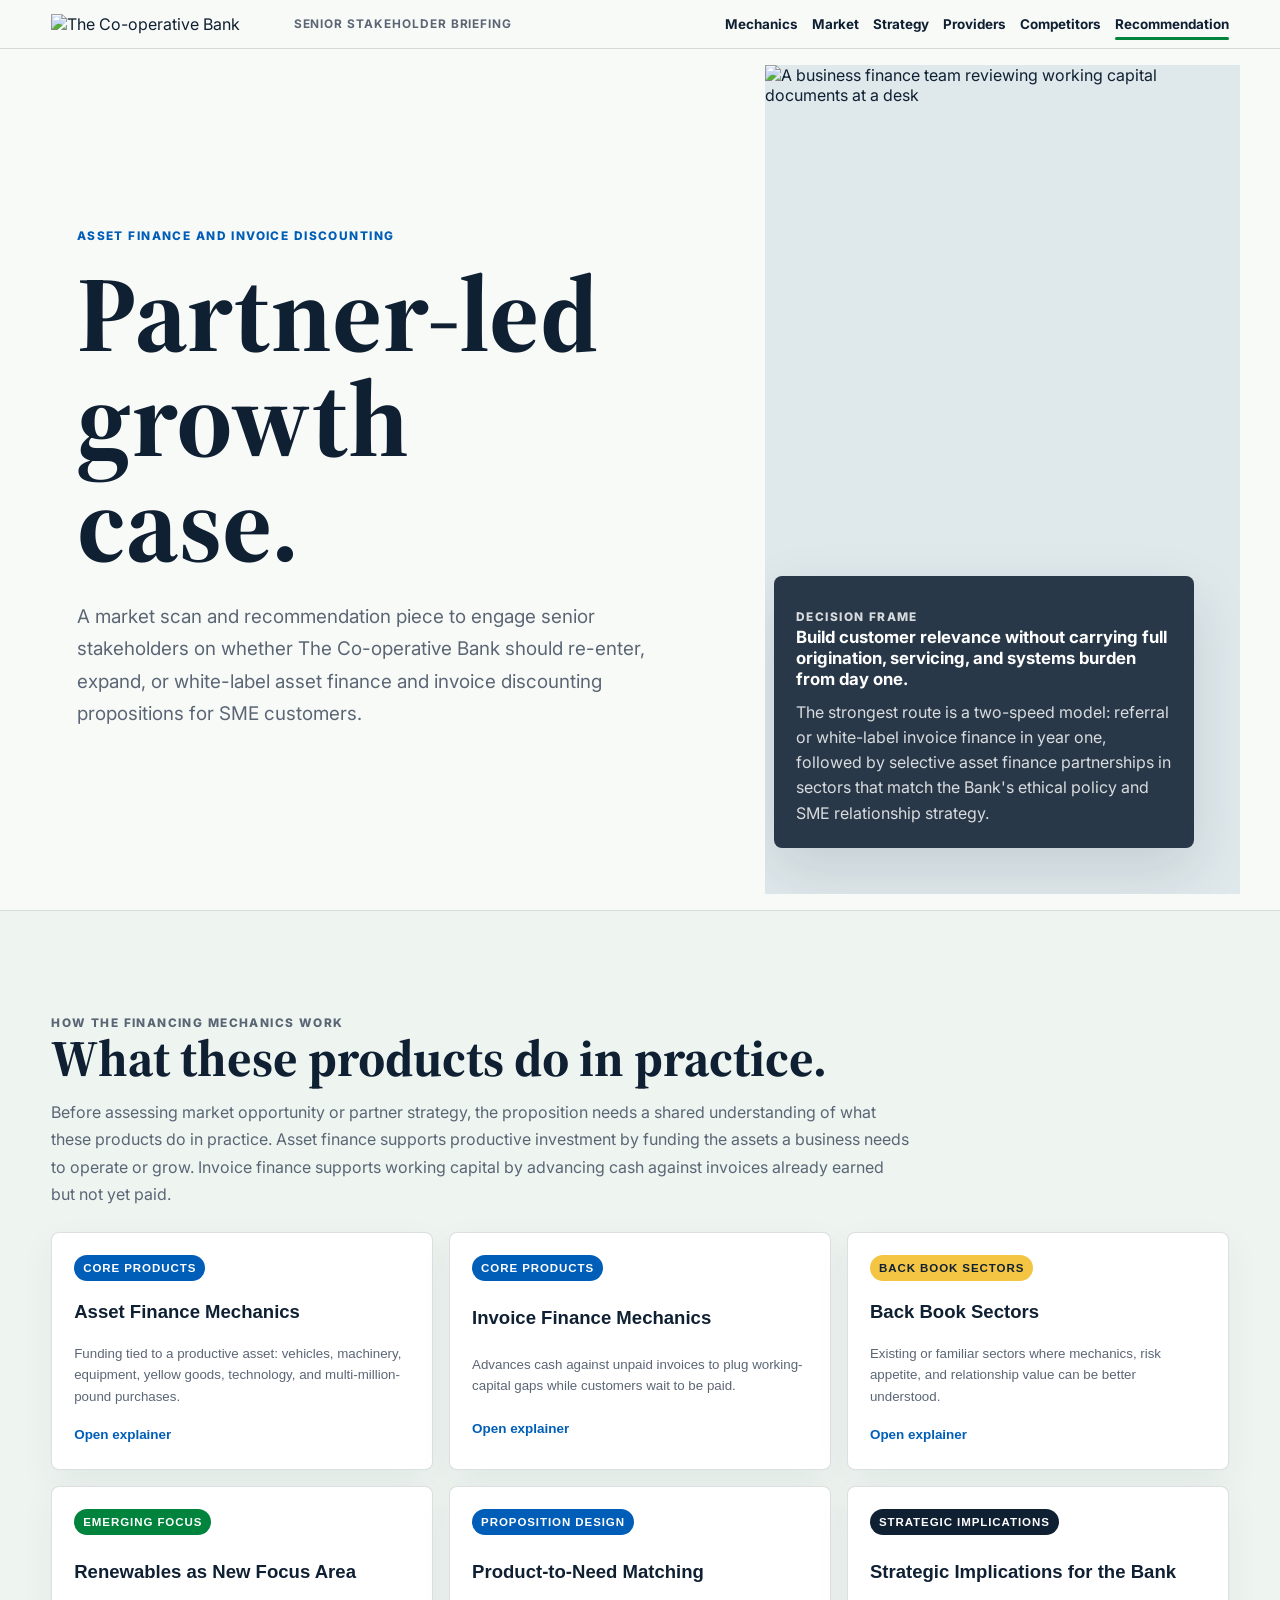
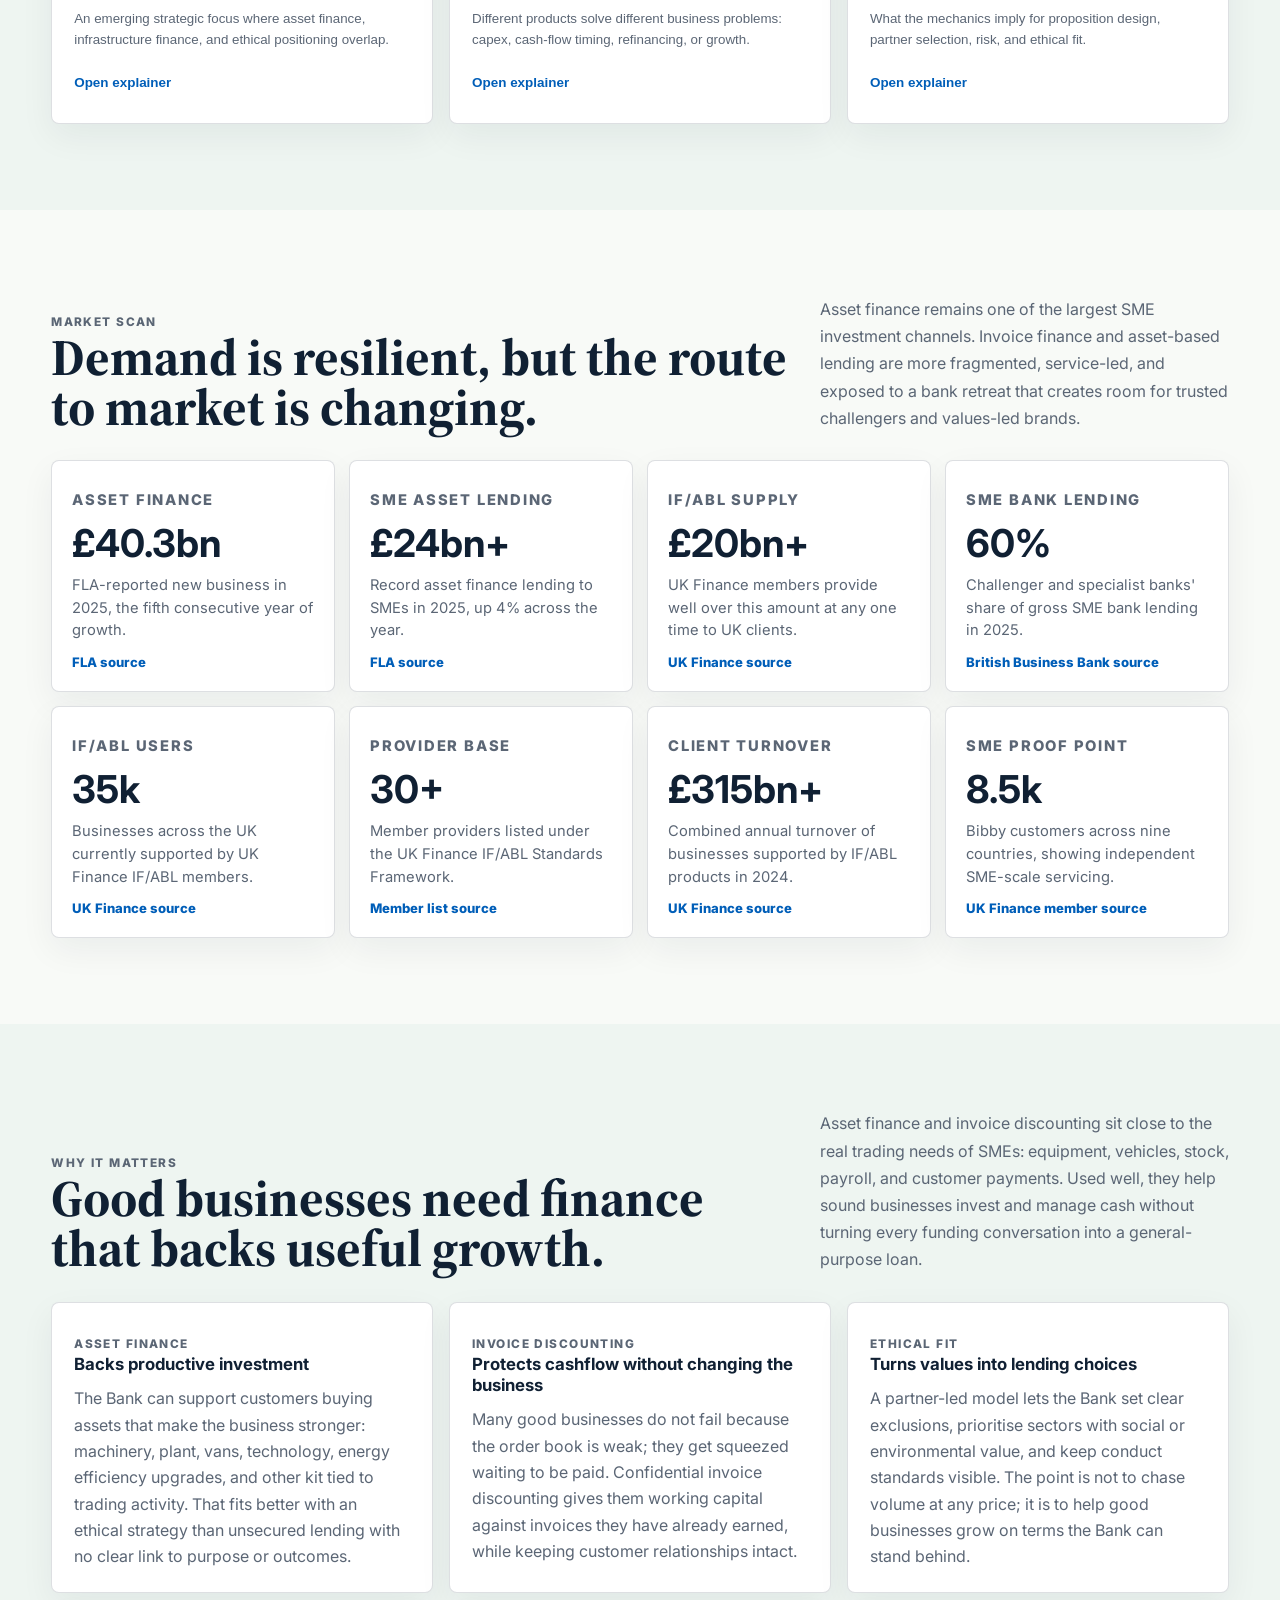
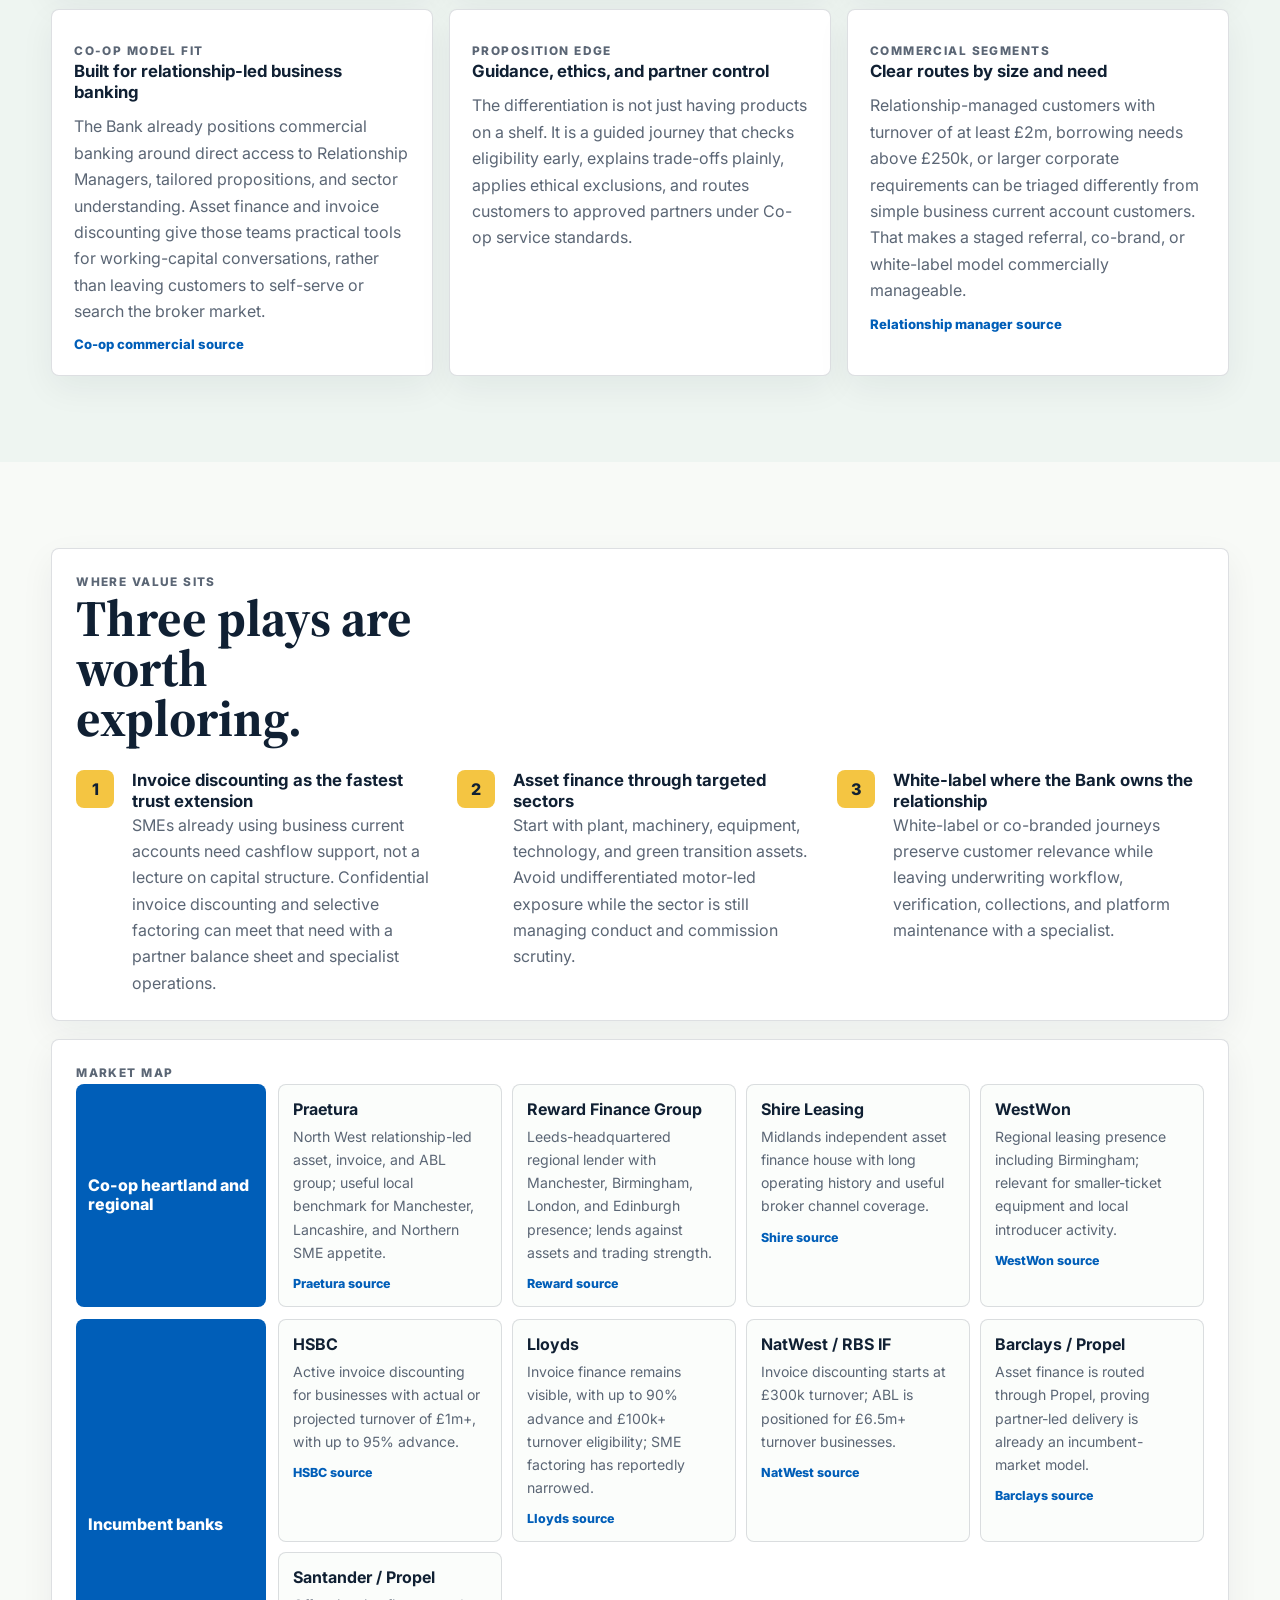
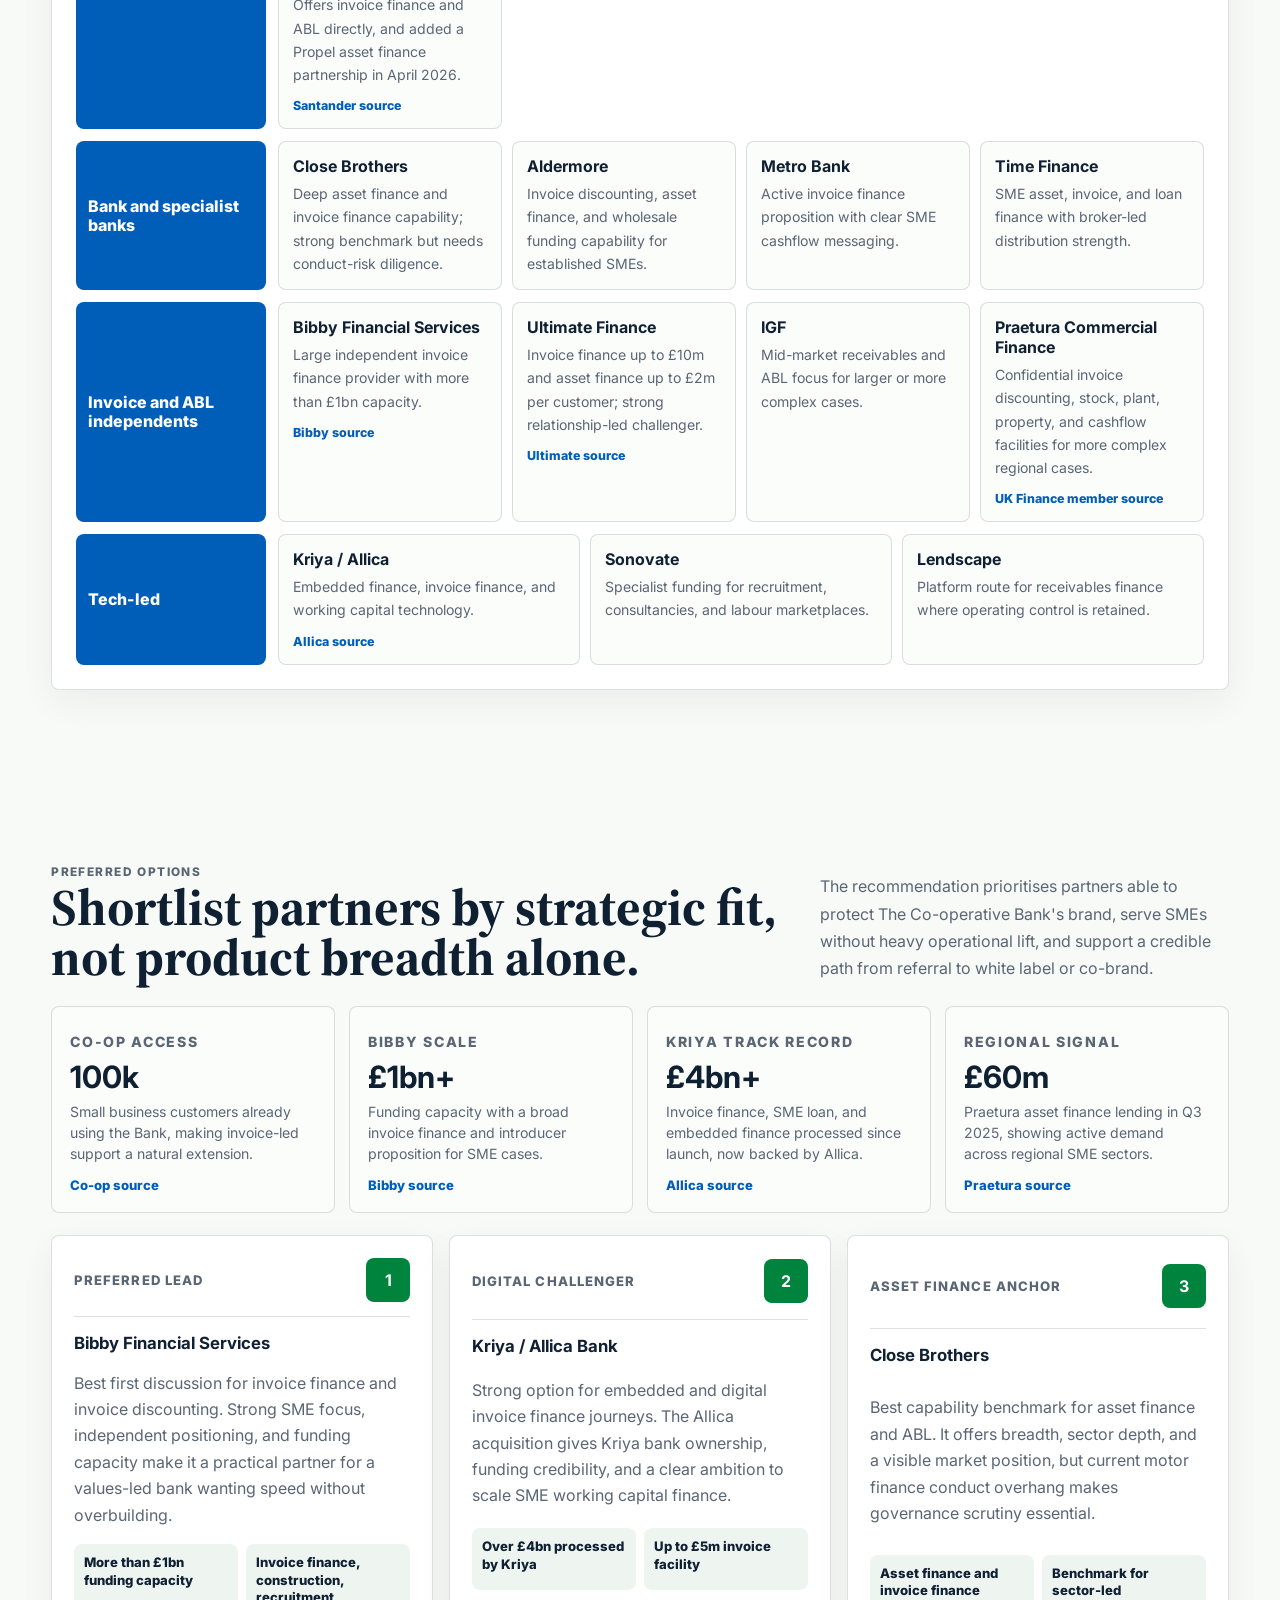
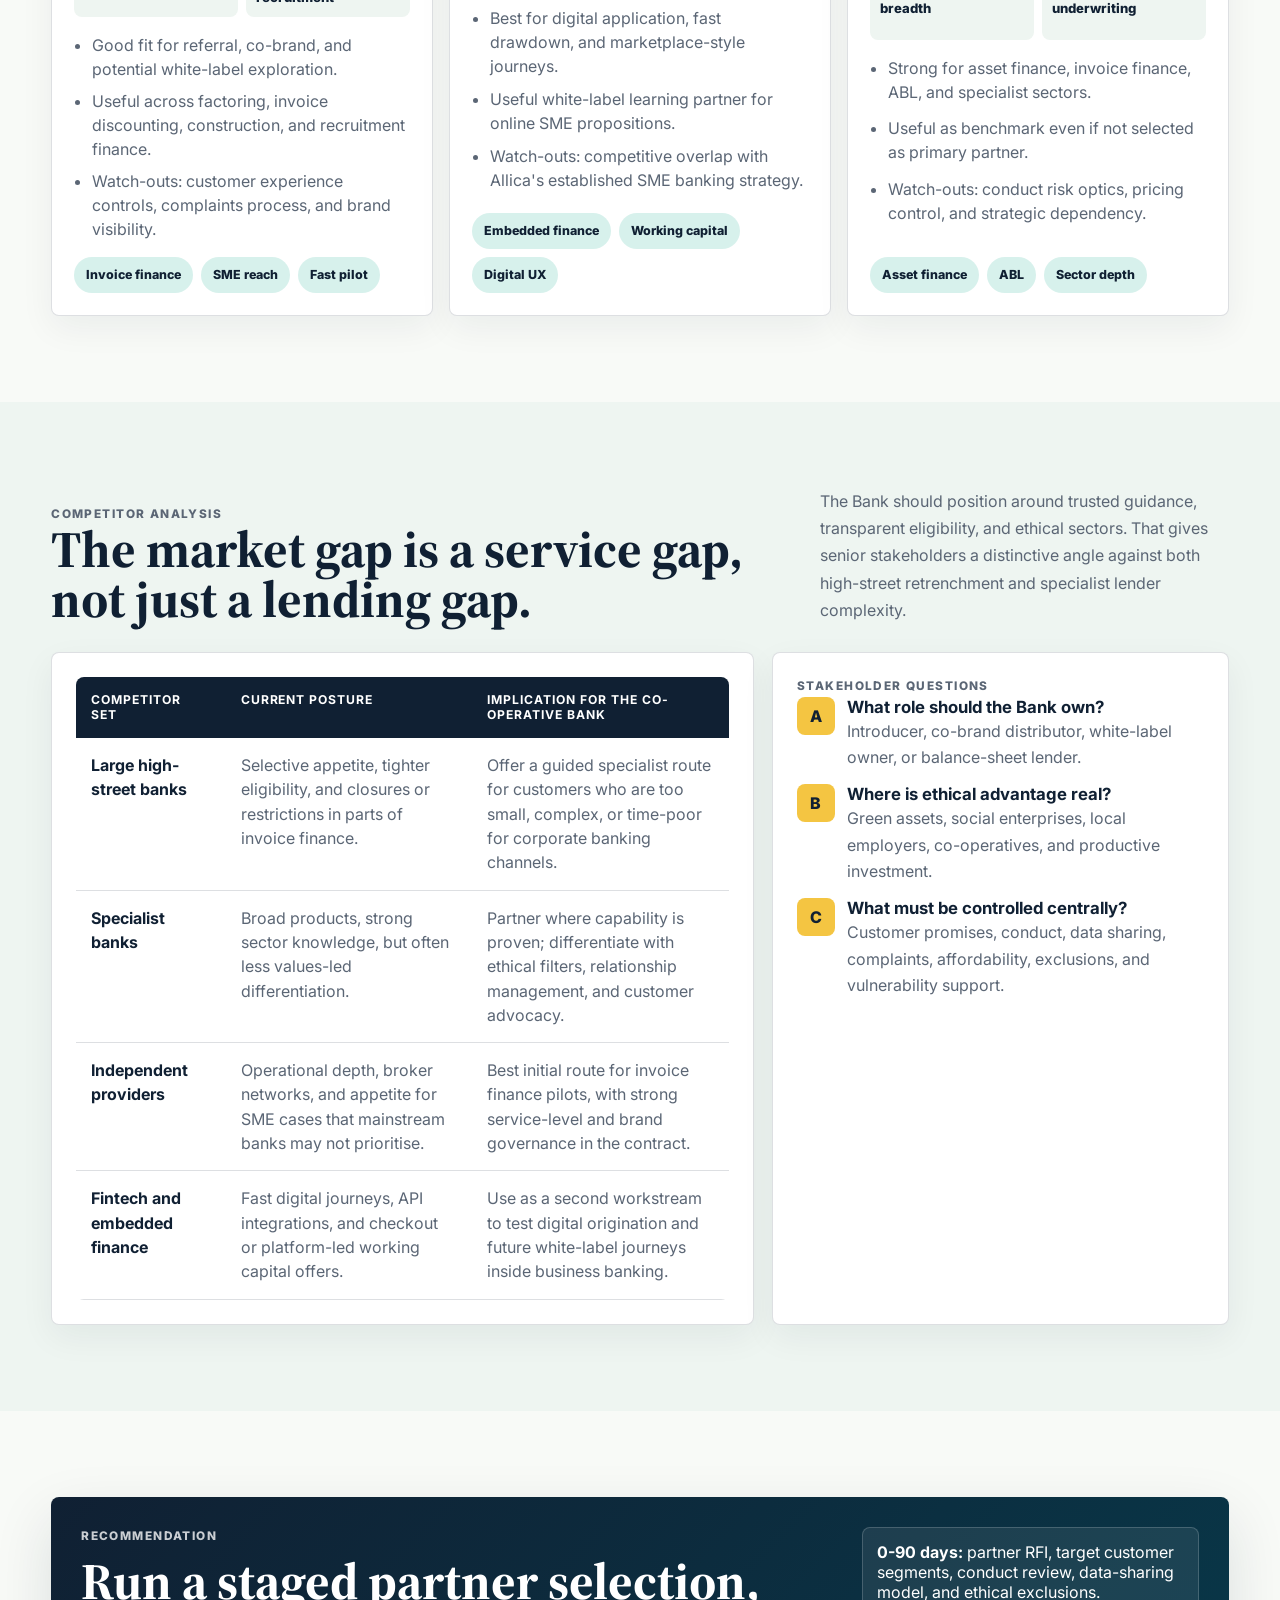
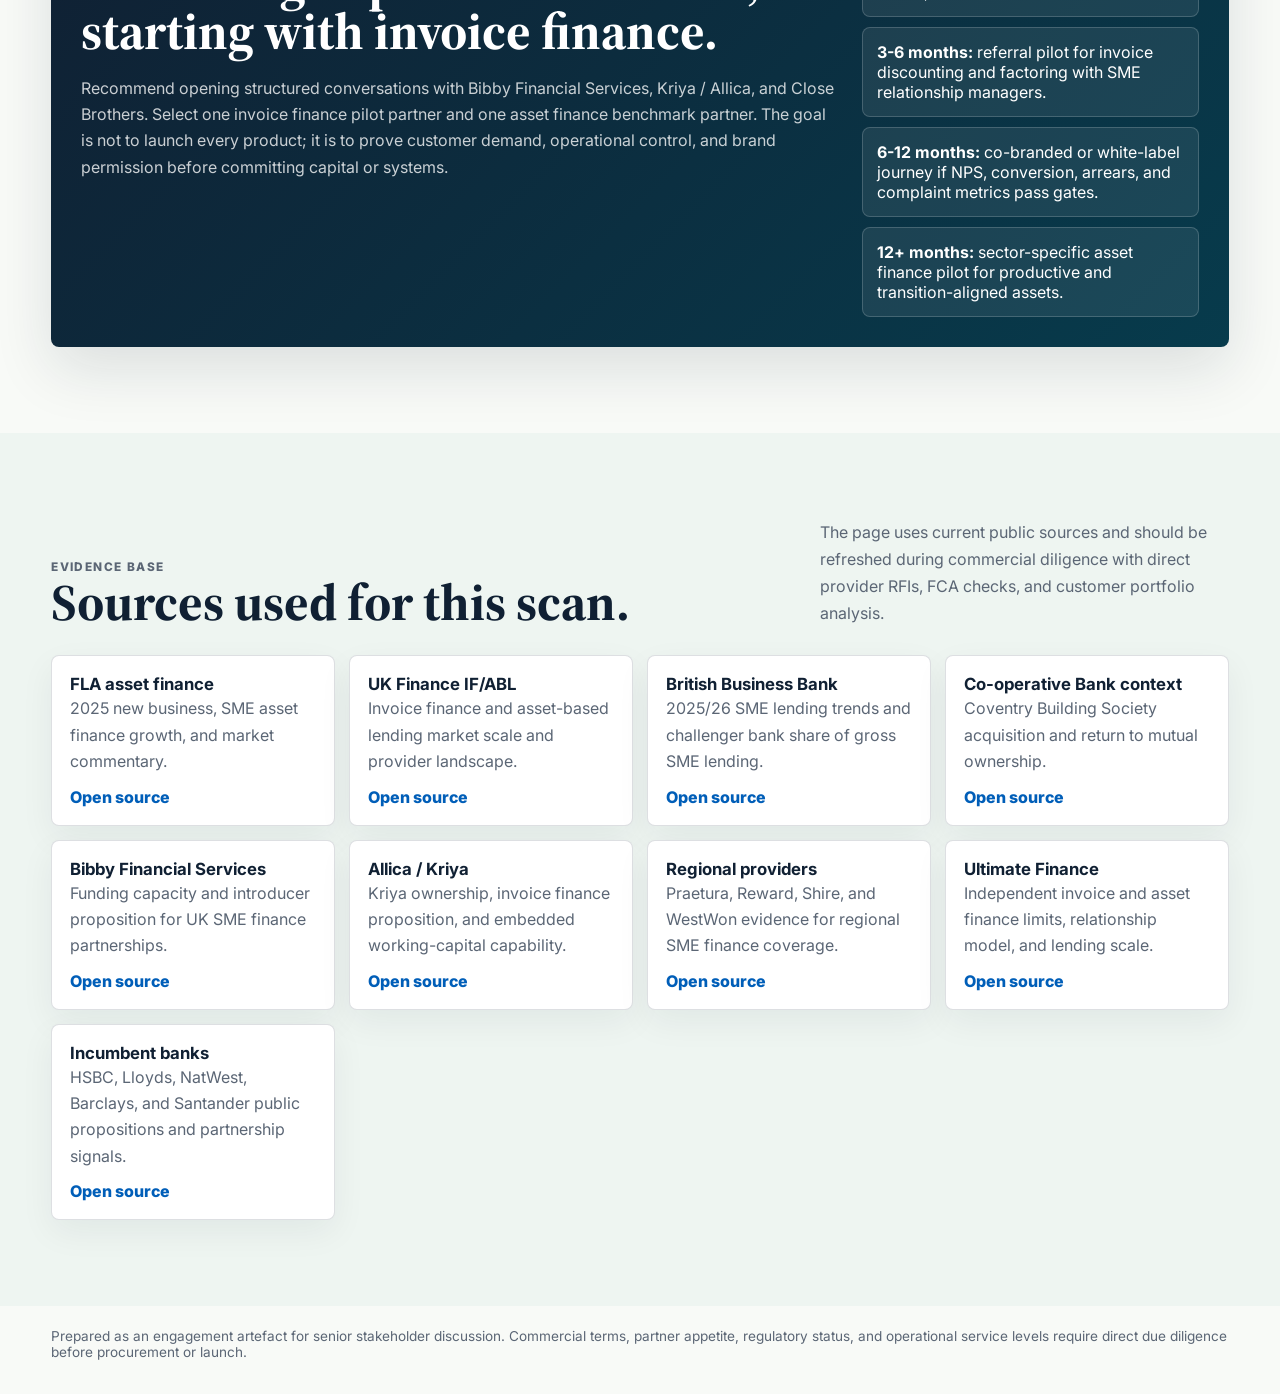
==== index.html @ 3375d785 "Add files via upload" ====
<!DOCTYPE html>
<html lang="en-GB">
  <head>
    <meta charset="UTF-8" />
    <meta name="viewport" content="width=device-width, initial-scale=1.0" />
    <title>The Co-operative Bank | Asset Finance and Invoice Discounting Market Scan</title>
    <meta
      name="description"
      content="A one-page senior stakeholder briefing on asset finance, invoice discounting, white-label partners, competitor analysis, and recommended provider options for The Co-operative Bank."
    />
    <link rel="preconnect" href="https://fonts.googleapis.com" />
    <link rel="preconnect" href="https://fonts.gstatic.com" crossorigin />
    <link
      href="https://fonts.googleapis.com/css2?family=Inter:wght@400;500;600;700;800&amp;family=Source+Serif+4:opsz,wght@8..60,600;8..60,700&amp;display=swap"
      rel="stylesheet"
    />
    <style>
      :root {
        --ink: #102033;
        --muted: #5b6675;
        --line: rgba(16, 32, 51, 0.14);
        --paper: #f8faf7;
        --white: #ffffff;
        --coop-blue: #005eb8;
        --coop-green: #00843d;
        --aqua: #d7f1ec;
        --gold: #f4c542;
        --rose: #f7d8d0;
        --shadow: 0 22px 60px rgba(16, 32, 51, 0.12);
      }

      * {
        box-sizing: border-box;
      }

      section,
      article,
      div,
      nav,
      ul,
      li {
        min-width: 0;
      }

      html {
        scroll-behavior: smooth;
      }

      body {
        margin: 0;
        color: var(--ink);
        font-family: Inter, "Segoe UI", sans-serif;
        background: var(--paper);
      }

      img {
        display: block;
        max-width: 100%;
      }

      a {
        color: inherit;
      }

      a[target="_blank"] {
        cursor: alias;
      }

      .page {
        min-height: 100vh;
      }

      .scroll-progress {
        position: fixed;
        top: 0;
        left: 0;
        z-index: 30;
        width: 100%;
        height: 4px;
        pointer-events: none;
      }

      .scroll-progress span {
        display: block;
        width: 0%;
        height: 100%;
        background: linear-gradient(90deg, var(--coop-blue), var(--coop-green), var(--gold));
        transform-origin: left center;
        transition: width 120ms linear;
      }

      .nav {
        position: sticky;
        top: 0;
        z-index: 10;
        display: flex;
        align-items: center;
        justify-content: space-between;
        gap: 18px;
        padding: 14px clamp(18px, 4vw, 54px);
        border-bottom: 1px solid var(--line);
        background: rgba(248, 250, 247, 0.9);
        backdrop-filter: blur(18px);
      }

      .brand {
        display: flex;
        align-items: center;
        gap: 12px;
        text-decoration: none;
      }

      .brand-logo {
        width: clamp(190px, 18vw, 247px);
        height: auto;
      }

      .brand-copy strong {
        display: block;
        font-size: 0.92rem;
      }

      .brand-copy span {
        display: block;
        color: var(--muted);
        font-size: 0.74rem;
        font-weight: 700;
        letter-spacing: 0.08em;
        text-transform: uppercase;
      }

      .nav-links {
        display: flex;
        flex-wrap: wrap;
        justify-content: flex-end;
        gap: 14px;
        font-size: 0.84rem;
        font-weight: 700;
      }

      .nav-links a {
        position: relative;
        text-decoration: none;
      }

      .nav-links a::after {
        position: absolute;
        right: 0;
        bottom: -8px;
        left: 0;
        height: 3px;
        border-radius: 999px;
        background: var(--coop-green);
        content: "";
        opacity: 0;
        transform: scaleX(0.4);
        transition: opacity 180ms ease, transform 180ms ease;
      }

      .nav-links a.is-active::after {
        opacity: 1;
        transform: scaleX(1);
      }

      .hero {
        display: grid;
        grid-template-columns: minmax(0, 1.02fr) minmax(320px, 0.78fr);
        min-height: calc(100vh - 71px);
        border-bottom: 1px solid var(--line);
      }

      .hero-copy {
        display: flex;
        flex-direction: column;
        justify-content: center;
        padding: clamp(34px, 6vw, 80px);
      }

      .kicker,
      .label,
      .metric-label {
        color: var(--coop-blue);
        font-size: 0.74rem;
        font-weight: 800;
        letter-spacing: 0.12em;
        text-transform: uppercase;
      }

      h1,
      h2,
      h3 {
        margin: 0;
      }

      h1,
      h2 {
        font-family: "Source Serif 4", Georgia, serif;
        line-height: 0.98;
        letter-spacing: 0;
        overflow-wrap: anywhere;
      }

      h1 {
        max-width: 12ch;
        margin-top: 18px;
        font-size: clamp(3.4rem, 8.4vw, 7.8rem);
      }

      h2 {
        font-size: clamp(2rem, 4vw, 4rem);
      }

      h3 {
        font-size: 1.05rem;
        line-height: 1.25;
      }

      p {
        margin: 0;
      }

      .lead {
        max-width: 65ch;
        margin-top: 24px;
        color: var(--muted);
        font-size: clamp(1.02rem, 1.5vw, 1.18rem);
        line-height: 1.72;
      }

      .hero-actions {
        display: flex;
        flex-wrap: wrap;
        gap: 12px;
        margin-top: 30px;
      }

      .button {
        display: inline-flex;
        align-items: center;
        justify-content: center;
        min-height: 44px;
        padding: 0 18px;
        border: 1px solid var(--line);
        border-radius: 8px;
        font-weight: 800;
        text-decoration: none;
      }

      .button.primary {
        color: var(--white);
        border-color: var(--coop-blue);
        background: var(--coop-blue);
      }

      .hero-visual {
        position: relative;
        min-height: 520px;
        overflow: hidden;
        background: #dfe8eb;
      }

      .hero-visual img {
        width: 100%;
        height: 100%;
        min-height: calc(100vh - 71px);
        object-fit: cover;
      }

      .decision-card {
        position: absolute;
        right: clamp(18px, 4vw, 46px);
        bottom: clamp(18px, 4vw, 46px);
        width: min(420px, calc(100% - 36px));
        padding: 22px;
        border-radius: 8px;
        color: var(--white);
        background: rgba(16, 32, 51, 0.88);
        box-shadow: var(--shadow);
      }

      .decision-card p {
        margin-top: 10px;
        color: rgba(255, 255, 255, 0.82);
        line-height: 1.58;
      }

      .section {
        padding: clamp(46px, 7vw, 86px) clamp(18px, 4vw, 54px);
      }

      .section-head {
        display: grid;
        grid-template-columns: minmax(0, 0.76fr) minmax(280px, 0.42fr);
        gap: 28px;
        align-items: end;
        max-width: 1180px;
        margin: 0 auto 28px;
      }

      .section-head p {
        color: var(--muted);
        line-height: 1.7;
      }

      .metrics {
        display: grid;
        grid-template-columns: repeat(4, minmax(0, 1fr));
        gap: 14px;
        max-width: 1180px;
        margin: 0 auto;
      }

      .market-depth {
        display: grid;
        grid-template-columns: repeat(4, minmax(0, 1fr));
        gap: 14px;
        max-width: 1180px;
        margin: 14px auto 0;
      }

      .metric,
      .panel,
      .provider,
      .source {
        border: 1px solid var(--line);
        border-radius: 8px;
        background: var(--white);
        box-shadow: 0 12px 34px rgba(16, 32, 51, 0.06);
      }

      .metric {
        padding: 20px;
      }

      .metric strong {
        display: block;
        margin-top: 8px;
        font-size: clamp(1.8rem, 3vw, 3.1rem);
        letter-spacing: 0;
      }

      .metric p {
        margin-top: 8px;
        color: var(--muted);
        font-size: 0.92rem;
        line-height: 1.55;
      }

      .metric-source {
        display: inline-flex;
        margin-top: 12px;
        color: var(--coop-blue);
        font-size: 0.82rem;
        font-weight: 800;
        text-decoration: none;
      }

      .mechanics-intro {
        max-width: 1180px;
        margin: 0 auto 24px;
      }

      .mechanics-intro p {
        max-width: 86ch;
        margin-top: 16px;
        color: var(--muted);
        line-height: 1.7;
      }

      .mechanics-grid {
        display: grid;
        grid-template-columns: repeat(3, minmax(0, 1fr));
        gap: 16px;
        max-width: 1180px;
        margin: 0 auto;
      }

      .mechanic-card {
        display: grid;
        gap: 14px;
        min-height: 238px;
        padding: 22px;
        border: 1px solid var(--line);
        border-radius: 8px;
        color: var(--ink);
        text-align: left;
        background: var(--white);
        box-shadow: 0 12px 34px rgba(16, 32, 51, 0.06);
        cursor: pointer;
        transition: border-color 180ms ease, box-shadow 180ms ease, transform 180ms ease;
      }

      .mechanic-card:hover,
      .mechanic-card:focus-visible {
        border-color: rgba(0, 94, 184, 0.42);
        box-shadow: 0 18px 44px rgba(16, 32, 51, 0.12);
        transform: translateY(-3px);
      }

      .mechanic-card:focus-visible {
        outline: 3px solid rgba(0, 94, 184, 0.24);
        outline-offset: 3px;
      }

      .mechanic-card h3 {
        font-size: 1.16rem;
      }

      .mechanic-card p {
        color: var(--muted);
        line-height: 1.62;
      }

      .mechanic-card .tag-row {
        margin-top: auto;
      }

      .category-label {
        justify-self: start;
        padding: 7px 9px;
        border-radius: 999px;
        color: var(--ink);
        font-size: 0.72rem;
        font-weight: 800;
        letter-spacing: 0.08em;
        text-transform: uppercase;
        background: var(--aqua);
      }

      .mechanic-card.core .category-label {
        color: var(--white);
        background: var(--coop-blue);
      }

      .mechanic-card.back-book .category-label {
        background: var(--gold);
      }

      .mechanic-card.emerging .category-label {
        color: var(--white);
        background: var(--coop-green);
      }

      .mechanic-card.strategy .category-label {
        color: var(--white);
        background: var(--ink);
      }

      .mechanic-arrow {
        color: var(--coop-blue);
        font-size: 0.84rem;
        font-weight: 800;
      }

      body.modal-open {
        overflow: hidden;
      }

      .mechanics-modal {
        position: fixed;
        inset: 0;
        z-index: 40;
        display: grid;
        place-items: center;
        padding: clamp(16px, 3vw, 40px);
        background: rgba(16, 32, 51, 0.58);
        backdrop-filter: blur(10px);
      }

      .mechanics-modal[hidden] {
        display: none;
      }

      .modal-panel {
        position: relative;
        width: min(980px, 100%);
        max-height: min(820px, calc(100vh - 40px));
        overflow: auto;
        border: 1px solid rgba(255, 255, 255, 0.28);
        border-radius: 8px;
        background: var(--white);
        box-shadow: 0 26px 80px rgba(16, 32, 51, 0.28);
      }

      .modal-head {
        display: grid;
        grid-template-columns: 1fr auto;
        gap: 18px;
        align-items: start;
        padding: clamp(22px, 4vw, 34px);
        border-bottom: 1px solid var(--line);
        background: #fbfdfb;
      }

      .modal-head h2 {
        margin-top: 10px;
        font-size: clamp(2rem, 4vw, 3.4rem);
      }

      .modal-definition {
        max-width: 74ch;
        margin-top: 14px;
        color: var(--muted);
        line-height: 1.65;
      }

      .modal-close {
        display: grid;
        place-items: center;
        width: 42px;
        height: 42px;
        border: 1px solid var(--line);
        border-radius: 8px;
        color: var(--ink);
        font-size: 1.4rem;
        line-height: 1;
        background: var(--white);
        cursor: pointer;
      }

      .modal-close:focus-visible {
        outline: 3px solid rgba(0, 94, 184, 0.24);
        outline-offset: 3px;
      }

      .modal-body {
        display: grid;
        grid-template-columns: repeat(3, minmax(0, 1fr));
        gap: 16px;
        padding: clamp(22px, 4vw, 34px);
      }

      .modal-block {
        padding: 18px;
        border: 1px solid var(--line);
        border-radius: 8px;
        background: #fbfdfb;
      }

      .modal-block h3 {
        margin-bottom: 12px;
      }

      .modal-block ul {
        display: grid;
        gap: 9px;
        margin: 0;
        padding-left: 18px;
        color: var(--muted);
        line-height: 1.5;
      }

      .modal-block.wide {
        grid-column: 1 / -1;
      }

      .modal-table {
        width: 100%;
        border-collapse: collapse;
        overflow: hidden;
        border-radius: 8px;
        background: var(--white);
      }

      .modal-table th {
        background: var(--ink);
      }

      .modal-table td,
      .modal-table th {
        padding: 13px;
      }

      .modal-note {
        grid-column: 1 / -1;
        padding: 18px;
        border-left: 4px solid var(--coop-green);
        border-radius: 8px;
        color: var(--muted);
        line-height: 1.6;
        background: #eef5f1;
      }

      .band {
        background: #eef5f1;
      }

      .grid-two {
        display: grid;
        grid-template-columns: minmax(0, 0.8fr) minmax(320px, 0.52fr);
        gap: 18px;
        max-width: 1180px;
        margin: 0 auto;
      }

      .value-layout {
        display: grid;
        gap: 18px;
        max-width: 1180px;
        margin: 0 auto;
      }

      .panel {
        padding: 24px;
      }

      .panel p,
      .provider p,
      .source p,
      .recommendation p {
        color: var(--muted);
        line-height: 1.65;
      }

      .value-panel h2 {
        max-width: 13ch;
      }

      .value-panel .signal-list {
        grid-template-columns: repeat(3, minmax(0, 1fr));
        margin-top: 24px;
      }

      .value-panel .signal-list li {
        grid-template-columns: 44px 1fr;
        padding-top: 2px;
      }

      .signal-list,
      .source-list {
        display: grid;
        gap: 14px;
        margin: 0;
        padding: 0;
        list-style: none;
      }

      .signal-list li {
        display: grid;
        grid-template-columns: 38px 1fr;
        gap: 12px;
        align-items: start;
      }

      .signal-list span {
        display: grid;
        place-items: center;
        width: 38px;
        height: 38px;
        border-radius: 8px;
        color: var(--ink);
        font-weight: 800;
        background: var(--gold);
      }

      .map {
        display: grid;
        gap: 12px;
      }

      .map-row {
        display: grid;
        grid-template-columns: 190px 1fr;
        gap: 12px;
        align-items: stretch;
      }

      .map-label {
        display: flex;
        align-items: center;
        padding: 12px;
        border-radius: 8px;
        color: var(--white);
        font-weight: 800;
        line-height: 1.2;
        background: var(--coop-blue);
      }

      .map-items {
        display: grid;
        grid-template-columns: repeat(auto-fit, minmax(180px, 1fr));
        gap: 10px;
      }

      .map-item {
        min-height: 98px;
        padding: 14px;
        border: 1px solid var(--line);
        border-radius: 8px;
        background: #fbfdfb;
      }

      .map-item strong {
        display: block;
        margin-bottom: 6px;
      }

      .map-item p {
        font-size: 0.88rem;
      }

      .map-item .metric-source {
        font-size: 0.78rem;
      }

      .provider-stats {
        display: grid;
        grid-template-columns: repeat(4, minmax(0, 1fr));
        gap: 14px;
        max-width: 1180px;
        margin: -4px auto 22px;
      }

      .provider-stat {
        padding: 18px;
        border: 1px solid var(--line);
        border-radius: 8px;
        background: #fbfdfb;
      }

      .provider-stat strong {
        display: block;
        margin-top: 6px;
        font-size: clamp(1.45rem, 2.4vw, 2.4rem);
      }

      .provider-stat p {
        margin-top: 6px;
        color: var(--muted);
        font-size: 0.88rem;
        line-height: 1.5;
      }

      .provider-grid {
        display: grid;
        grid-template-columns: repeat(3, minmax(0, 1fr));
        gap: 16px;
        max-width: 1180px;
        margin: 0 auto;
      }

      .provider {
        display: grid;
        gap: 16px;
        padding: 22px;
      }

      .provider-facts {
        display: grid;
        grid-template-columns: repeat(2, minmax(0, 1fr));
        gap: 8px;
      }

      .provider-facts span {
        min-height: 58px;
        padding: 10px;
        border-radius: 8px;
        color: var(--ink);
        font-size: 0.82rem;
        font-weight: 800;
        line-height: 1.35;
        background: #eef5f1;
      }

      .score {
        display: flex;
        align-items: center;
        justify-content: space-between;
        gap: 12px;
        padding-bottom: 14px;
        border-bottom: 1px solid var(--line);
      }

      .score span {
        color: var(--muted);
        font-size: 0.82rem;
        font-weight: 800;
        letter-spacing: 0.08em;
        text-transform: uppercase;
      }

      .score strong {
        display: grid;
        place-items: center;
        width: 44px;
        height: 44px;
        border-radius: 8px;
        color: var(--white);
        background: var(--coop-green);
      }

      .provider ul {
        display: grid;
        gap: 8px;
        margin: 0;
        padding-left: 18px;
        color: var(--muted);
        line-height: 1.5;
      }

      .tag-row {
        display: flex;
        flex-wrap: wrap;
        align-self: end;
        gap: 8px;
        margin-top: auto;
      }

      .tag {
        display: inline-flex;
        align-items: center;
        justify-content: center;
        min-height: 36px;
        padding: 8px 12px;
        border-radius: 999px;
        color: var(--ink);
        font-size: 0.78rem;
        font-weight: 800;
        line-height: 1.1;
        white-space: nowrap;
        background: var(--aqua);
      }

      .comparison {
        width: 100%;
        border-collapse: collapse;
        overflow: hidden;
        border-radius: 8px;
        background: var(--white);
      }

      th,
      td {
        padding: 15px;
        border-bottom: 1px solid var(--line);
        text-align: left;
        vertical-align: top;
      }

      th {
        color: var(--white);
        font-size: 0.76rem;
        letter-spacing: 0.08em;
        text-transform: uppercase;
        background: var(--ink);
      }

      td {
        color: var(--muted);
        line-height: 1.52;
      }

      td strong {
        color: var(--ink);
      }

      .recommendation {
        display: grid;
        grid-template-columns: minmax(0, 0.9fr) minmax(260px, 0.4fr);
        gap: 22px;
        max-width: 1180px;
        margin: 0 auto;
        padding: 30px;
        border-radius: 8px;
        color: var(--white);
        background: linear-gradient(135deg, var(--ink), #073b4c);
        box-shadow: var(--shadow);
      }

      .recommendation p,
      .recommendation .label {
        color: rgba(255, 255, 255, 0.78);
      }

      .recommendation h2 {
        margin-top: 10px;
      }

      .phase-list {
        display: grid;
        gap: 10px;
        margin: 0;
        padding: 0;
        list-style: none;
      }

      .phase-list li {
        padding: 14px;
        border: 1px solid rgba(255, 255, 255, 0.18);
        border-radius: 8px;
        background: rgba(255, 255, 255, 0.08);
      }

      .source-grid {
        display: grid;
        grid-template-columns: repeat(4, minmax(0, 1fr));
        gap: 14px;
        max-width: 1180px;
        margin: 0 auto;
      }

      .source {
        padding: 18px;
      }

      .source a {
        display: inline-flex;
        margin-top: 12px;
        color: var(--coop-blue);
        font-weight: 800;
        text-decoration: none;
      }

      .strategy-grid {
        display: grid;
        grid-template-columns: repeat(3, minmax(0, 1fr));
        gap: 16px;
        max-width: 1180px;
        margin: 0 auto;
      }

      .strategy-card {
        border: 1px solid var(--line);
        border-radius: 8px;
        padding: 22px;
        background: var(--white);
        box-shadow: 0 12px 34px rgba(16, 32, 51, 0.06);
      }

      .strategy-card p {
        margin-top: 10px;
        color: var(--muted);
        line-height: 1.65;
      }

      .reveal-on-scroll {
        opacity: 0;
        transform: translateY(22px);
        transition: opacity 520ms ease, transform 520ms ease;
      }

      .reveal-on-scroll.is-visible {
        opacity: 1;
        transform: translateY(0);
      }

      footer {
        padding: 22px clamp(18px, 4vw, 54px) 34px;
        color: var(--muted);
        font-size: 0.85rem;
      }

      @media (max-width: 980px) {
        .hero,
        .section-head,
        .grid-two,
        .recommendation {
          grid-template-columns: 1fr;
        }

        .hero {
          min-height: auto;
        }

        .hero-visual,
        .hero-visual img {
          min-height: 470px;
        }

        .metrics,
        .market-depth,
        .mechanics-grid,
        .provider-grid,
        .provider-stats,
        .source-grid,
        .strategy-grid {
          grid-template-columns: repeat(2, minmax(0, 1fr));
        }

        .modal-body {
          grid-template-columns: 1fr;
        }

        .value-panel .signal-list {
          grid-template-columns: 1fr;
        }

        .map-row {
          grid-template-columns: 1fr;
        }
      }

      @media (max-width: 700px) {
        .nav {
          align-items: flex-start;
          flex-direction: column;
        }

        .nav-links {
          justify-content: flex-start;
        }

        .metrics,
        .market-depth,
        .mechanics-grid,
        .provider-grid,
        .provider-stats,
        .source-grid,
        .strategy-grid,
        .map-items {
          grid-template-columns: 1fr;
        }

        .brand {
          align-items: flex-start;
          flex-direction: column;
        }

        .brand-logo {
          width: min(247px, 78vw);
        }

        .section {
          padding-top: 44px;
          padding-bottom: 44px;
        }

        th,
        td {
          padding: 12px;
          font-size: 0.88rem;
        }

        .mechanic-card {
          min-height: auto;
        }

        .modal-head {
          grid-template-columns: 1fr;
        }

        .modal-close {
          position: absolute;
          top: 16px;
          right: 16px;
        }

        .modal-head h2 {
          padding-right: 48px;
        }
      }

      @media (prefers-reduced-motion: reduce) {
        html {
          scroll-behavior: auto;
        }

        .reveal-on-scroll {
          opacity: 1;
          transform: none;
          transition: none;
        }
      }
    </style>
  </head>
  <body>
    <div class="page">
      <div class="scroll-progress" aria-hidden="true"><span></span></div>
      <header class="nav">
        <a class="brand" href="#top" aria-label="Return to top">
          <img
            class="brand-logo"
            src="https://upload.wikimedia.org/wikipedia/commons/6/6b/The_co-operative_bank_logo.svg"
            alt="The Co-operative Bank"
          />
          <span class="brand-copy">
            <span>Senior stakeholder briefing</span>
          </span>
        </a>
        <nav class="nav-links" aria-label="Page sections">
          <a href="#mechanics">Mechanics</a>
          <a href="#market">Market</a>
          <a href="#strategy">Strategy</a>
          <a href="#providers">Providers</a>
          <a href="#competitors">Competitors</a>
          <a href="#recommendation">Recommendation</a>
        </nav>
      </header>

      <main id="top">
        <section class="hero" aria-label="Briefing introduction">
          <div class="hero-copy">
            <p class="kicker">Asset finance and invoice discounting</p>
            <h1>Partner-led growth case.</h1>
            <p class="lead">
              A market scan and recommendation piece to engage senior stakeholders on whether The
              Co-operative Bank should re-enter, expand, or white-label asset finance and invoice
              discounting propositions for SME customers.
            </p>
          </div>
          <figure class="hero-visual">
            <img
              src="https://images.unsplash.com/photo-1554224155-6726b3ff858f?auto=format&amp;fit=crop&amp;w=1400&amp;q=82"
              alt="A business finance team reviewing working capital documents at a desk"
            />
            <figcaption class="decision-card">
              <p class="label">Decision frame</p>
              <h3>Build customer relevance without carrying full origination, servicing, and systems burden from day one.</h3>
              <p>
                The strongest route is a two-speed model: referral or white-label invoice finance in
                year one, followed by selective asset finance partnerships in sectors that match the
                Bank's ethical policy and SME relationship strategy.
              </p>
            </figcaption>
          </figure>
        </section>

        <section class="section band" id="mechanics">
          <div class="mechanics-intro">
            <p class="kicker">How the financing mechanics work</p>
            <h2>What these products do in practice.</h2>
            <p>
              Before assessing market opportunity or partner strategy, the proposition needs a shared
              understanding of what these products do in practice. Asset finance supports productive
              investment by funding the assets a business needs to operate or grow. Invoice finance
              supports working capital by advancing cash against invoices already earned but not yet paid.
            </p>
          </div>
          <div class="mechanics-grid" aria-label="Financing mechanics explainer cards">
            <button class="mechanic-card core" type="button" data-mechanics-modal="asset-finance">
              <span class="category-label">Core products</span>
              <h3>Asset Finance Mechanics</h3>
              <p>
                Funding tied to a productive asset: vehicles, machinery, equipment, yellow goods,
                technology, and multi-million-pound purchases.
              </p>
              <span class="mechanic-arrow">Open explainer</span>
            </button>
            <button class="mechanic-card core" type="button" data-mechanics-modal="invoice-finance">
              <span class="category-label">Core products</span>
              <h3>Invoice Finance Mechanics</h3>
              <p>
                Advances cash against unpaid invoices to plug working-capital gaps while customers wait
                to be paid.
              </p>
              <span class="mechanic-arrow">Open explainer</span>
            </button>
            <button class="mechanic-card back-book" type="button" data-mechanics-modal="back-book">
              <span class="category-label">Back book sectors</span>
              <h3>Back Book Sectors</h3>
              <p>
                Existing or familiar sectors where mechanics, risk appetite, and relationship value can
                be better understood.
              </p>
              <span class="mechanic-arrow">Open explainer</span>
            </button>
            <button class="mechanic-card emerging" type="button" data-mechanics-modal="renewables">
              <span class="category-label">Emerging focus</span>
              <h3>Renewables as New Focus Area</h3>
              <p>
                An emerging strategic focus where asset finance, infrastructure finance, and ethical
                positioning overlap.
              </p>
              <span class="mechanic-arrow">Open explainer</span>
            </button>
            <button class="mechanic-card core" type="button" data-mechanics-modal="matching">
              <span class="category-label">Proposition design</span>
              <h3>Product-to-Need Matching</h3>
              <p>
                Different products solve different business problems: capex, cash-flow timing,
                refinancing, or growth.
              </p>
              <span class="mechanic-arrow">Open explainer</span>
            </button>
            <button class="mechanic-card strategy" type="button" data-mechanics-modal="implications">
              <span class="category-label">Strategic implications</span>
              <h3>Strategic Implications for the Bank</h3>
              <p>
                What the mechanics imply for proposition design, partner selection, risk, and ethical fit.
              </p>
              <span class="mechanic-arrow">Open explainer</span>
            </button>
          </div>
        </section>

        <section class="section" id="market">
          <div class="section-head">
            <div>
              <p class="kicker">Market scan</p>
              <h2>Demand is resilient, but the route to market is changing.</h2>
            </div>
            <p>
              Asset finance remains one of the largest SME investment channels. Invoice finance and
              asset-based lending are more fragmented, service-led, and exposed to a bank retreat that
              creates room for trusted challengers and values-led brands.
            </p>
          </div>
          <div class="metrics">
            <article class="metric">
              <p class="metric-label">Asset finance</p>
              <strong>£40.3bn</strong>
              <p>FLA-reported new business in 2025, the fifth consecutive year of growth.</p>
              <a class="metric-source" href="https://fla.org.uk/news/asset-finance-new-business-grew-by-1-in-2025/" target="_blank" rel="noopener noreferrer">FLA source</a>
            </article>
            <article class="metric">
              <p class="metric-label">SME asset lending</p>
              <strong>£24bn+</strong>
              <p>Record asset finance lending to SMEs in 2025, up 4% across the year.</p>
              <a class="metric-source" href="https://fla.org.uk/news/asset-finance-new-business-grew-by-1-in-2025/" target="_blank" rel="noopener noreferrer">FLA source</a>
            </article>
            <article class="metric">
              <p class="metric-label">IF/ABL supply</p>
              <strong>£20bn+</strong>
              <p>UK Finance members provide well over this amount at any one time to UK clients.</p>
              <a class="metric-source" href="https://www.ukfinance.org.uk/our-expertise/commercial-finance/invoice-finance-and-asset-based-lending" target="_blank" rel="noopener noreferrer">UK Finance source</a>
            </article>
            <article class="metric">
              <p class="metric-label">SME bank lending</p>
              <strong>60%</strong>
              <p>Challenger and specialist banks' share of gross SME bank lending in 2025.</p>
              <a class="metric-source" href="https://www.british-business-bank.co.uk/news-and-events/news/smaller-business-lending-markets-showing-signs-improvement-finds-latest-british-business-bank" target="_blank" rel="noopener noreferrer">British Business Bank source</a>
            </article>
          </div>
          <div class="market-depth" aria-label="Invoice finance and asset-based lending market depth">
            <article class="metric">
              <p class="metric-label">IF/ABL users</p>
              <strong>35k</strong>
              <p>Businesses across the UK currently supported by UK Finance IF/ABL members.</p>
              <a class="metric-source" href="https://www.ukfinance.org.uk/our-expertise/invoice-finance-asset-based-lending?page=1" target="_blank" rel="noopener noreferrer">UK Finance source</a>
            </article>
            <article class="metric">
              <p class="metric-label">Provider base</p>
              <strong>30+</strong>
              <p>Member providers listed under the UK Finance IF/ABL Standards Framework.</p>
              <a class="metric-source" href="https://www.ukfinance.org.uk/invoice-finance-and-asset-based-lending-standards-framework" target="_blank" rel="noopener noreferrer">Member list source</a>
            </article>
            <article class="metric">
              <p class="metric-label">Client turnover</p>
              <strong>£315bn+</strong>
              <p>Combined annual turnover of businesses supported by IF/ABL products in 2024.</p>
              <a class="metric-source" href="https://www.ukfinance.org.uk/our-expertise/commercial-finance/invoice-finance-and-asset-based-lending" target="_blank" rel="noopener noreferrer">UK Finance source</a>
            </article>
            <article class="metric">
              <p class="metric-label">SME proof point</p>
              <strong>8.5k</strong>
              <p>Bibby customers across nine countries, showing independent SME-scale servicing.</p>
              <a class="metric-source" href="https://www.ukfinance.org.uk/invoice-finance-and-asset-based-lending-standards-framework" target="_blank" rel="noopener noreferrer">UK Finance member source</a>
            </article>
          </div>
        </section>

        <section class="section band" id="strategy">
          <div class="section-head">
            <div>
              <p class="kicker">Why it matters</p>
              <h2>Good businesses need finance that backs useful growth.</h2>
            </div>
            <p>
              Asset finance and invoice discounting sit close to the real trading needs of SMEs:
              equipment, vehicles, stock, payroll, and customer payments. Used well, they help sound
              businesses invest and manage cash without turning every funding conversation into a
              general-purpose loan.
            </p>
          </div>
          <div class="strategy-grid">
            <article class="strategy-card">
              <p class="label">Asset finance</p>
              <h3>Backs productive investment</h3>
              <p>
                The Bank can support customers buying assets that make the business stronger: machinery,
                plant, vans, technology, energy efficiency upgrades, and other kit tied to trading
                activity. That fits better with an ethical strategy than unsecured lending with no clear
                link to purpose or outcomes.
              </p>
            </article>
            <article class="strategy-card">
              <p class="label">Invoice discounting</p>
              <h3>Protects cashflow without changing the business</h3>
              <p>
                Many good businesses do not fail because the order book is weak; they get squeezed
                waiting to be paid. Confidential invoice discounting gives them working capital against
                invoices they have already earned, while keeping customer relationships intact.
              </p>
            </article>
            <article class="strategy-card">
              <p class="label">Ethical fit</p>
              <h3>Turns values into lending choices</h3>
              <p>
                A partner-led model lets the Bank set clear exclusions, prioritise sectors with social or
                environmental value, and keep conduct standards visible. The point is not to chase volume
                at any price; it is to help good businesses grow on terms the Bank can stand behind.
              </p>
            </article>
            <article class="strategy-card">
              <p class="label">Co-op model fit</p>
              <h3>Built for relationship-led business banking</h3>
              <p>
                The Bank already positions commercial banking around direct access to Relationship
                Managers, tailored propositions, and sector understanding. Asset finance and invoice
                discounting give those teams practical tools for working-capital conversations, rather
                than leaving customers to self-serve or search the broker market.
              </p>
              <a class="metric-source" href="https://www.co-operativebank.co.uk/commercial/" target="_blank" rel="noopener noreferrer">Co-op commercial source</a>
            </article>
            <article class="strategy-card">
              <p class="label">Proposition edge</p>
              <h3>Guidance, ethics, and partner control</h3>
              <p>
                The differentiation is not just having products on a shelf. It is a guided journey that
                checks eligibility early, explains trade-offs plainly, applies ethical exclusions, and
                routes customers to approved partners under Co-op service standards.
              </p>
            </article>
            <article class="strategy-card">
              <p class="label">Commercial segments</p>
              <h3>Clear routes by size and need</h3>
              <p>
                Relationship-managed customers with turnover of at least £2m, borrowing needs above
                £250k, or larger corporate requirements can be triaged differently from simple business
                current account customers. That makes a staged referral, co-brand, or white-label model
                commercially manageable.
              </p>
              <a class="metric-source" href="https://www.co-operativebank.co.uk/commercial/commercial-banking-centres/" target="_blank" rel="noopener noreferrer">Relationship manager source</a>
            </article>
          </div>
        </section>

        <section class="section">
          <div class="value-layout">
            <article class="panel value-panel">
              <p class="kicker">Where value sits</p>
              <h2>Three plays are worth exploring.</h2>
              <ul class="signal-list">
                <li>
                  <span>1</span>
                  <div>
                    <h3>Invoice discounting as the fastest trust extension</h3>
                    <p>
                      SMEs already using business current accounts need cashflow support, not a lecture
                      on capital structure. Confidential invoice discounting and selective factoring can
                      meet that need with a partner balance sheet and specialist operations.
                    </p>
                  </div>
                </li>
                <li>
                  <span>2</span>
                  <div>
                    <h3>Asset finance through targeted sectors</h3>
                    <p>
                      Start with plant, machinery, equipment, technology, and green transition assets.
                      Avoid undifferentiated motor-led exposure while the sector is still managing
                      conduct and commission scrutiny.
                    </p>
                  </div>
                </li>
                <li>
                  <span>3</span>
                  <div>
                    <h3>White-label where the Bank owns the relationship</h3>
                    <p>
                      White-label or co-branded journeys preserve customer relevance while leaving
                      underwriting workflow, verification, collections, and platform maintenance with a
                      specialist.
                    </p>
                  </div>
                </li>
              </ul>
            </article>
            <article class="panel">
              <p class="kicker">Market map</p>
              <div class="map" aria-label="Provider market map">
                <div class="map-row">
                  <div class="map-label">Co-op heartland and regional</div>
                  <div class="map-items">
                    <div class="map-item">
                      <strong>Praetura</strong>
                      <p>North West relationship-led asset, invoice, and ABL group; useful local benchmark for Manchester, Lancashire, and Northern SME appetite.</p>
                      <a class="metric-source" href="https://www.praetura.co.uk/" target="_blank" rel="noopener noreferrer">Praetura source</a>
                    </div>
                    <div class="map-item">
                      <strong>Reward Finance Group</strong>
                      <p>Leeds-headquartered regional lender with Manchester, Birmingham, London, and Edinburgh presence; lends against assets and trading strength.</p>
                      <a class="metric-source" href="https://bdaily.co.uk/articles/2023/06/21/reward-finance-group-achieves-landmark-200m-lending-milestone" target="_blank" rel="noopener noreferrer">Reward source</a>
                    </div>
                    <div class="map-item">
                      <strong>Shire Leasing</strong>
                      <p>Midlands independent asset finance house with long operating history and useful broker channel coverage.</p>
                      <a class="metric-source" href="https://www.shireassetfinance.co.uk/about-us/" target="_blank" rel="noopener noreferrer">Shire source</a>
                    </div>
                    <div class="map-item">
                      <strong>WestWon</strong>
                      <p>Regional leasing presence including Birmingham; relevant for smaller-ticket equipment and local introducer activity.</p>
                      <a class="metric-source" href="https://westwon.co.uk/regional-offices/birmingham/" target="_blank" rel="noopener noreferrer">WestWon source</a>
                    </div>
                  </div>
                </div>
                <div class="map-row">
                  <div class="map-label">Incumbent banks</div>
                  <div class="map-items">
                    <div class="map-item">
                      <strong>HSBC</strong>
                      <p>Active invoice discounting for businesses with actual or projected turnover of £1m+, with up to 95% advance.</p>
                      <a class="metric-source" href="https://www.business.hsbc.uk/en-gb/finance-and-borrowing/credit-and-lending/recovery-loan-scheme-invoice-finance-facility" target="_blank" rel="noopener noreferrer">HSBC source</a>
                    </div>
                    <div class="map-item">
                      <strong>Lloyds</strong>
                      <p>Invoice finance remains visible, with up to 90% advance and £100k+ turnover eligibility; SME factoring has reportedly narrowed.</p>
                      <a class="metric-source" href="https://www.lloydsbank.com/business/invoice-finance.html" target="_blank" rel="noopener noreferrer">Lloyds source</a>
                    </div>
                    <div class="map-item">
                      <strong>NatWest / RBS IF</strong>
                      <p>Invoice discounting starts at £300k turnover; ABL is positioned for £6.5m+ turnover businesses.</p>
                      <a class="metric-source" href="https://www.natwest.com/business/loans-and-finance/invoice-finance.html" target="_blank" rel="noopener noreferrer">NatWest source</a>
                    </div>
                    <div class="map-item">
                      <strong>Barclays / Propel</strong>
                      <p>Asset finance is routed through Propel, proving partner-led delivery is already an incumbent-market model.</p>
                      <a class="metric-source" href="https://barclays-partnership.propelfinance.co.uk/" target="_blank" rel="noopener noreferrer">Barclays source</a>
                    </div>
                    <div class="map-item">
                      <strong>Santander / Propel</strong>
                      <p>Offers invoice finance and ABL directly, and added a Propel asset finance partnership in April 2026.</p>
                      <a class="metric-source" href="https://www.santander.co.uk/about-santander/media-centre/press-releases/santander-partners-with-propel-finance-to-help" target="_blank" rel="noopener noreferrer">Santander source</a>
                    </div>
                  </div>
                </div>
                <div class="map-row">
                  <div class="map-label">Bank and specialist banks</div>
                  <div class="map-items">
                    <div class="map-item">
                      <strong>Close Brothers</strong>
                      <p>Deep asset finance and invoice finance capability; strong benchmark but needs conduct-risk diligence.</p>
                    </div>
                    <div class="map-item">
                      <strong>Aldermore</strong>
                      <p>Invoice discounting, asset finance, and wholesale funding capability for established SMEs.</p>
                    </div>
                    <div class="map-item">
                      <strong>Metro Bank</strong>
                      <p>Active invoice finance proposition with clear SME cashflow messaging.</p>
                    </div>
                    <div class="map-item">
                      <strong>Time Finance</strong>
                      <p>SME asset, invoice, and loan finance with broker-led distribution strength.</p>
                    </div>
                  </div>
                </div>
                <div class="map-row">
                  <div class="map-label">Invoice and ABL independents</div>
                  <div class="map-items">
                    <div class="map-item">
                      <strong>Bibby Financial Services</strong>
                      <p>Large independent invoice finance provider with more than £1bn capacity.</p>
                      <a class="metric-source" href="https://www.bibbyfinancialservices.com/introducer/welcome-new-introducers" target="_blank" rel="noopener noreferrer">Bibby source</a>
                    </div>
                    <div class="map-item">
                      <strong>Ultimate Finance</strong>
                      <p>Invoice finance up to £10m and asset finance up to £2m per customer; strong relationship-led challenger.</p>
                      <a class="metric-source" href="https://ultimatefinance.co.uk/" target="_blank" rel="noopener noreferrer">Ultimate source</a>
                    </div>
                    <div class="map-item">
                      <strong>IGF</strong>
                      <p>Mid-market receivables and ABL focus for larger or more complex cases.</p>
                    </div>
                    <div class="map-item">
                      <strong>Praetura Commercial Finance</strong>
                      <p>Confidential invoice discounting, stock, plant, property, and cashflow facilities for more complex regional cases.</p>
                      <a class="metric-source" href="https://www.ukfinance.org.uk/invoice-finance-and-asset-based-lending-members" target="_blank" rel="noopener noreferrer">UK Finance member source</a>
                    </div>
                  </div>
                </div>
                <div class="map-row">
                  <div class="map-label">Tech-led</div>
                  <div class="map-items">
                    <div class="map-item">
                      <strong>Kriya / Allica</strong>
                      <p>Embedded finance, invoice finance, and working capital technology.</p>
                      <a class="metric-source" href="https://www.allica.bank/kriya-invoice-finance" target="_blank" rel="noopener noreferrer">Allica source</a>
                    </div>
                    <div class="map-item">
                      <strong>Sonovate</strong>
                      <p>Specialist funding for recruitment, consultancies, and labour marketplaces.</p>
                    </div>
                    <div class="map-item">
                      <strong>Lendscape</strong>
                      <p>Platform route for receivables finance where operating control is retained.</p>
                    </div>
                  </div>
                </div>
              </div>
            </article>
          </div>
        </section>

        <section class="section" id="providers">
          <div class="section-head">
            <div>
              <p class="kicker">Preferred options</p>
              <h2>Shortlist partners by strategic fit, not product breadth alone.</h2>
            </div>
            <p>
              The recommendation prioritises partners able to protect The Co-operative Bank's brand,
              serve SMEs without heavy operational lift, and support a credible path from referral to
              white label or co-brand.
            </p>
          </div>
          <div class="provider-stats" aria-label="Provider selection evidence">
            <article class="provider-stat">
              <p class="metric-label">Co-op access</p>
              <strong>100k</strong>
              <p>Small business customers already using the Bank, making invoice-led support a natural extension.</p>
              <a class="metric-source" href="https://www.co-operativebank.co.uk/about-us/press-release/2025/award-win-for-helping-small-businesses/" target="_blank" rel="noopener noreferrer">Co-op source</a>
            </article>
            <article class="provider-stat">
              <p class="metric-label">Bibby scale</p>
              <strong>£1bn+</strong>
              <p>Funding capacity with a broad invoice finance and introducer proposition for SME cases.</p>
              <a class="metric-source" href="https://www.bibbyfinancialservices.com/introducer/welcome-new-introducers" target="_blank" rel="noopener noreferrer">Bibby source</a>
            </article>
            <article class="provider-stat">
              <p class="metric-label">Kriya track record</p>
              <strong>£4bn+</strong>
              <p>Invoice finance, SME loan, and embedded finance processed since launch, now backed by Allica.</p>
              <a class="metric-source" href="https://www.allica.bank/press-releases/allica-bank-acquires-fintech-kriya-in-a-move-to-deliver-1-billion-of-sme-working-capital-finance-by-2028" target="_blank" rel="noopener noreferrer">Allica source</a>
            </article>
            <article class="provider-stat">
              <p class="metric-label">Regional signal</p>
              <strong>£60m</strong>
              <p>Praetura asset finance lending in Q3 2025, showing active demand across regional SME sectors.</p>
              <a class="metric-source" href="https://www.praeturaaf.com/praeturas-asset-finance-division-hits-lending-record/" target="_blank" rel="noopener noreferrer">Praetura source</a>
            </article>
          </div>
          <div class="provider-grid">
            <article class="provider">
              <div class="score">
                <span>Preferred lead</span>
                <strong>1</strong>
              </div>
              <h3>Bibby Financial Services</h3>
              <p>
                Best first discussion for invoice finance and invoice discounting. Strong SME focus,
                independent positioning, and funding capacity make it a practical partner for a values-led
                bank wanting speed without overbuilding.
              </p>
              <div class="provider-facts">
                <span>More than £1bn funding capacity</span>
                <span>Invoice finance, construction, recruitment</span>
              </div>
              <ul>
                <li>Good fit for referral, co-brand, and potential white-label exploration.</li>
                <li>Useful across factoring, invoice discounting, construction, and recruitment finance.</li>
                <li>Watch-outs: customer experience controls, complaints process, and brand visibility.</li>
              </ul>
              <div class="tag-row">
                <span class="tag">Invoice finance</span>
                <span class="tag">SME reach</span>
                <span class="tag">Fast pilot</span>
              </div>
            </article>
            <article class="provider">
              <div class="score">
                <span>Digital challenger</span>
                <strong>2</strong>
              </div>
              <h3>Kriya / Allica Bank</h3>
              <p>
                Strong option for embedded and digital invoice finance journeys. The Allica acquisition
                gives Kriya bank ownership, funding credibility, and a clear ambition to scale SME working
                capital finance.
              </p>
              <div class="provider-facts">
                <span>Over £4bn processed by Kriya</span>
                <span>Up to £5m invoice facility</span>
              </div>
              <ul>
                <li>Best for digital application, fast drawdown, and marketplace-style journeys.</li>
                <li>Useful white-label learning partner for online SME propositions.</li>
                <li>Watch-outs: competitive overlap with Allica's established SME banking strategy.</li>
              </ul>
              <div class="tag-row">
                <span class="tag">Embedded finance</span>
                <span class="tag">Working capital</span>
                <span class="tag">Digital UX</span>
              </div>
            </article>
            <article class="provider">
              <div class="score">
                <span>Asset finance anchor</span>
                <strong>3</strong>
              </div>
              <h3>Close Brothers</h3>
              <p>
                Best capability benchmark for asset finance and ABL. It offers breadth, sector depth, and
                a visible market position, but current motor finance conduct overhang makes governance
                scrutiny essential.
              </p>
              <div class="provider-facts">
                <span>Asset finance and invoice finance breadth</span>
                <span>Benchmark for sector-led underwriting</span>
              </div>
              <ul>
                <li>Strong for asset finance, invoice finance, ABL, and specialist sectors.</li>
                <li>Useful as benchmark even if not selected as primary partner.</li>
                <li>Watch-outs: conduct risk optics, pricing control, and strategic dependency.</li>
              </ul>
              <div class="tag-row">
                <span class="tag">Asset finance</span>
                <span class="tag">ABL</span>
                <span class="tag">Sector depth</span>
              </div>
            </article>
          </div>
        </section>

        <section class="section band" id="competitors">
          <div class="section-head">
            <div>
              <p class="kicker">Competitor analysis</p>
              <h2>The market gap is a service gap, not just a lending gap.</h2>
            </div>
            <p>
              The Bank should position around trusted guidance, transparent eligibility, and ethical
              sectors. That gives senior stakeholders a distinctive angle against both high-street
              retrenchment and specialist lender complexity.
            </p>
          </div>
          <div class="grid-two">
            <article class="panel">
              <table class="comparison" aria-label="Competitor comparison">
                <thead>
                  <tr>
                    <th>Competitor set</th>
                    <th>Current posture</th>
                    <th>Implication for The Co-operative Bank</th>
                  </tr>
                </thead>
                <tbody>
                  <tr>
                    <td><strong>Large high-street banks</strong></td>
                    <td>Selective appetite, tighter eligibility, and closures or restrictions in parts of invoice finance.</td>
                    <td>Offer a guided specialist route for customers who are too small, complex, or time-poor for corporate banking channels.</td>
                  </tr>
                  <tr>
                    <td><strong>Specialist banks</strong></td>
                    <td>Broad products, strong sector knowledge, but often less values-led differentiation.</td>
                    <td>Partner where capability is proven; differentiate with ethical filters, relationship management, and customer advocacy.</td>
                  </tr>
                  <tr>
                    <td><strong>Independent providers</strong></td>
                    <td>Operational depth, broker networks, and appetite for SME cases that mainstream banks may not prioritise.</td>
                    <td>Best initial route for invoice finance pilots, with strong service-level and brand governance in the contract.</td>
                  </tr>
                  <tr>
                    <td><strong>Fintech and embedded finance</strong></td>
                    <td>Fast digital journeys, API integrations, and checkout or platform-led working capital offers.</td>
                    <td>Use as a second workstream to test digital origination and future white-label journeys inside business banking.</td>
                  </tr>
                </tbody>
              </table>
            </article>
            <article class="panel">
              <p class="kicker">Stakeholder questions</p>
              <ul class="signal-list">
                <li>
                  <span>A</span>
                  <div>
                    <h3>What role should the Bank own?</h3>
                    <p>Introducer, co-brand distributor, white-label owner, or balance-sheet lender.</p>
                  </div>
                </li>
                <li>
                  <span>B</span>
                  <div>
                    <h3>Where is ethical advantage real?</h3>
                    <p>Green assets, social enterprises, local employers, co-operatives, and productive investment.</p>
                  </div>
                </li>
                <li>
                  <span>C</span>
                  <div>
                    <h3>What must be controlled centrally?</h3>
                    <p>Customer promises, conduct, data sharing, complaints, affordability, exclusions, and vulnerability support.</p>
                  </div>
                </li>
              </ul>
            </article>
          </div>
        </section>

        <section class="section" id="recommendation">
          <article class="recommendation">
            <div>
              <p class="label">Recommendation</p>
              <h2>Run a staged partner selection, starting with invoice finance.</h2>
              <p style="margin-top: 18px">
                Recommend opening structured conversations with Bibby Financial Services, Kriya / Allica,
                and Close Brothers. Select one invoice finance pilot partner and one asset finance
                benchmark partner. The goal is not to launch every product; it is to prove customer demand,
                operational control, and brand permission before committing capital or systems.
              </p>
            </div>
            <ul class="phase-list">
              <li>
                <strong>0-90 days:</strong> partner RFI, target customer segments, conduct review, data-sharing model, and ethical exclusions.
              </li>
              <li>
                <strong>3-6 months:</strong> referral pilot for invoice discounting and factoring with SME relationship managers.
              </li>
              <li>
                <strong>6-12 months:</strong> co-branded or white-label journey if NPS, conversion, arrears, and complaint metrics pass gates.
              </li>
              <li>
                <strong>12+ months:</strong> sector-specific asset finance pilot for productive and transition-aligned assets.
              </li>
            </ul>
          </article>
        </section>

        <section class="section band" aria-label="Sources">
          <div class="section-head">
            <div>
              <p class="kicker">Evidence base</p>
              <h2>Sources used for this scan.</h2>
            </div>
            <p>
              The page uses current public sources and should be refreshed during commercial diligence
              with direct provider RFIs, FCA checks, and customer portfolio analysis.
            </p>
          </div>
          <div class="source-grid">
            <article class="source">
              <h3>FLA asset finance</h3>
              <p>2025 new business, SME asset finance growth, and market commentary.</p>
              <a href="https://fla.org.uk/news/asset-finance-new-business-grew-by-1-in-2025/" target="_blank" rel="noopener noreferrer">Open source</a>
            </article>
            <article class="source">
              <h3>UK Finance IF/ABL</h3>
              <p>Invoice finance and asset-based lending market scale and provider landscape.</p>
              <a href="https://www.ukfinance.org.uk/our-expertise/commercial-finance/invoice-finance-and-asset-based-lending" target="_blank" rel="noopener noreferrer">Open source</a>
            </article>
            <article class="source">
              <h3>British Business Bank</h3>
              <p>2025/26 SME lending trends and challenger bank share of gross SME lending.</p>
              <a href="https://www.british-business-bank.co.uk/news-and-events/news/smaller-business-lending-markets-showing-signs-improvement-finds-latest-british-business-bank" target="_blank" rel="noopener noreferrer">Open source</a>
            </article>
            <article class="source">
              <h3>Co-operative Bank context</h3>
              <p>Coventry Building Society acquisition and return to mutual ownership.</p>
              <a href="https://www.co-operativebank.co.uk/about-us/press-release/2025/coventry-building-society-completes-acquisition-of-the-co-operative-bank" target="_blank" rel="noopener noreferrer">Open source</a>
            </article>
            <article class="source">
              <h3>Bibby Financial Services</h3>
              <p>Funding capacity and introducer proposition for UK SME finance partnerships.</p>
              <a href="https://www.bibbyfinancialservices.com/introducer/welcome-new-introducers" target="_blank" rel="noopener noreferrer">Open source</a>
            </article>
            <article class="source">
              <h3>Allica / Kriya</h3>
              <p>Kriya ownership, invoice finance proposition, and embedded working-capital capability.</p>
              <a href="https://www.allica.bank/press-releases/allica-bank-acquires-fintech-kriya-in-a-move-to-deliver-1-billion-of-sme-working-capital-finance-by-2028" target="_blank" rel="noopener noreferrer">Open source</a>
            </article>
            <article class="source">
              <h3>Regional providers</h3>
              <p>Praetura, Reward, Shire, and WestWon evidence for regional SME finance coverage.</p>
              <a href="https://www.praeturaaf.com/praeturas-asset-finance-division-hits-lending-record/" target="_blank" rel="noopener noreferrer">Open source</a>
            </article>
            <article class="source">
              <h3>Ultimate Finance</h3>
              <p>Independent invoice and asset finance limits, relationship model, and lending scale.</p>
              <a href="https://ultimatefinance.co.uk/" target="_blank" rel="noopener noreferrer">Open source</a>
            </article>
            <article class="source">
              <h3>Incumbent banks</h3>
              <p>HSBC, Lloyds, NatWest, Barclays, and Santander public propositions and partnership signals.</p>
              <a href="https://www.natwest.com/business/loans-and-finance/invoice-finance.html" target="_blank" rel="noopener noreferrer">Open source</a>
            </article>
          </div>
        </section>
      </main>

      <div class="mechanics-modal" id="mechanics-modal" hidden data-modal-close>
        <article
          class="modal-panel"
          role="dialog"
          aria-modal="true"
          aria-labelledby="mechanics-modal-title"
          tabindex="-1"
        >
          <header class="modal-head">
            <div>
              <p class="category-label" id="mechanics-modal-category">Mechanics</p>
              <h2 id="mechanics-modal-title">How it works</h2>
              <p class="modal-definition" id="mechanics-modal-definition"></p>
            </div>
            <button class="modal-close" type="button" aria-label="Close modal" data-modal-close>
              &times;
            </button>
          </header>
          <div class="modal-body" id="mechanics-modal-body"></div>
        </article>
      </div>

      <footer>
        Prepared as an engagement artefact for senior stakeholder discussion. Commercial terms, partner
        appetite, regulatory status, and operational service levels require direct due diligence before
        procurement or launch.
      </footer>
    </div>
    <script>
      (() => {
        const mechanicsContent = {
          "asset-finance": {
            category: "Core products",
            title: "Asset Finance Mechanics",
            definition:
              "Asset finance helps a business acquire, refinance, or release value from assets that are central to how it operates.",
            how: [
              "The customer avoids paying the full cost upfront and repays over an agreed term.",
              "The financed asset is usually central to business operations and provides security or underwriting support.",
              "The lender assesses asset value, useful life, resale value, borrower strength, and affordability.",
              "Typical structures include hire purchase, leasing, refinance, or asset-backed lending."
            ],
            uses: [
              "Plant and machinery, commercial vehicles, medical equipment, warehouse equipment, IT infrastructure, renewable energy assets, and yellow goods.",
              "Yellow goods refers to heavy construction or industrial equipment such as excavators, loaders, diggers, cranes, and other plant machinery.",
              "Facilities may range from smaller equipment purchases to multi-million-pound productive assets."
            ],
            consider: [
              "Supplier controls, asset valuation, documentation, collections capability, and residual value understanding.",
              "Whether appetite should prioritise productive, transition-aligned, or relationship-managed sectors.",
              "Strategic implication: this links lending to useful, productive investment rather than general-purpose borrowing."
            ]
          },
          "invoice-finance": {
            category: "Core products",
            title: "Invoice Finance Mechanics",
            definition:
              "Invoice finance releases working capital from invoices already earned but not yet paid by the end customer.",
            how: [
              "A lender may advance a percentage of an approved invoice, often around 80-90%, then charge interest or fees until the invoice is settled.",
              "This is useful where the business has completed work, but payment terms create a cash-flow gap.",
              "Invoice discounting lets the business keep control of the customer relationship and collections, often confidentially.",
              "Factoring means the finance provider may own or manage invoice collection and chase payment directly.",
              "Sale and forget is a practical shorthand for factoring or receivables purchase where the provider takes more responsibility for collecting the invoice."
            ],
            uses: [
              "Recruitment firms, temporary staffing, construction suppliers, wholesalers, and service businesses with strong debtor books.",
              "For recruitment and temp staffing, timesheets can evidence work completed before the end customer pays.",
              "Businesses with credible customers and recurring invoice flows, but timing pressure between payroll, suppliers, and customer receipts."
            ],
            consider: [
              "Debtor verification, fraud controls, receivables monitoring, collections processes, and strong servicing.",
              "Whether the customer needs confidential discounting, factoring support, or a more structured receivables purchase model.",
              "Strategic implication: this can help good businesses manage timing gaps without turning every need into an overdraft or unsecured loan."
            ]
          },
          "back-book": {
            category: "Back book sectors",
            title: "Back Book Sectors",
            definition:
              "Established or familiar sectors where the Bank may already have exposure, relationship knowledge, relevant demand, or existing appetite.",
            how: [
              "Back book sectors are not presented as new markets; they are areas where mechanics, credit appetite, and relationship value can be understood more confidently.",
              "The financing route depends on whether the need is asset-backed, property-backed, cash-flow supported, or receivables-led.",
              "Underwriting should reflect sector dynamics rather than treating all borrowers as generic SMEs."
            ],
            uses: [],
            table: {
              headers: ["Sector", "Mechanics", "Key considerations"],
              rows: [
                ["Social housing / housing associations", "Property-backed lending, development finance, refinance, portfolio finance.", "Regulated income, housing demand, long-term rental flows, governance, and portfolio quality."],
                ["Hospitals", "Equipment finance, property-backed lending, development or expansion finance.", "Operator strength, demand, regulation, lease or income quality."],
                ["Care homes", "Acquisition, refurbishment, refinance, expansion, and property-backed lending.", "Occupancy, staffing, regulation, operator quality, and operational cash flow."],
                ["Charities", "Property-backed or cash-flow supported lending.", "Governance, grant or donor income, reserves, mission alignment, and ethical fit."],
                ["Student accommodation", "Development finance, investment refinance, acquisition finance.", "Occupancy, university demand, location, and rental resilience."],
                ["Office / warehouse IPRE", "Income Producing Real Estate secured against commercial property and rental income.", "Tenant quality, lease length, occupancy, valuation, refinance risk, and logistics demand."],
                ["Pharma", "Specialist equipment, manufacturing capacity, lab infrastructure, working capital, inventory, or receivables.", "Contract quality, regulation, R&D or commercialisation risk, customer concentration, and asset specificity."],
                ["Large corporate", "Larger asset-backed facilities, receivables finance, revolving facilities, refinancing, syndicated or structured debt.", "Not a sector in the same way as care homes or housing; requires deeper underwriting, controls, and partner capability."]
              ]
            },
            consider: [
              "Relationship managers need confidence in sector mechanics, not just product labels.",
              "Large corporate means larger, more complex businesses such as multi-site operators, logistics groups, manufacturers, infrastructure-heavy businesses, private-equity backed companies, and large trading businesses.",
              "Strategic implication: established sectors can provide a controlled route into proposition design, but should not be overstated as current Bank product capability."
            ]
          },
          renewables: {
            category: "Emerging focus",
            title: "Renewables as New Focus Area",
            definition:
              "Renewables are a new or emerging focus area where asset finance, infrastructure finance, and ethical positioning overlap.",
            how: [
              "Finance can support transition assets that reduce cost, improve resilience, or generate contracted energy value.",
              "Mechanics may include equipment finance, project finance, lease structures, asset-backed lending, or financing against contracted revenues.",
              "Renewables should be visually and strategically distinguished from ordinary back book sectors."
            ],
            uses: [
              "Solar panels, battery storage, EV charging infrastructure, heat pumps, energy-efficiency equipment, and renewable infrastructure for businesses.",
              "Customer cases where the funding need is tied to transition capex, energy savings, or resilience of operating infrastructure.",
              "Opportunities where finance can connect directly to values-led positioning and productive investment."
            ],
            consider: [
              "Asset performance, installation quality, energy savings, payback period, subsidies, power purchase agreements, regulation, and counterparty strength.",
              "Whether specialist partners are needed for origination, asset assessment, monitoring, or servicing.",
              "Strategic implication: renewables could be a distinctive priority area for ethical differentiation, but careful risk assessment is essential."
            ]
          },
          matching: {
            category: "Proposition design",
            title: "Product-to-Need Matching",
            definition:
              "The right financing structure depends on the customer need: capex, working-capital timing, refinancing, property income, transition, or larger structured borrowing.",
            how: [
              "Start with the business problem, not the product catalogue.",
              "Separate one-off capex from recurring working-capital timing needs.",
              "Decide which risks the Bank wants to retain and which capabilities should sit with a partner."
            ],
            uses: [],
            table: {
              headers: ["Customer need", "Likely product route"],
              rows: [
                ["Buying equipment or vehicles", "Asset finance"],
                ["Funding heavy plant / yellow goods", "Asset finance or refinance"],
                ["Waiting for customers to pay invoices", "Invoice discounting or factoring"],
                ["Recruitment/temp staffing payroll gap", "Invoice finance linked to timesheets and debtor quality"],
                ["Property-backed income generation", "IPRE or structured property finance"],
                ["Renewable transition capex", "Green asset finance / specialist renewable finance"],
                ["Large complex borrower", "Structured corporate or asset-backed facility"]
              ]
            },
            consider: [
              "Eligibility, customer journey, servicing, partner operating model, and conduct standards should vary by need.",
              "A simpler referral model may suit some needs; a co-brand or white-label journey may suit others.",
              "The strategic question is not simply whether the Bank offers a product, but which customer need it wants to own, which risks it wants to retain, and which capabilities should sit with a partner."
            ]
          },
          implications: {
            category: "Strategic implications",
            title: "Strategic Implications for the Bank",
            definition:
              "The mechanics shape proposition design, partner selection, operational control, risk appetite, and ethical fit.",
            how: [
              "Asset finance requires asset valuation, supplier controls, residual value understanding, documentation, and collections capability.",
              "Invoice finance requires debtor verification, fraud controls, receivables monitoring, collections processes, and strong servicing.",
              "Back-book sectors require sector-specific credit appetite and relationship manager confidence.",
              "Renewables may need specialist partners because asset performance, installation quality, subsidies, and energy contracts create distinct risks."
            ],
            uses: [
              "Referral-led pilots where the Bank wants speed and low operational lift.",
              "Co-branded journeys where the Bank wants stronger customer ownership but partner-led servicing.",
              "White-label propositions where the Bank owns the front-end experience and ethical filters while a specialist runs the complex engine."
            ],
            consider: [
              "A partner-led model can let the Bank own the relationship, ethical filters, and customer guidance while outsourcing specialist origination, servicing, and platform complexity.",
              "Product governance should be explicit about customer promises, exclusions, complaints, data sharing, vulnerability support, and conduct controls.",
              "This connects to the staged recommendation: referral or white-label invoice finance first, then selective asset finance partnerships."
            ]
          }
        };

        const modal = document.getElementById("mechanics-modal");
        const modalPanel = modal?.querySelector(".modal-panel");
        const modalTitle = document.getElementById("mechanics-modal-title");
        const modalCategory = document.getElementById("mechanics-modal-category");
        const modalDefinition = document.getElementById("mechanics-modal-definition");
        const modalBody = document.getElementById("mechanics-modal-body");
        const modalClose = modal?.querySelector(".modal-close");
        let lastFocusedElement = null;

        const listBlock = (title, items) => {
          if (!items?.length) return "";
          return `
            <section class="modal-block">
              <h3>${title}</h3>
              <ul>${items.map((item) => `<li>${item}</li>`).join("")}</ul>
            </section>
          `;
        };

        const tableBlock = (table) => {
          if (!table) return "";
          return `
            <section class="modal-block wide">
              <h3>Typical use cases</h3>
              <table class="modal-table">
                <thead>
                  <tr>${table.headers.map((header) => `<th>${header}</th>`).join("")}</tr>
                </thead>
                <tbody>
                  ${table.rows
                    .map((row) => `<tr>${row.map((cell) => `<td>${cell}</td>`).join("")}</tr>`)
                    .join("")}
                </tbody>
              </table>
            </section>
          `;
        };

        const renderModal = (content) => {
          modalCategory.textContent = content.category;
          modalTitle.textContent = content.title;
          modalDefinition.textContent = content.definition;
          modalBody.innerHTML = [
            listBlock("How it works", content.how),
            content.table ? tableBlock(content.table) : listBlock("Typical use cases", content.uses),
            listBlock("What the Bank needs to consider", content.consider),
            `<p class="modal-note">${content.definition}</p>`
          ].join("");
        };

        const focusableSelector =
          "a[href], button:not([disabled]), textarea, input, select, [tabindex]:not([tabindex='-1'])";

        const openModal = (id) => {
          const content = mechanicsContent[id];
          if (!content || !modal || !modalPanel) return;
          lastFocusedElement = document.activeElement;
          renderModal(content);
          modal.hidden = false;
          document.body.classList.add("modal-open");
          window.setTimeout(() => modalClose?.focus(), 0);
        };

        const closeModal = () => {
          if (!modal || modal.hidden) return;
          modal.hidden = true;
          document.body.classList.remove("modal-open");
          lastFocusedElement?.focus?.();
        };

        document.querySelectorAll("[data-mechanics-modal]").forEach((button) => {
          button.addEventListener("click", () => openModal(button.dataset.mechanicsModal));
        });

        modal?.addEventListener("click", (event) => {
          if (event.target === modal || event.target.closest("[data-modal-close]")) {
            closeModal();
          }
        });

        document.addEventListener("keydown", (event) => {
          if (!modal || modal.hidden) return;
          if (event.key === "Escape") {
            closeModal();
            return;
          }

          if (event.key !== "Tab") return;

          const focusable = Array.from(modal.querySelectorAll(focusableSelector)).filter((element) =>
            element.offsetParent !== null
          );
          if (!focusable.length) return;

          const first = focusable[0];
          const last = focusable[focusable.length - 1];

          if (event.shiftKey && document.activeElement === first) {
            event.preventDefault();
            last.focus();
          } else if (!event.shiftKey && document.activeElement === last) {
            event.preventDefault();
            first.focus();
          }
        });

        const progress = document.querySelector(".scroll-progress span");
        const navLinks = Array.from(document.querySelectorAll(".nav-links a[href^='#']"));
        const navTargets = navLinks
          .map((link) => {
            const target = document.querySelector(link.getAttribute("href"));
            return target ? { link, target } : null;
          })
          .filter(Boolean);
        const revealItems = Array.from(
          document.querySelectorAll(
            ".metric, .mechanic-card, .provider, .provider-stat, .strategy-card, .map-row, .panel, .recommendation, .source"
          )
        );

        revealItems.forEach((item) => item.classList.add("reveal-on-scroll"));

        const updateProgress = () => {
          if (!progress) return;
          const maxScroll = document.documentElement.scrollHeight - window.innerHeight;
          const percentage = maxScroll > 0 ? (window.scrollY / maxScroll) * 100 : 0;
          progress.style.width = `${Math.min(100, Math.max(0, percentage))}%`;
        };

        const revealObserver = new IntersectionObserver(
          (entries) => {
            entries.forEach((entry) => {
              if (entry.isIntersecting) {
                entry.target.classList.add("is-visible");
                revealObserver.unobserve(entry.target);
              }
            });
          },
          { rootMargin: "0px 0px -12% 0px", threshold: 0.08 }
        );

        revealItems.forEach((item) => revealObserver.observe(item));

        const navObserver = new IntersectionObserver(
          (entries) => {
            const visible = entries
              .filter((entry) => entry.isIntersecting)
              .sort((a, b) => b.intersectionRatio - a.intersectionRatio)[0];

            if (!visible) return;

            navTargets.forEach(({ link, target }) => {
              link.classList.toggle("is-active", target === visible.target);
            });
          },
          { rootMargin: "-32% 0px -52% 0px", threshold: [0, 0.18, 0.4, 0.7] }
        );

        navTargets.forEach(({ target }) => navObserver.observe(target));
        updateProgress();
        window.addEventListener("scroll", updateProgress, { passive: true });
        window.addEventListener("resize", updateProgress);
      })();
    </script>
  </body>
</html>
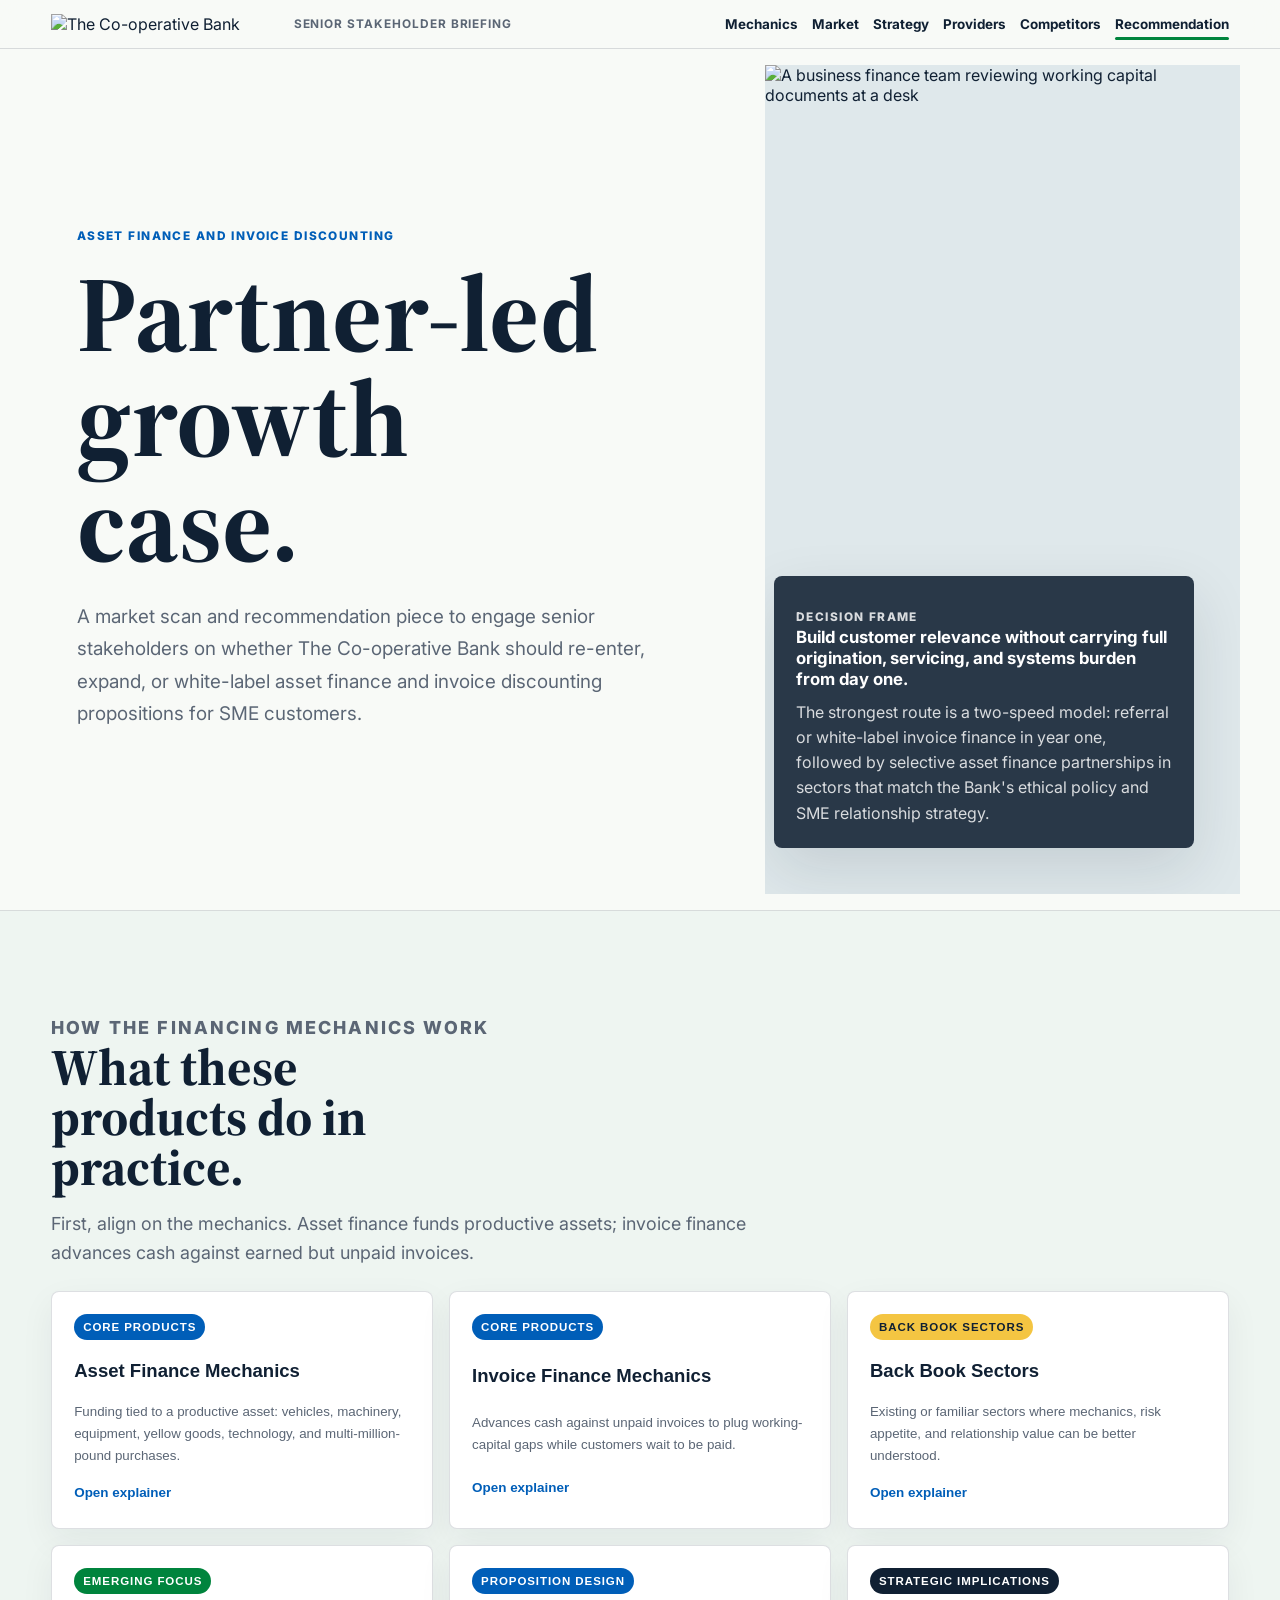
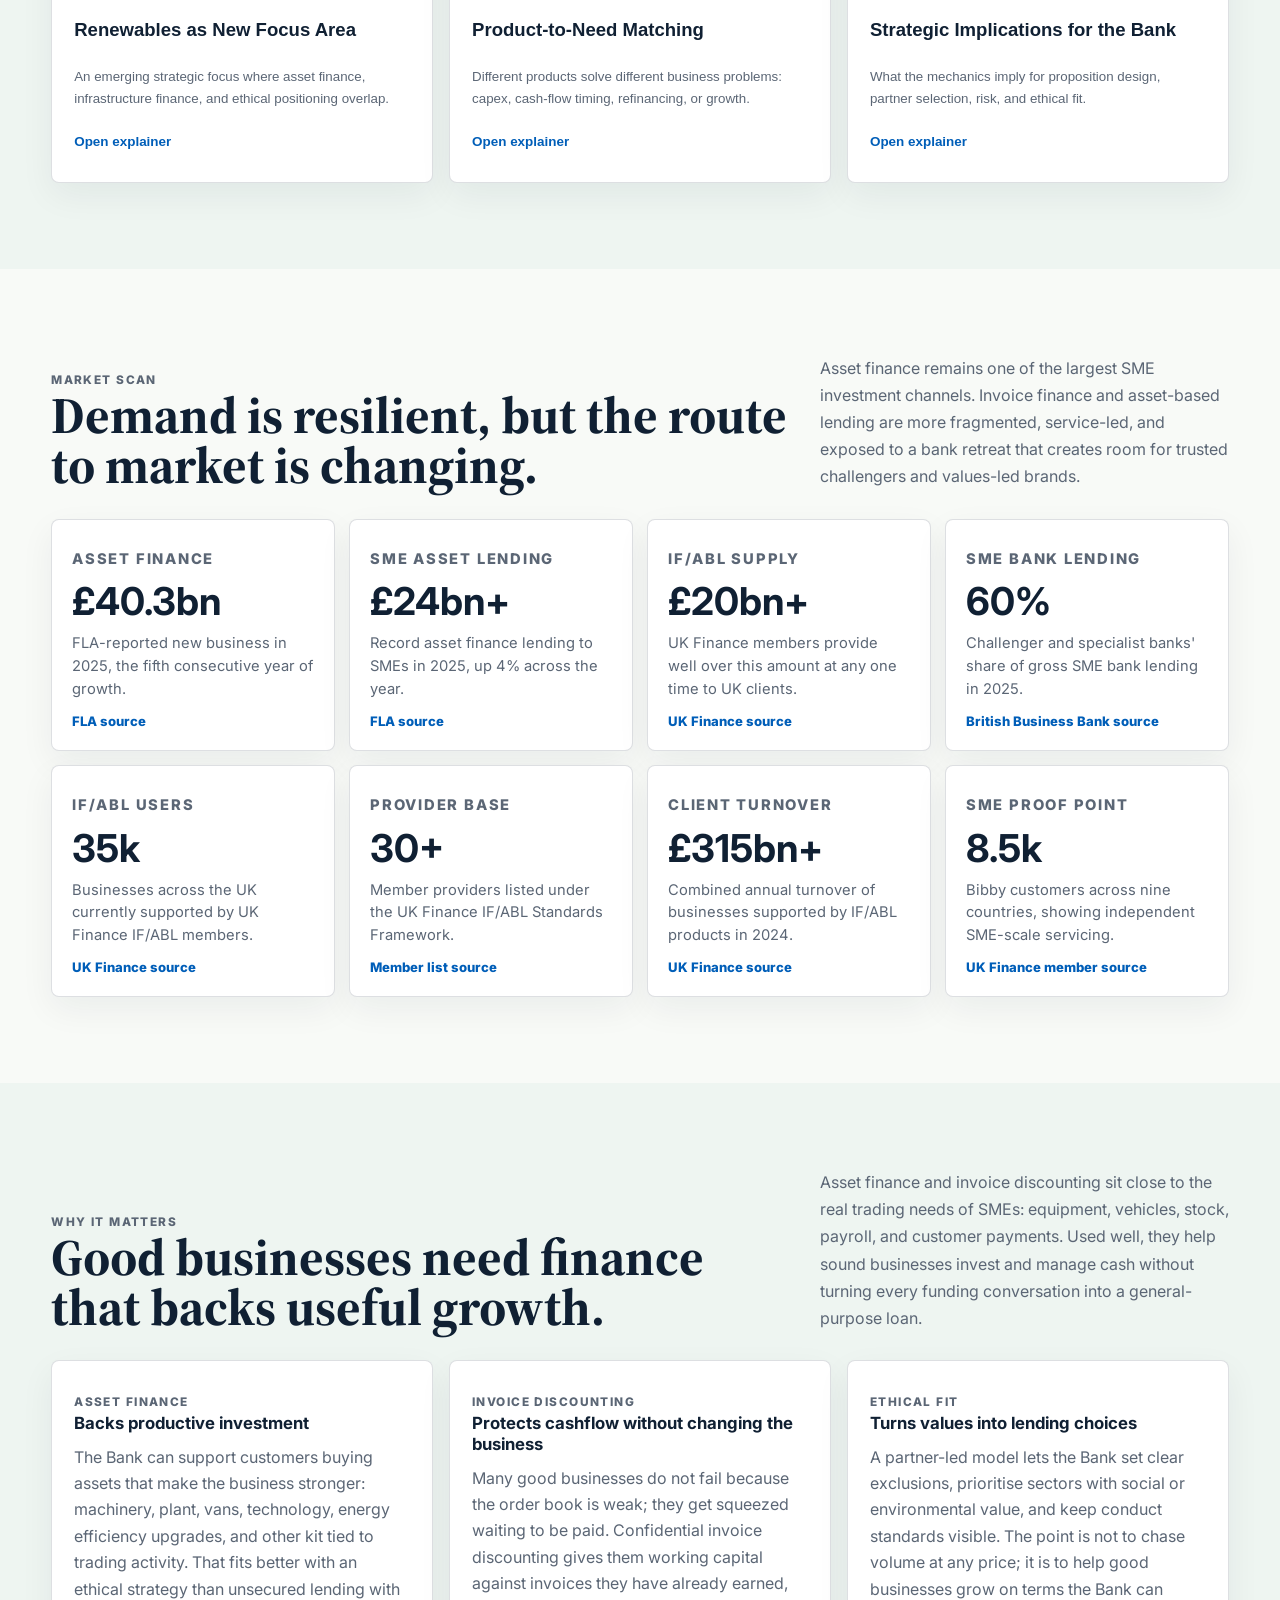
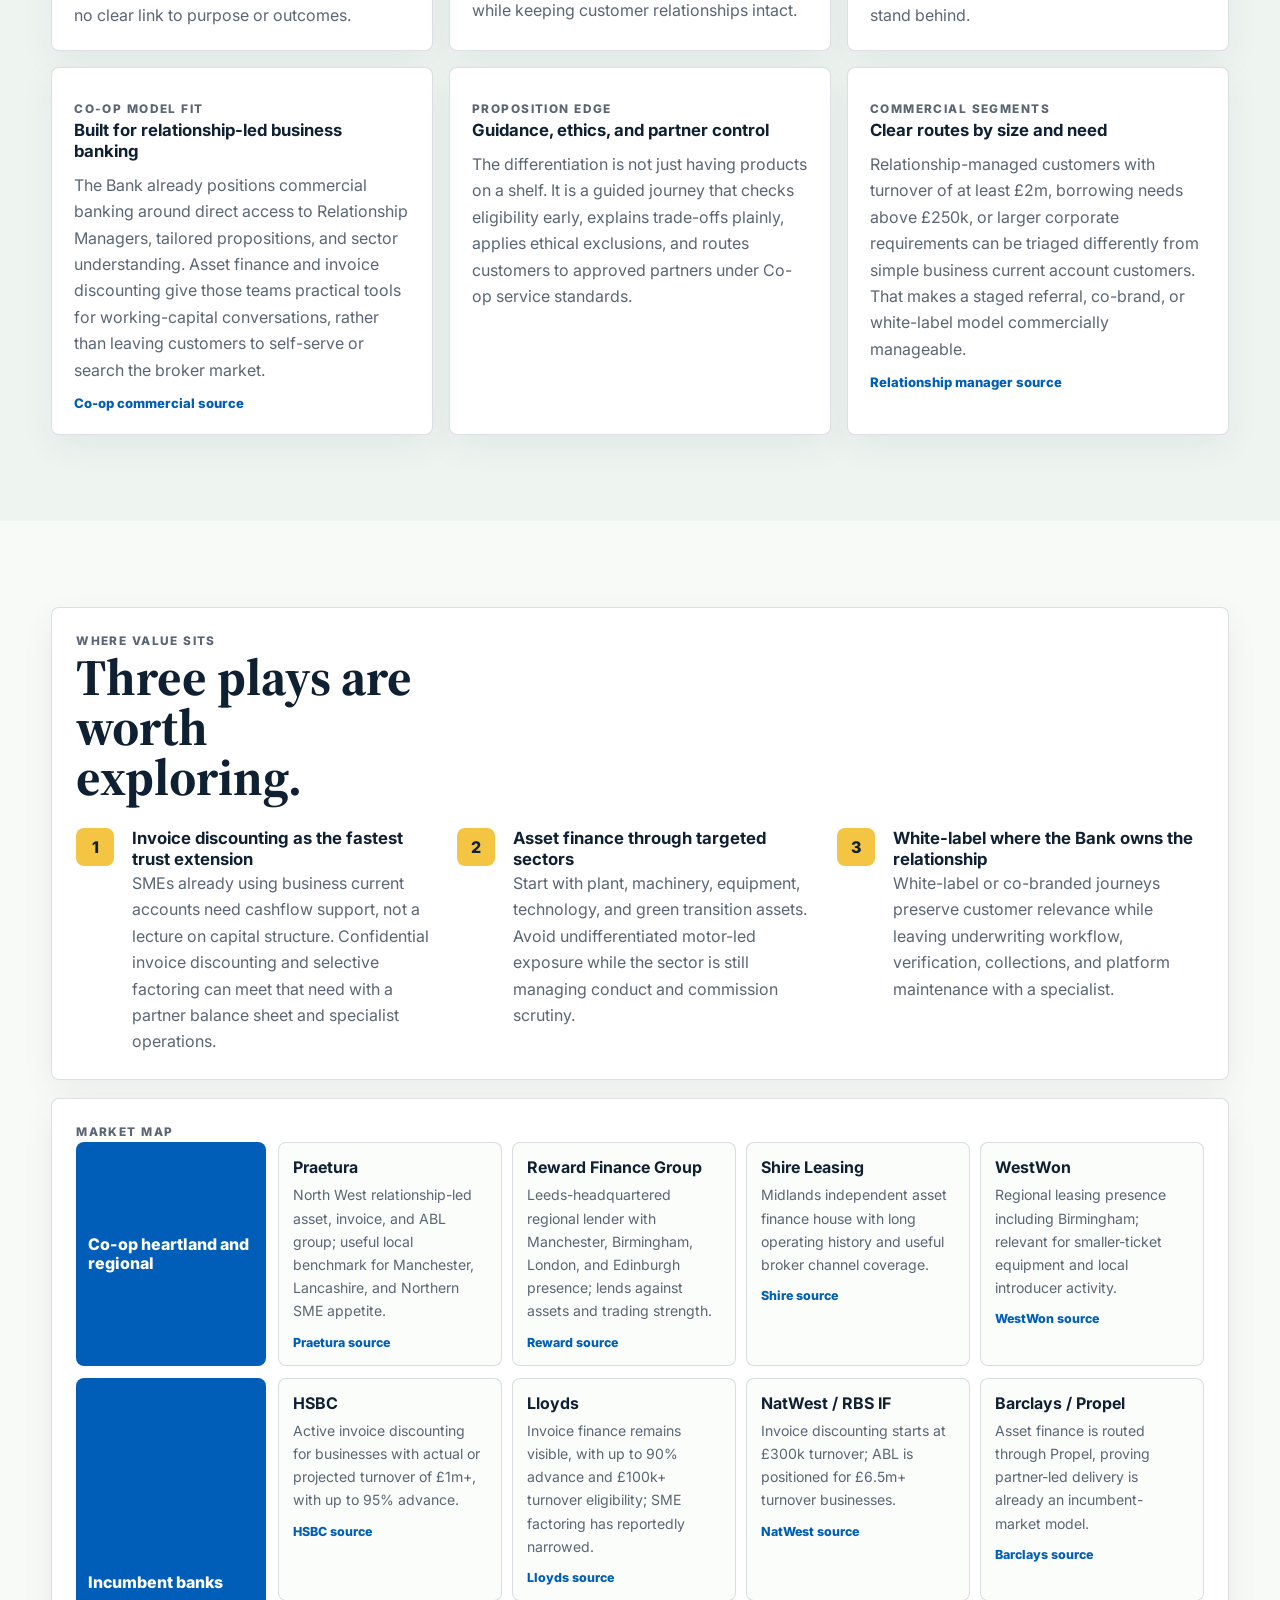
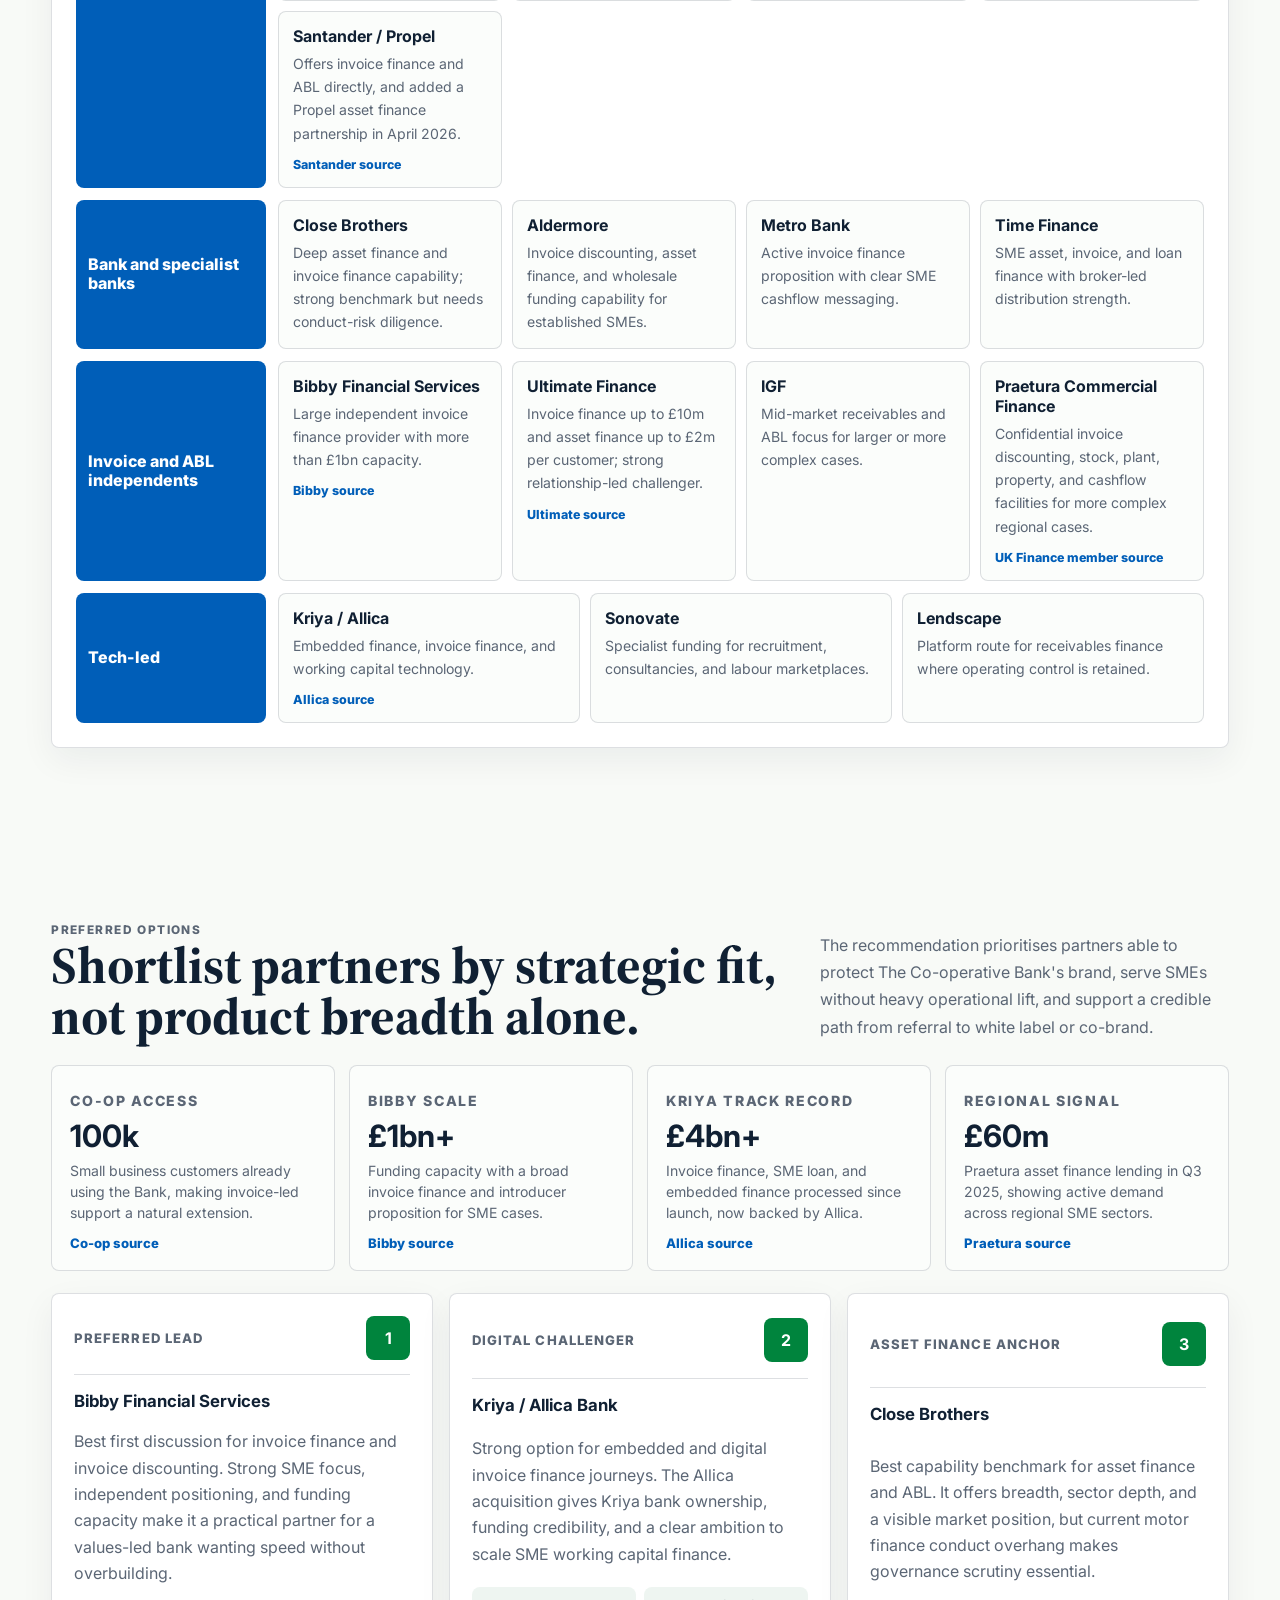
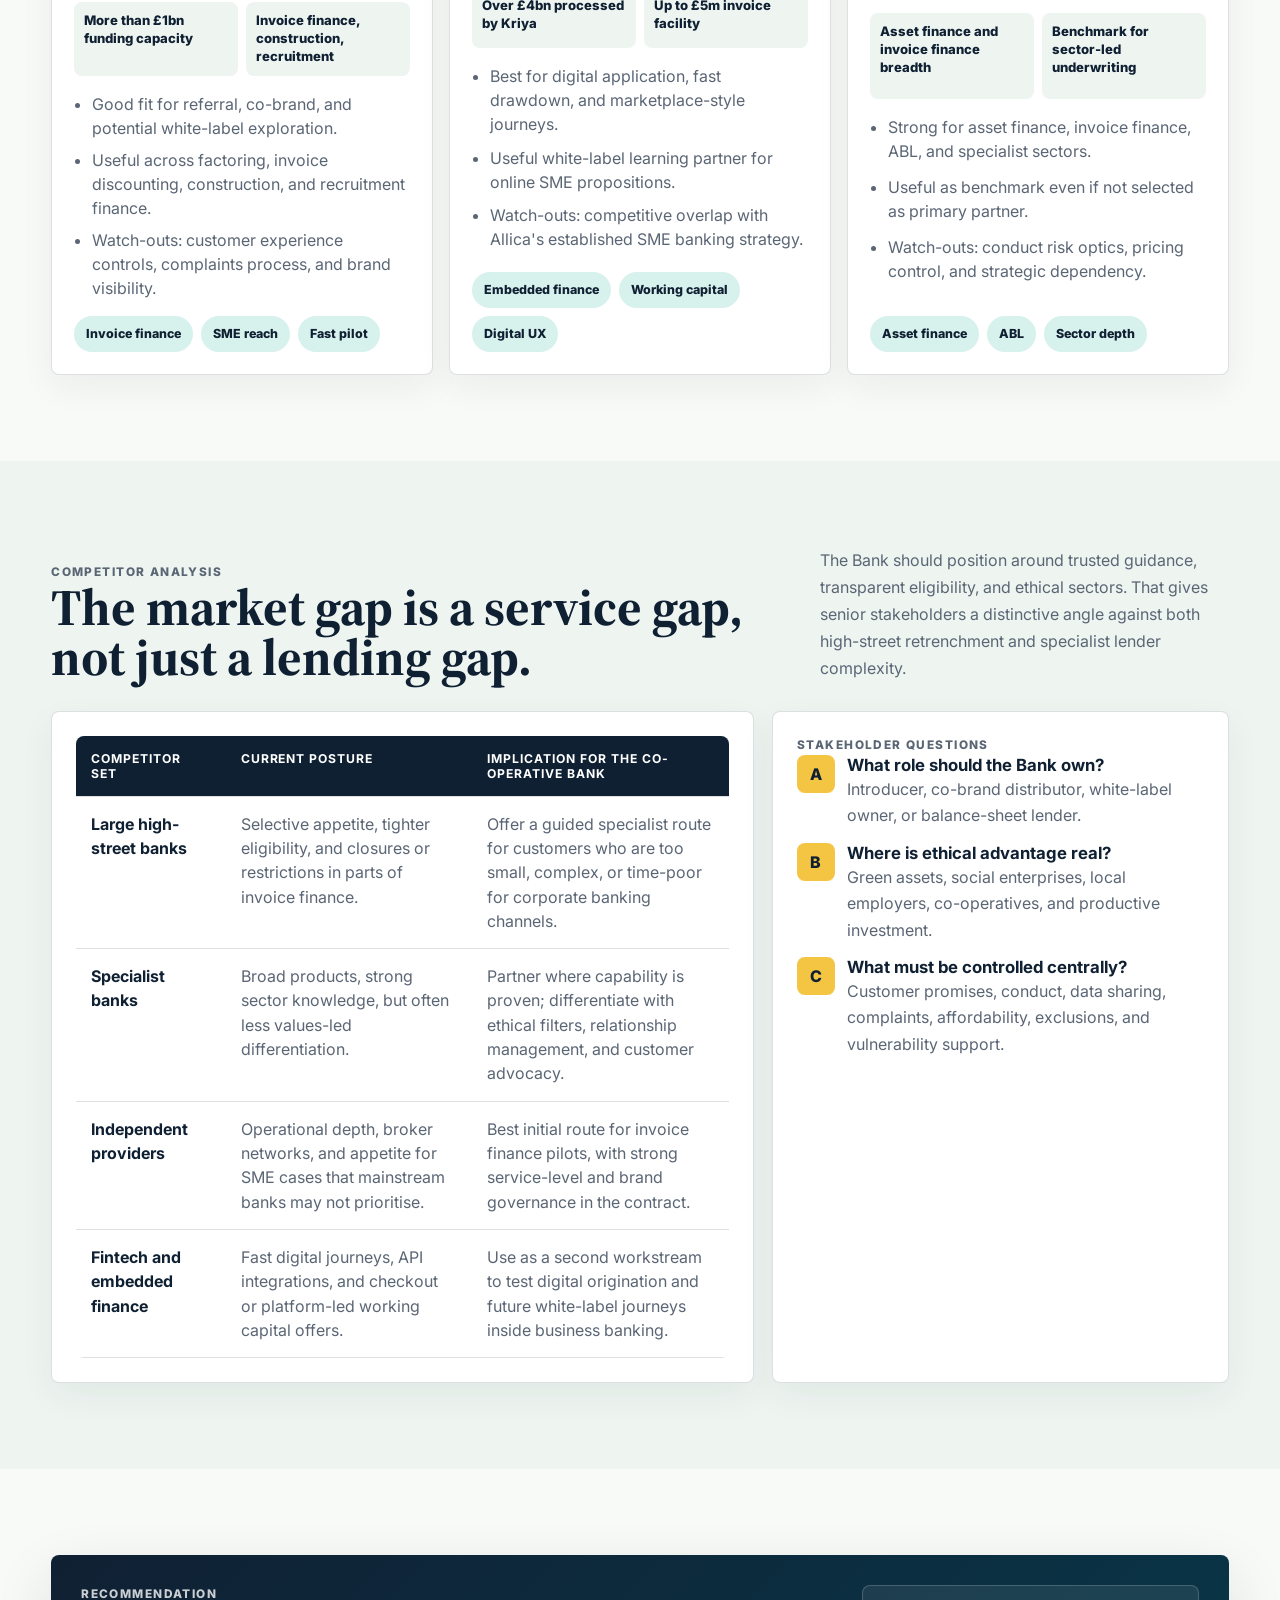
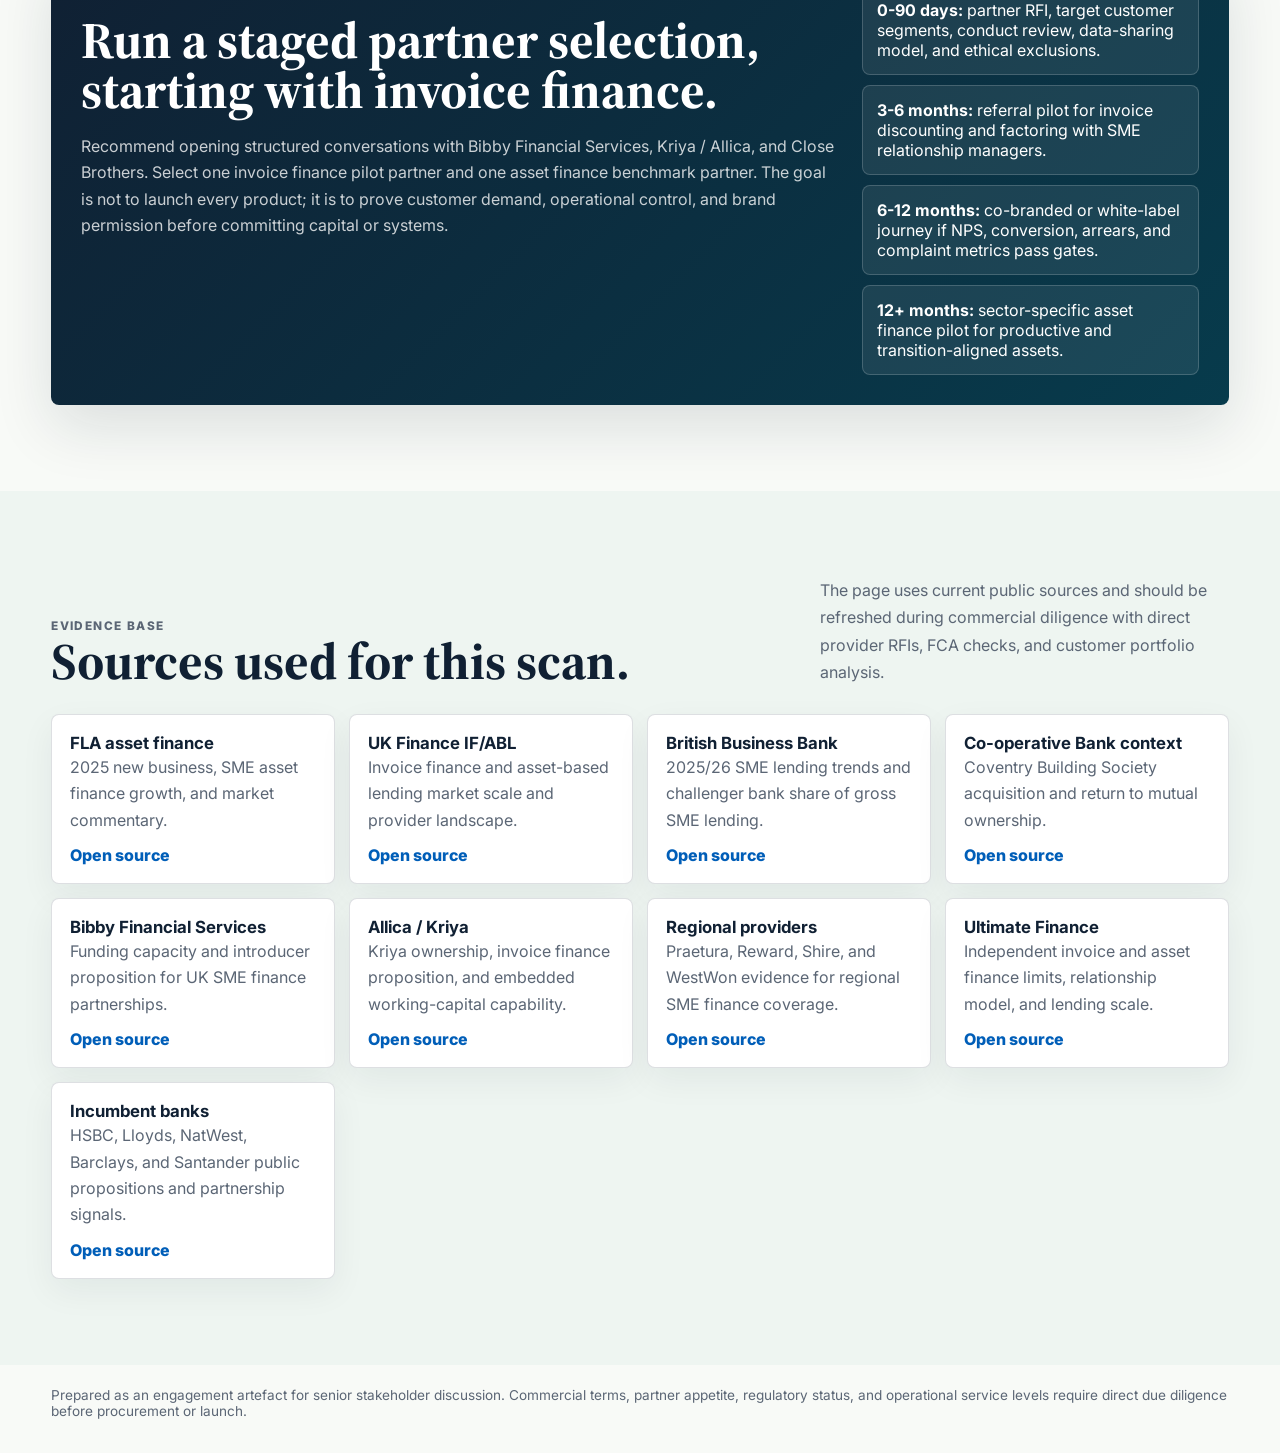
==== commit 415ddd0e: "Add files via upload" ====
--- a/index.html
+++ b/index.html
@@ -360,11 +360,16 @@
         margin: 0 auto 24px;
       }
 
+      .mechanics-intro h2 {
+        max-width: 14ch;
+      }
+
       .mechanics-intro p {
-        max-width: 86ch;
+        max-width: 68ch;
         margin-top: 16px;
         color: var(--muted);
-        line-height: 1.7;
+        font-size: clamp(1rem, 1.4vw, 1.12rem);
+        line-height: 1.62;
       }
 
       .mechanics-grid {
@@ -569,16 +574,6 @@
       .modal-table td,
       .modal-table th {
         padding: 13px;
-      }
-
-      .modal-note {
-        grid-column: 1 / -1;
-        padding: 18px;
-        border-left: 4px solid var(--coop-green);
-        border-radius: 8px;
-        color: var(--muted);
-        line-height: 1.6;
-        background: #eef5f1;
       }
 
       .band {
@@ -1033,6 +1028,20 @@
 
         .mechanic-card {
           min-height: auto;
+          padding: 18px;
+        }
+
+        .mechanics-intro {
+          margin-bottom: 18px;
+        }
+
+        .mechanics-intro h2 {
+          font-size: clamp(2.2rem, 12vw, 3rem);
+        }
+
+        .mechanics-intro p {
+          font-size: 1rem;
+          line-height: 1.55;
         }
 
         .modal-head {
@@ -1120,10 +1129,8 @@
             <p class="kicker">How the financing mechanics work</p>
             <h2>What these products do in practice.</h2>
             <p>
-              Before assessing market opportunity or partner strategy, the proposition needs a shared
-              understanding of what these products do in practice. Asset finance supports productive
-              investment by funding the assets a business needs to operate or grow. Invoice finance
-              supports working capital by advancing cash against invoices already earned but not yet paid.
+              First, align on the mechanics. Asset finance funds productive assets; invoice finance
+              advances cash against earned but unpaid invoices.
             </p>
           </div>
           <div class="mechanics-grid" aria-label="Financing mechanics explainer cards">
@@ -2002,8 +2009,7 @@
           modalBody.innerHTML = [
             listBlock("How it works", content.how),
             content.table ? tableBlock(content.table) : listBlock("Typical use cases", content.uses),
-            listBlock("What the Bank needs to consider", content.consider),
-            `<p class="modal-note">${content.definition}</p>`
+            listBlock("What the Bank needs to consider", content.consider)
           ].join("");
         };
 
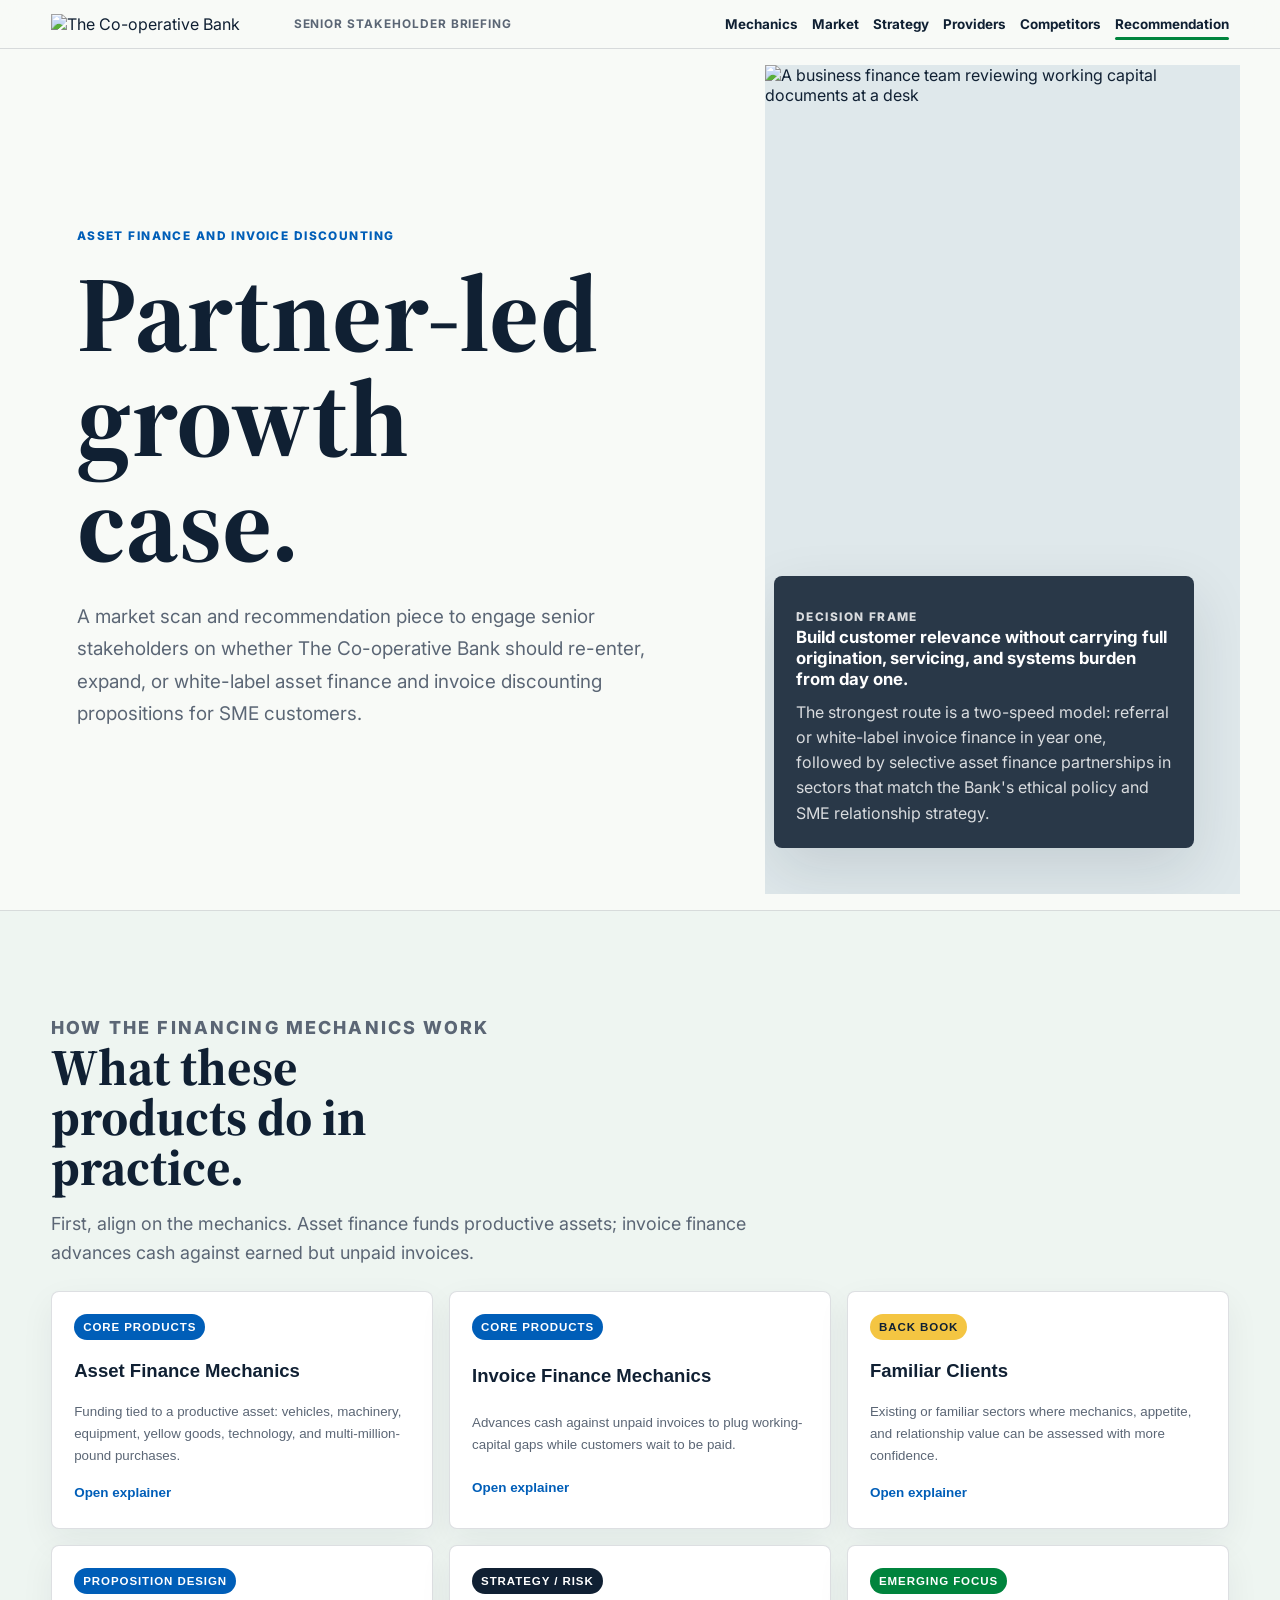
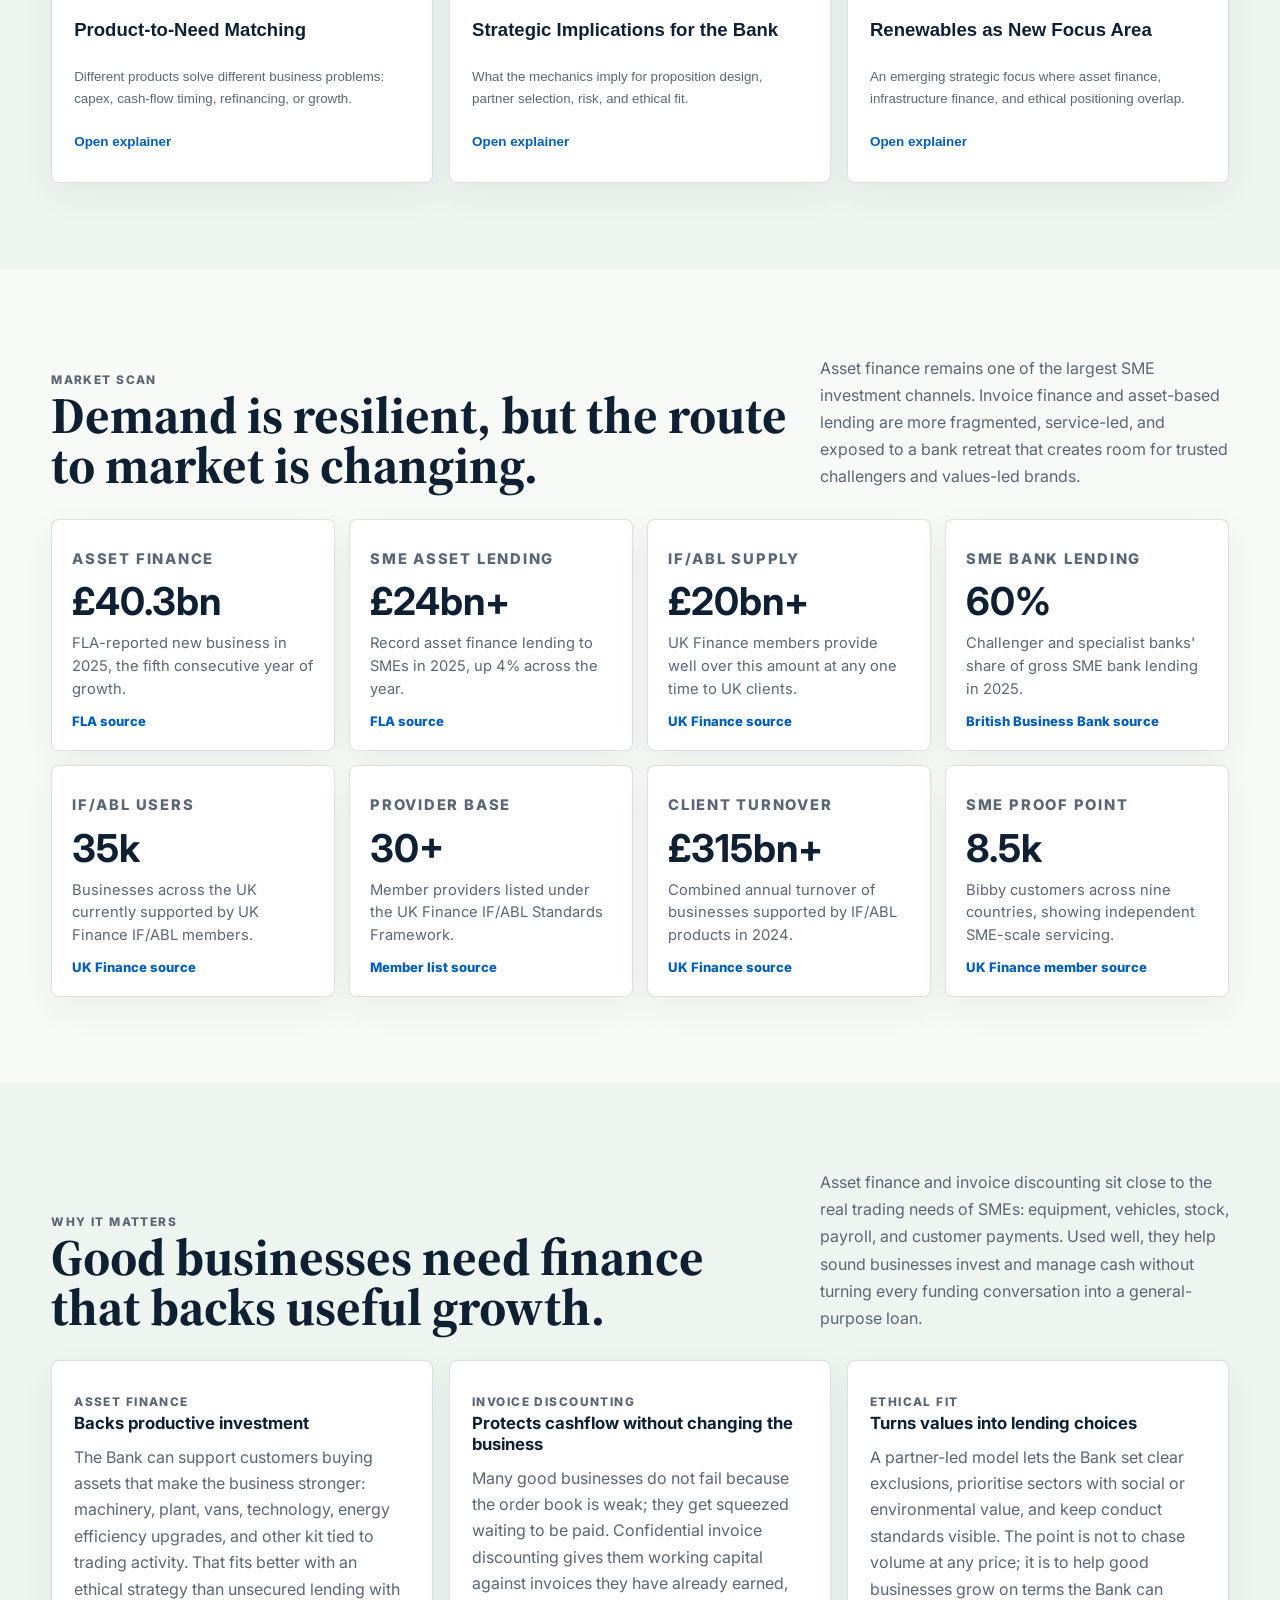
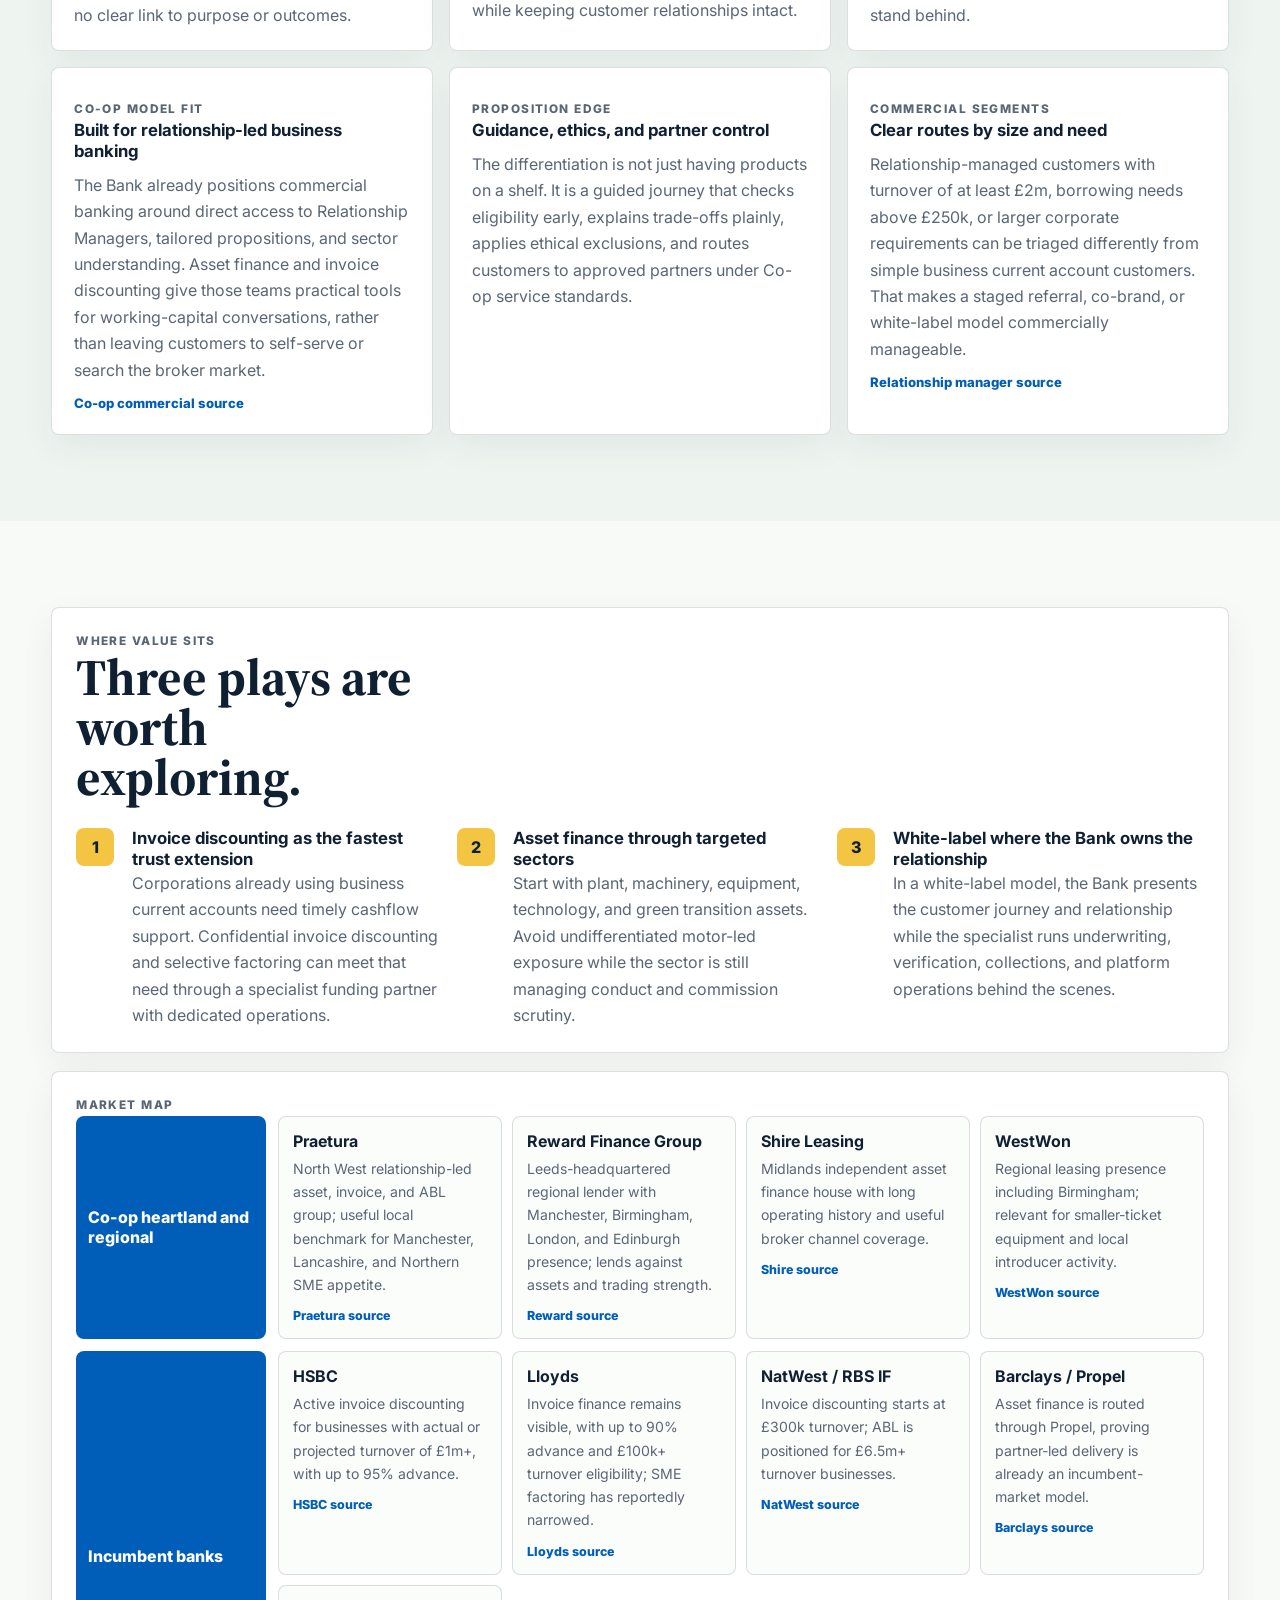
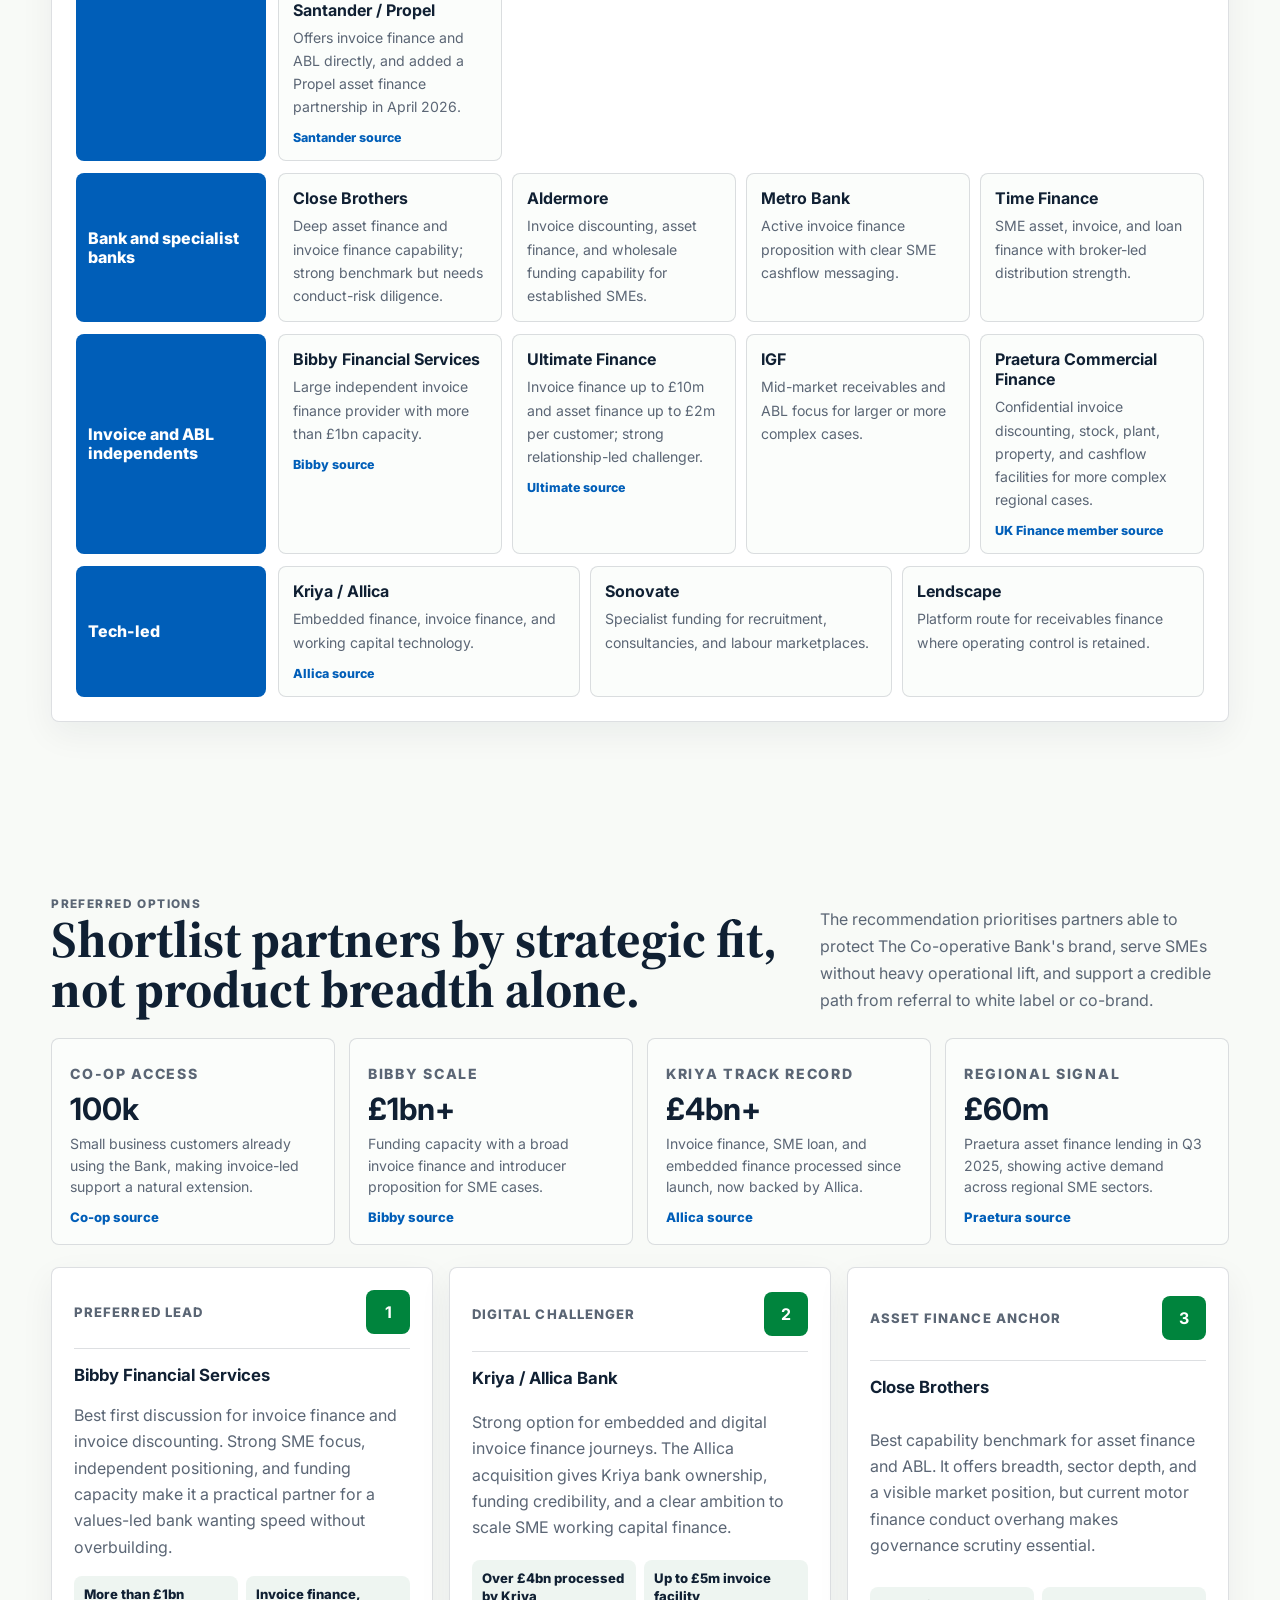
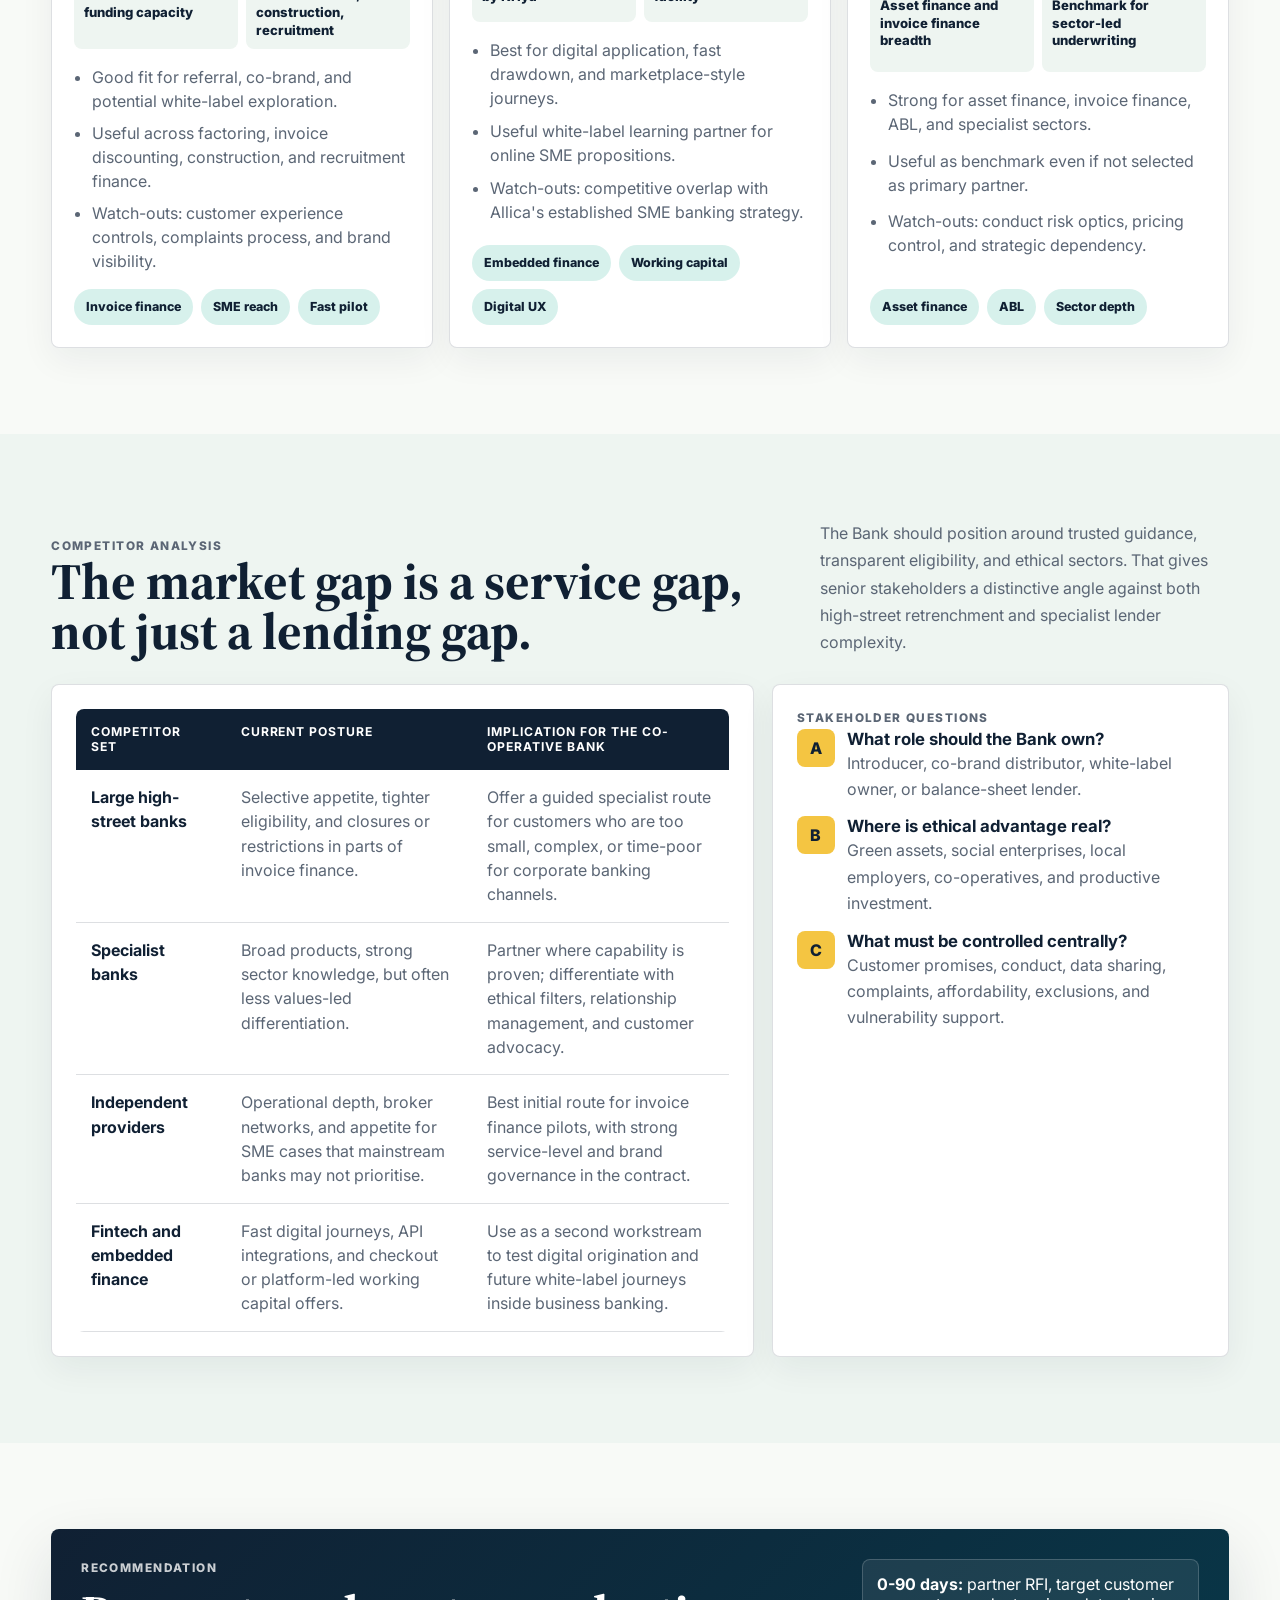
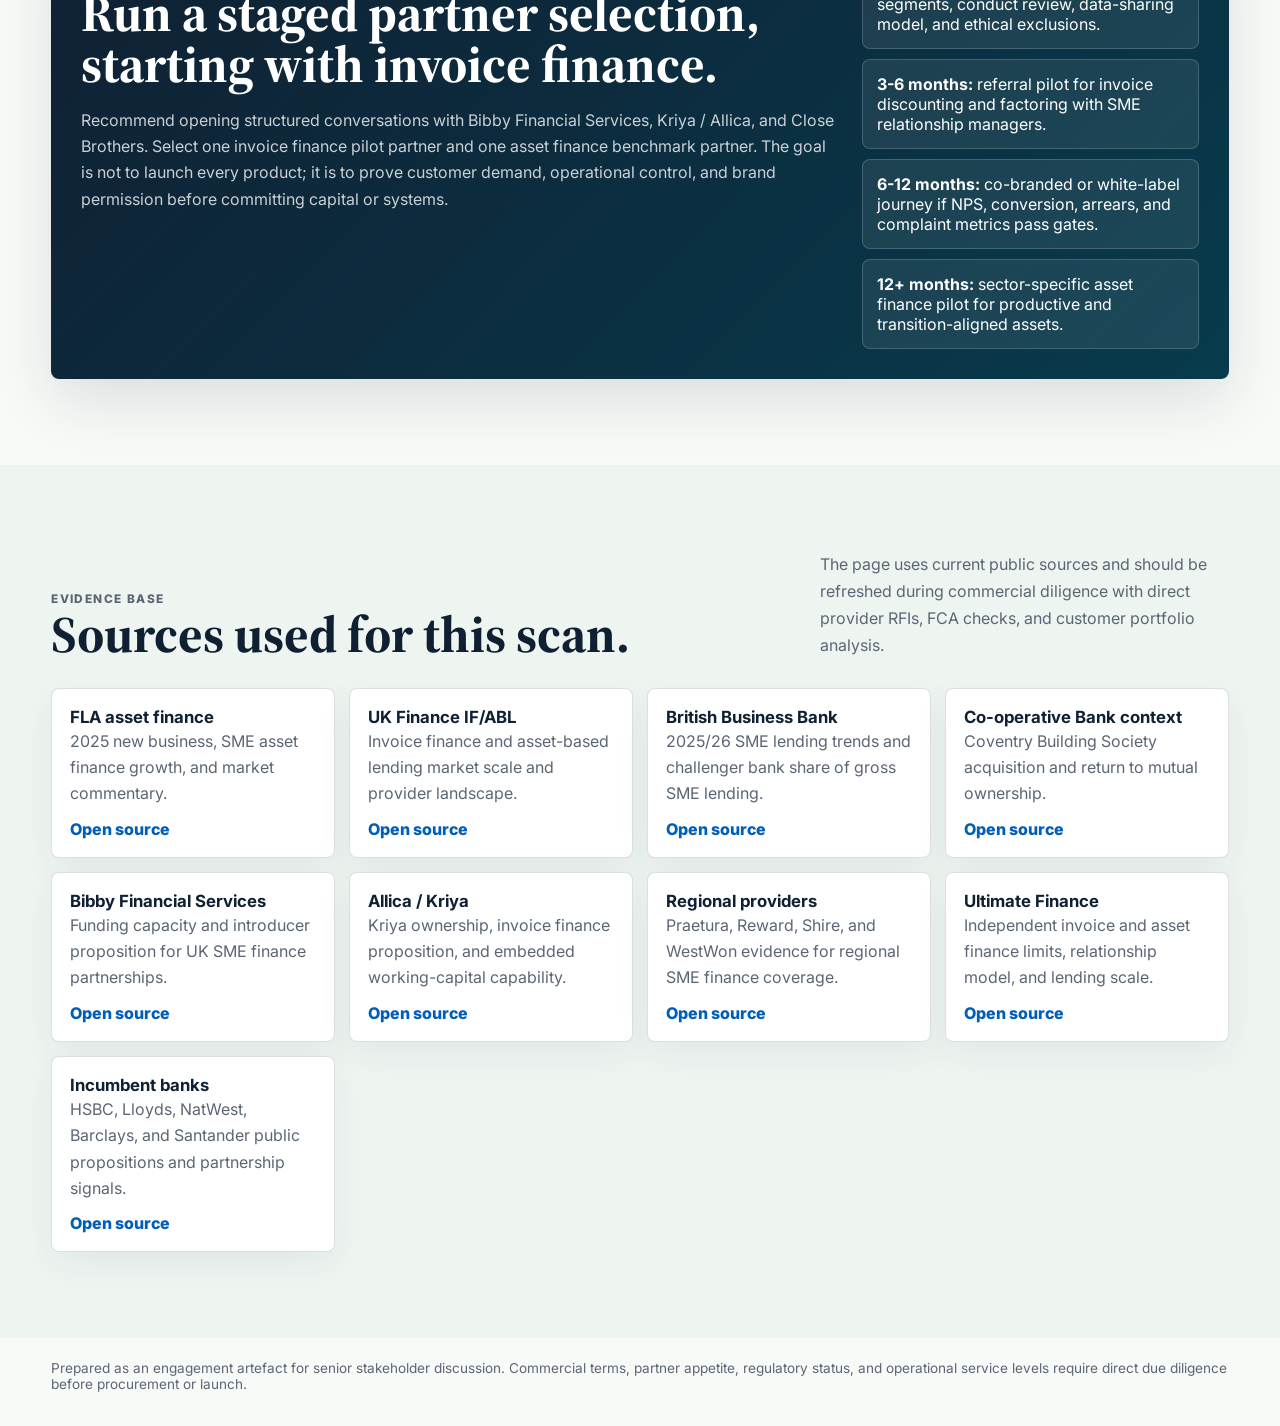
==== commit 1ab171ec: "Add files via upload" ====
--- a/index.html
+++ b/index.html
@@ -483,7 +483,9 @@
         overflow: auto;
         border: 1px solid rgba(255, 255, 255, 0.28);
         border-radius: 8px;
-        background: var(--white);
+        background:
+          radial-gradient(circle at 12% 0%, rgba(215, 241, 236, 0.82), transparent 30%),
+          linear-gradient(180deg, rgba(255, 255, 255, 0.98), #f6faf8 64%, #eef5f1);
         box-shadow: 0 26px 80px rgba(16, 32, 51, 0.28);
       }
 
@@ -494,7 +496,8 @@
         align-items: start;
         padding: clamp(22px, 4vw, 34px);
         border-bottom: 1px solid var(--line);
-        background: #fbfdfb;
+        background: rgba(255, 255, 255, 0.72);
+        backdrop-filter: blur(18px);
       }
 
       .modal-head h2 {
@@ -531,19 +534,41 @@
       .modal-body {
         display: grid;
         grid-template-columns: repeat(3, minmax(0, 1fr));
-        gap: 16px;
+        gap: 14px;
         padding: clamp(22px, 4vw, 34px);
       }
 
       .modal-block {
-        padding: 18px;
-        border: 1px solid var(--line);
+        position: relative;
+        overflow: hidden;
+        padding: 20px;
+        border: 1px solid rgba(16, 32, 51, 0.1);
         border-radius: 8px;
-        background: #fbfdfb;
+        background: rgba(255, 255, 255, 0.76);
+        box-shadow: 0 16px 44px rgba(16, 32, 51, 0.08);
+        backdrop-filter: blur(14px);
+      }
+
+      .modal-block::before {
+        position: absolute;
+        top: 0;
+        right: 0;
+        left: 0;
+        height: 4px;
+        background: linear-gradient(90deg, var(--coop-blue), var(--coop-green));
+        content: "";
+      }
+
+      .modal-block:nth-child(2)::before {
+        background: linear-gradient(90deg, var(--gold), var(--coop-green));
+      }
+
+      .modal-block:nth-child(3)::before {
+        background: linear-gradient(90deg, var(--ink), var(--coop-blue));
       }
 
       .modal-block h3 {
-        margin-bottom: 12px;
+        margin-bottom: 14px;
       }
 
       .modal-block ul {
@@ -555,13 +580,25 @@
         line-height: 1.5;
       }
 
+      .modal-block li::marker {
+        color: var(--coop-green);
+      }
+
+      .modal-block a {
+        color: var(--coop-blue);
+        font-weight: 800;
+        text-decoration-thickness: 2px;
+        text-underline-offset: 3px;
+      }
+
       .modal-block.wide {
         grid-column: 1 / -1;
       }
 
       .modal-table {
         width: 100%;
-        border-collapse: collapse;
+        border-collapse: separate;
+        border-spacing: 0;
         overflow: hidden;
         border-radius: 8px;
         background: var(--white);
@@ -574,6 +611,10 @@
       .modal-table td,
       .modal-table th {
         padding: 13px;
+      }
+
+      .modal-table tbody tr:nth-child(even) {
+        background: #f8faf7;
       }
 
       .band {
@@ -1153,20 +1194,11 @@
               <span class="mechanic-arrow">Open explainer</span>
             </button>
             <button class="mechanic-card back-book" type="button" data-mechanics-modal="back-book">
-              <span class="category-label">Back book sectors</span>
-              <h3>Back Book Sectors</h3>
+              <span class="category-label">Back book</span>
+              <h3>Familiar Clients</h3>
               <p>
-                Existing or familiar sectors where mechanics, risk appetite, and relationship value can
-                be better understood.
-              </p>
-              <span class="mechanic-arrow">Open explainer</span>
-            </button>
-            <button class="mechanic-card emerging" type="button" data-mechanics-modal="renewables">
-              <span class="category-label">Emerging focus</span>
-              <h3>Renewables as New Focus Area</h3>
-              <p>
-                An emerging strategic focus where asset finance, infrastructure finance, and ethical
-                positioning overlap.
+                Existing or familiar sectors where mechanics, appetite, and relationship value can be
+                assessed with more confidence.
               </p>
               <span class="mechanic-arrow">Open explainer</span>
             </button>
@@ -1180,10 +1212,19 @@
               <span class="mechanic-arrow">Open explainer</span>
             </button>
             <button class="mechanic-card strategy" type="button" data-mechanics-modal="implications">
-              <span class="category-label">Strategic implications</span>
+              <span class="category-label">Strategy / risk</span>
               <h3>Strategic Implications for the Bank</h3>
               <p>
                 What the mechanics imply for proposition design, partner selection, risk, and ethical fit.
+              </p>
+              <span class="mechanic-arrow">Open explainer</span>
+            </button>
+            <button class="mechanic-card emerging" type="button" data-mechanics-modal="renewables">
+              <span class="category-label">Emerging focus</span>
+              <h3>Renewables as New Focus Area</h3>
+              <p>
+                An emerging strategic focus where asset finance, infrastructure finance, and ethical
+                positioning overlap.
               </p>
               <span class="mechanic-arrow">Open explainer</span>
             </button>
@@ -1343,9 +1384,9 @@
                   <div>
                     <h3>Invoice discounting as the fastest trust extension</h3>
                     <p>
-                      SMEs already using business current accounts need cashflow support, not a lecture
-                      on capital structure. Confidential invoice discounting and selective factoring can
-                      meet that need with a partner balance sheet and specialist operations.
+                      Corporations already using business current accounts need timely cashflow support.
+                      Confidential invoice discounting and selective factoring can meet that need through a
+                      specialist funding partner with dedicated operations.
                     </p>
                   </div>
                 </li>
@@ -1365,9 +1406,9 @@
                   <div>
                     <h3>White-label where the Bank owns the relationship</h3>
                     <p>
-                      White-label or co-branded journeys preserve customer relevance while leaving
-                      underwriting workflow, verification, collections, and platform maintenance with a
-                      specialist.
+                      In a white-label model, the Bank presents the customer journey and relationship while
+                      the specialist runs underwriting, verification, collections, and platform operations
+                      behind the scenes.
                     </p>
                   </div>
                 </li>
@@ -1828,7 +1869,7 @@
             ],
             uses: [
               "Plant and machinery, commercial vehicles, medical equipment, warehouse equipment, IT infrastructure, renewable energy assets, and yellow goods.",
-              "Yellow goods refers to heavy construction or industrial equipment such as excavators, loaders, diggers, cranes, and other plant machinery.",
+              "Yellow goods: heavy construction or industrial equipment such as excavators, loaders, diggers, cranes, and other plant machinery.",
               "Facilities may range from smaller equipment purchases to multi-million-pound productive assets."
             ],
             consider: [
@@ -1861,14 +1902,14 @@
             ]
           },
           "back-book": {
-            category: "Back book sectors",
-            title: "Back Book Sectors",
+            category: "Back book",
+            title: "Familiar Clients",
             definition:
-              "Established or familiar sectors where the Bank may already have exposure, relationship knowledge, relevant demand, or existing appetite.",
+              "Established client areas where the Bank may already have exposure, relationship knowledge, relevant demand, or existing appetite.",
             how: [
-              "Back book sectors are not presented as new markets; they are areas where mechanics, credit appetite, and relationship value can be understood more confidently.",
+              "These are not presented as new markets; they are areas the Bank can understand more confidently.",
               "The financing route depends on whether the need is asset-backed, property-backed, cash-flow supported, or receivables-led.",
-              "Underwriting should reflect sector dynamics rather than treating all borrowers as generic SMEs."
+              "For Commercial, the question is how these products fit existing focus sectors, larger turnover clients, and relationship-managed coverage."
             ],
             uses: [],
             table: {
@@ -1898,12 +1939,13 @@
             how: [
               "Finance can support transition assets that reduce cost, improve resilience, or generate contracted energy value.",
               "Mechanics may include equipment finance, project finance, lease structures, asset-backed lending, or financing against contracted revenues.",
-              "Renewables should be visually and strategically distinguished from ordinary back book sectors."
+              "Renewables should be visually and strategically distinguished from familiar-client areas."
             ],
             uses: [
               "Solar panels, battery storage, EV charging infrastructure, heat pumps, energy-efficiency equipment, and renewable infrastructure for businesses.",
               "Customer cases where the funding need is tied to transition capex, energy savings, or resilience of operating infrastructure.",
-              "Opportunities where finance can connect directly to values-led positioning and productive investment."
+              "Opportunities where finance can connect directly to values-led positioning and productive investment.",
+              "Bank case study: Paragon Bank partnered with HDM Energies to provide up to £100m of funding for rooftop solar installations, using a Power Purchase Agreement model so businesses can access solar with no upfront cost and fixed-rate energy pricing over a 10-25 year term. <a href='https://www.paragonbankinggroup.co.uk/news/news-releases/paragon-partners-with-hdm-energies-to-unlock-100m-of-funding-to-accelerate-solar-rollout-and-drive-savings-for-smes' target='_blank' rel='noopener noreferrer'>Open case study</a>"
             ],
             consider: [
               "Asset performance, installation quality, energy savings, payback period, subsidies, power purchase agreements, regulation, and counterparty strength.",
@@ -1941,14 +1983,16 @@
             ]
           },
           implications: {
-            category: "Strategic implications",
+            category: "Strategy / risk",
             title: "Strategic Implications for the Bank",
             definition:
               "The mechanics shape proposition design, partner selection, operational control, risk appetite, and ethical fit.",
+            howTitle: "Risk mitigation",
             how: [
               "Asset finance requires asset valuation, supplier controls, residual value understanding, documentation, and collections capability.",
               "Invoice finance requires debtor verification, fraud controls, receivables monitoring, collections processes, and strong servicing.",
-              "Back-book sectors require sector-specific credit appetite and relationship manager confidence.",
+              "Key risk mechanics include asset valuation, residual value exposure, false or disputed invoices, debtor concentration, collection control, and partner conduct.",
+              "Familiar client sectors require clear appetite, relationship manager confidence, and evidence that the facility solves a real trading need.",
               "Renewables may need specialist partners because asset performance, installation quality, subsidies, and energy contracts create distinct risks."
             ],
             uses: [
@@ -1959,7 +2003,7 @@
             consider: [
               "A partner-led model can let the Bank own the relationship, ethical filters, and customer guidance while outsourcing specialist origination, servicing, and platform complexity.",
               "Product governance should be explicit about customer promises, exclusions, complaints, data sharing, vulnerability support, and conduct controls.",
-              "This connects to the staged recommendation: referral or white-label invoice finance first, then selective asset finance partnerships."
+              "This leads us to the staged recommendation: referral or white-label invoice finance first, then selective asset finance partnerships."
             ]
           }
         };
@@ -1987,7 +2031,7 @@
           if (!table) return "";
           return `
             <section class="modal-block wide">
-              <h3>Typical use cases</h3>
+              <h3>Typical cases</h3>
               <table class="modal-table">
                 <thead>
                   <tr>${table.headers.map((header) => `<th>${header}</th>`).join("")}</tr>
@@ -2007,8 +2051,8 @@
           modalTitle.textContent = content.title;
           modalDefinition.textContent = content.definition;
           modalBody.innerHTML = [
-            listBlock("How it works", content.how),
-            content.table ? tableBlock(content.table) : listBlock("Typical use cases", content.uses),
+            listBlock(content.howTitle || "How it works", content.how),
+            content.table ? tableBlock(content.table) : listBlock("Typical cases", content.uses),
             listBlock("What the Bank needs to consider", content.consider)
           ].join("");
         };
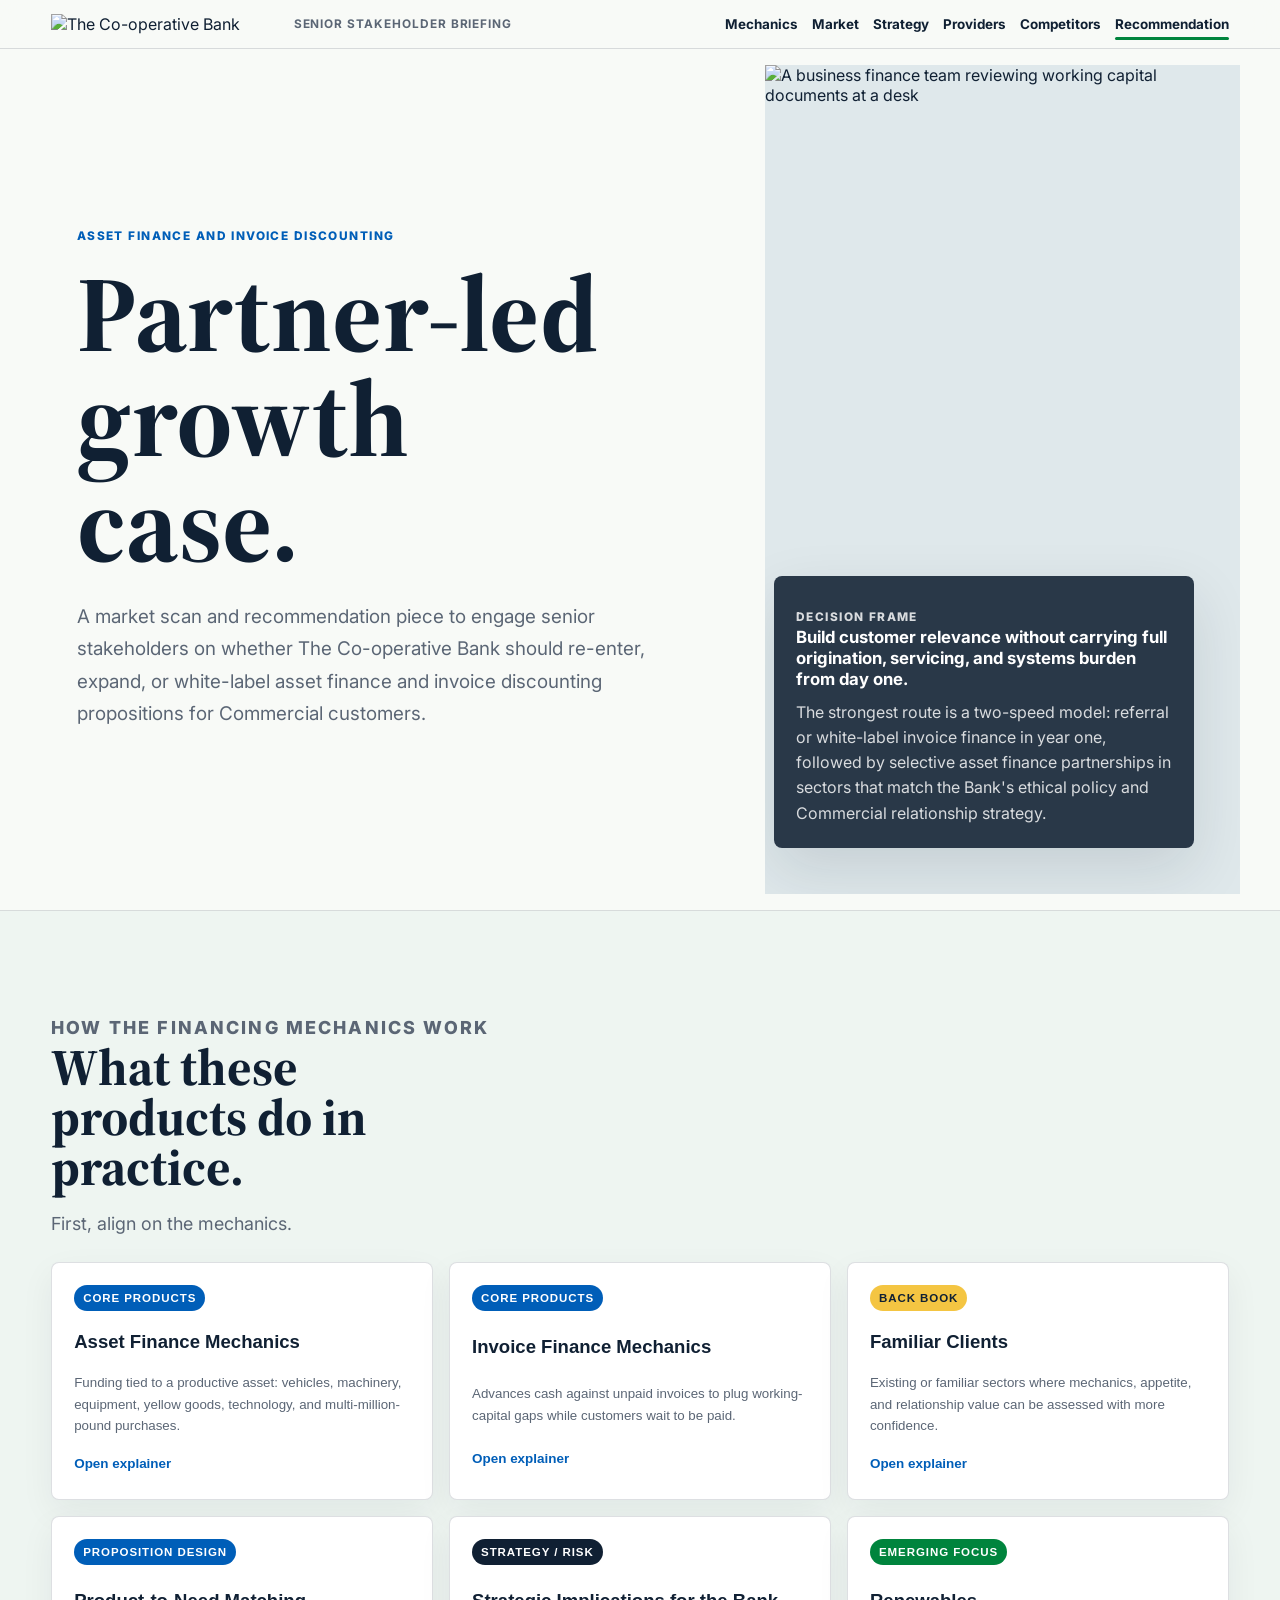
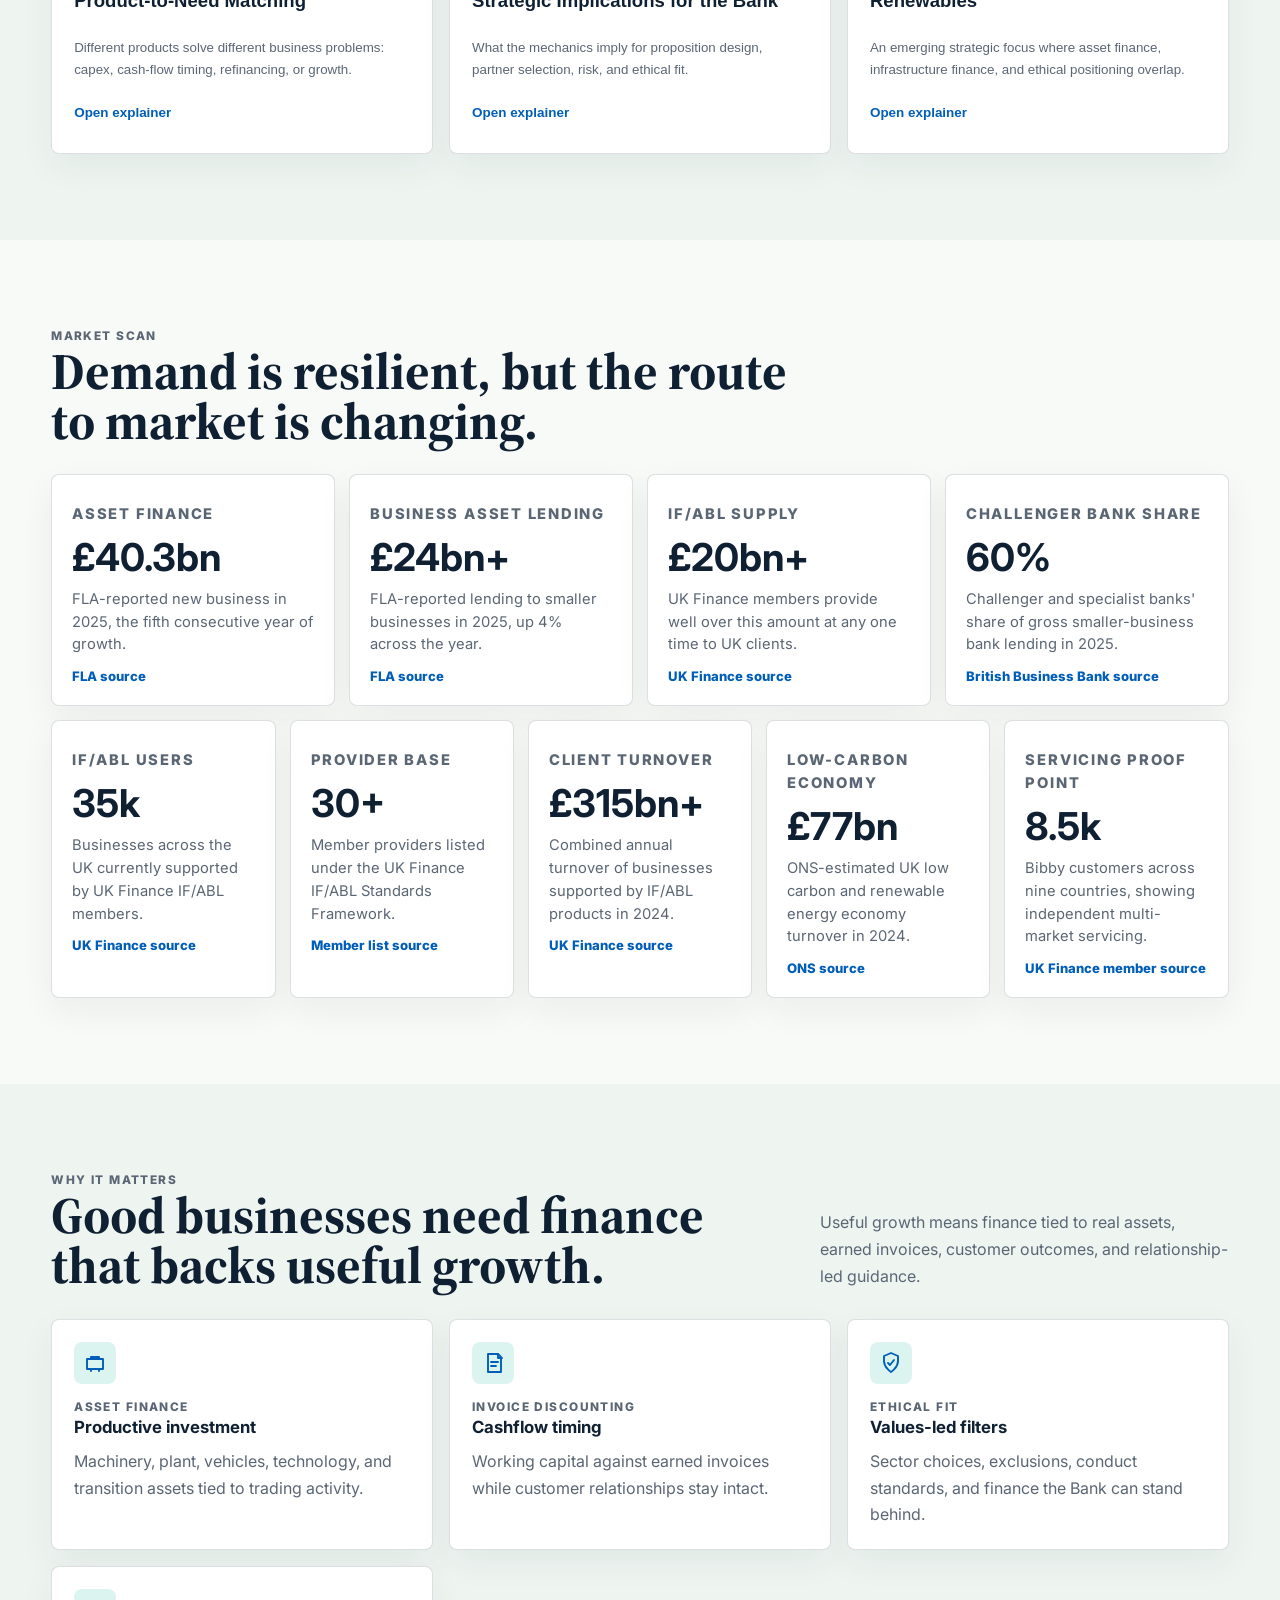
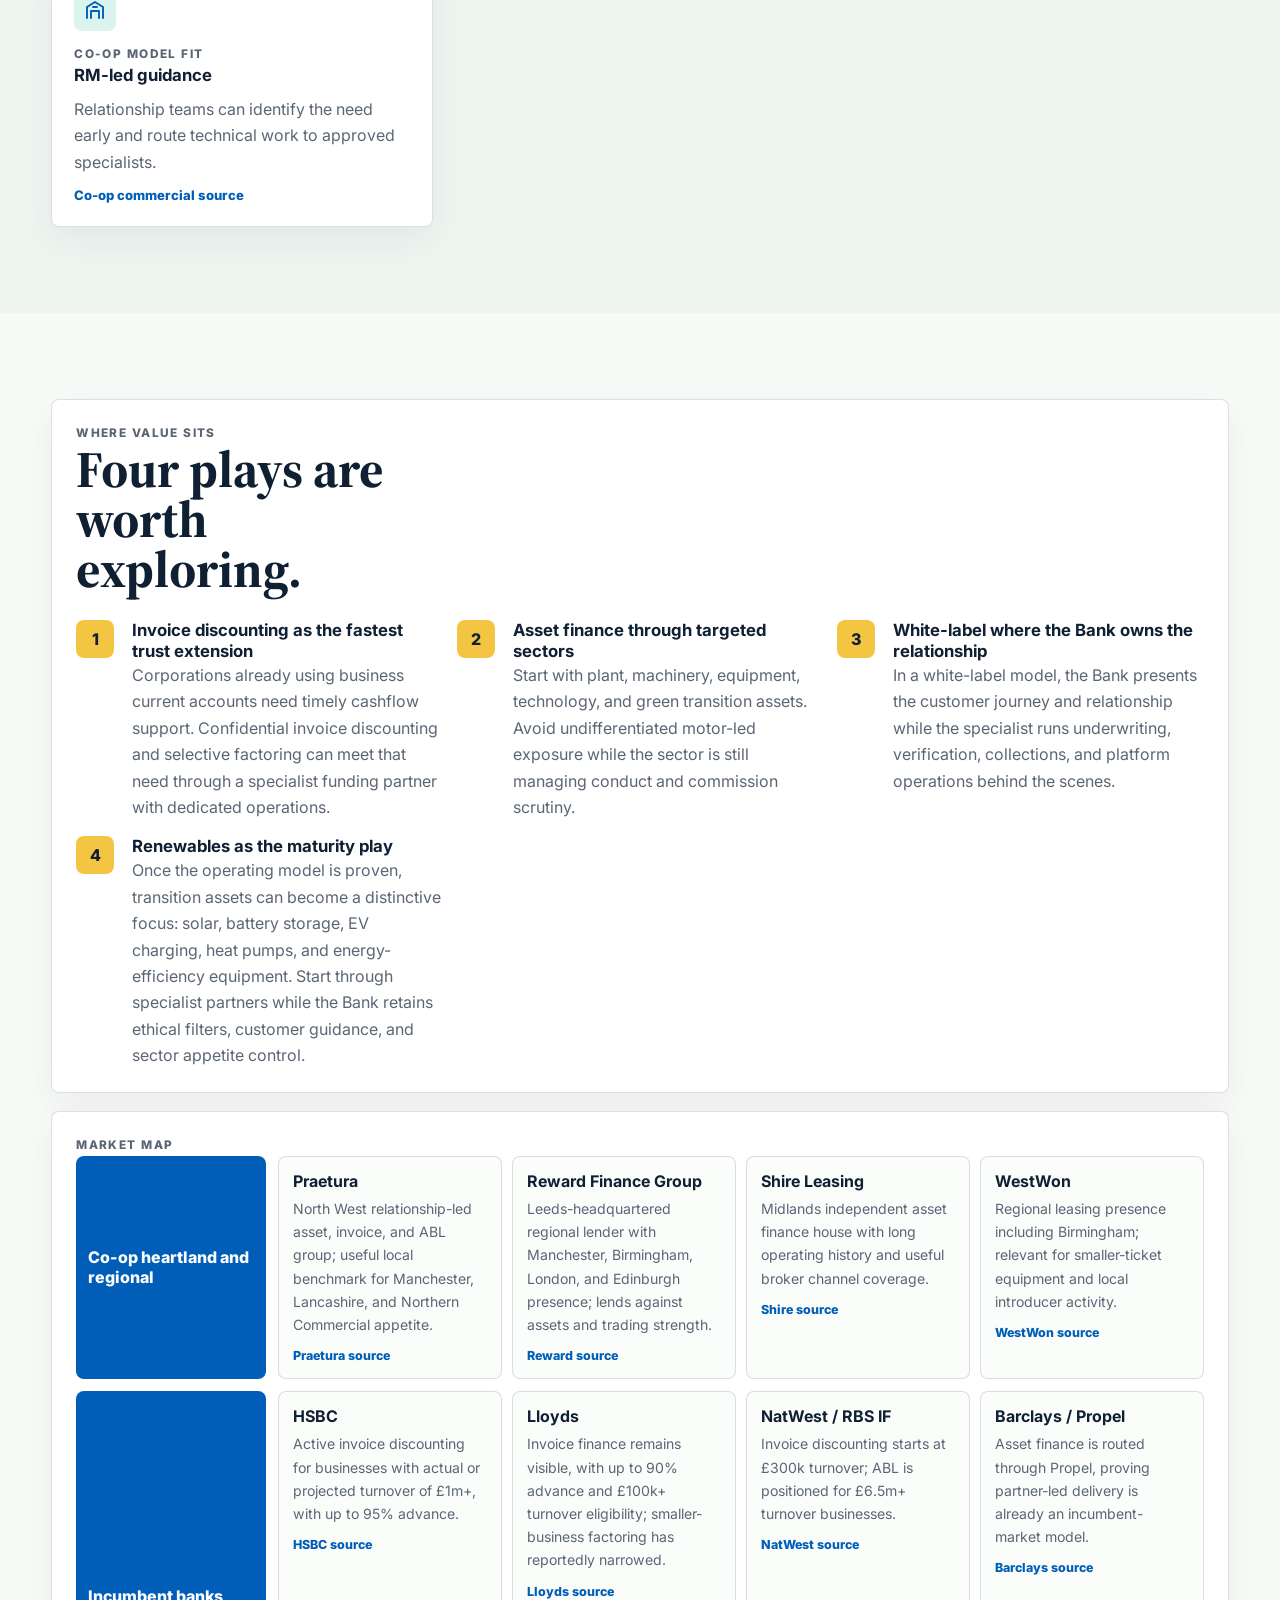
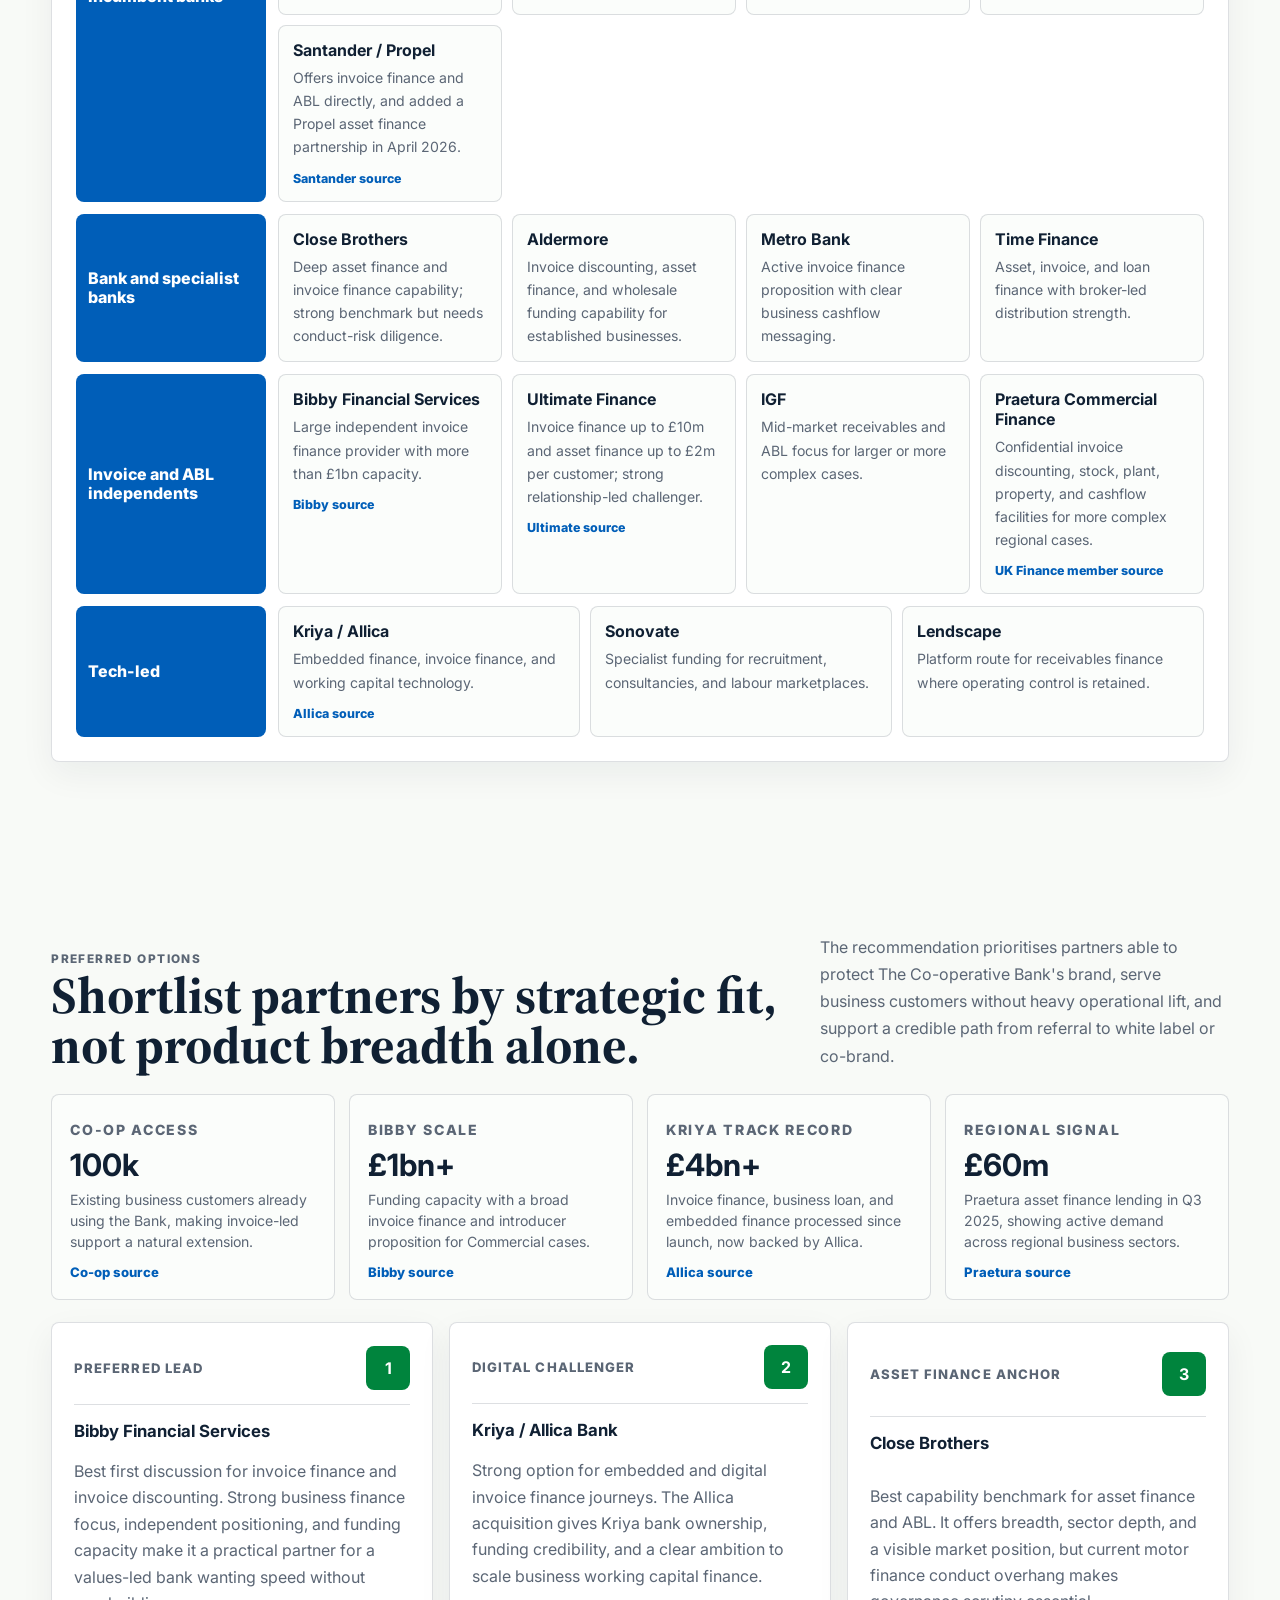
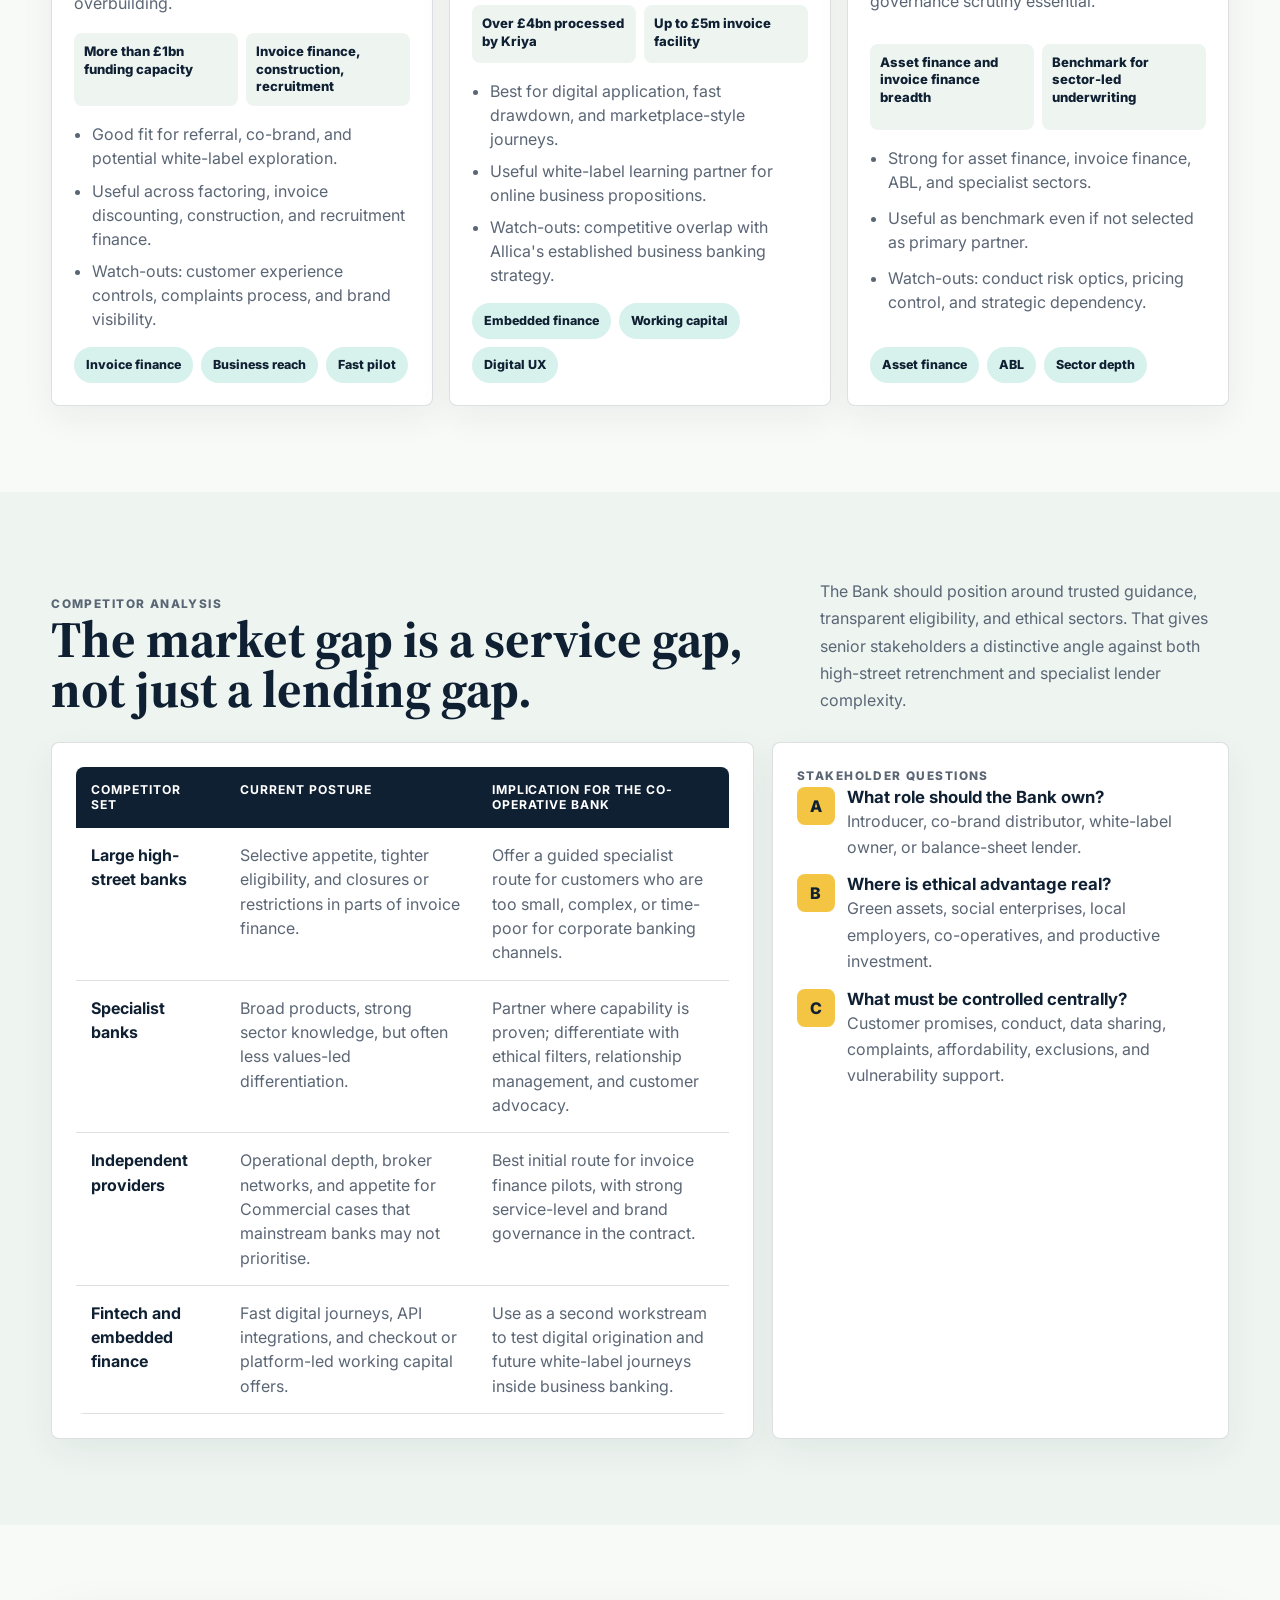
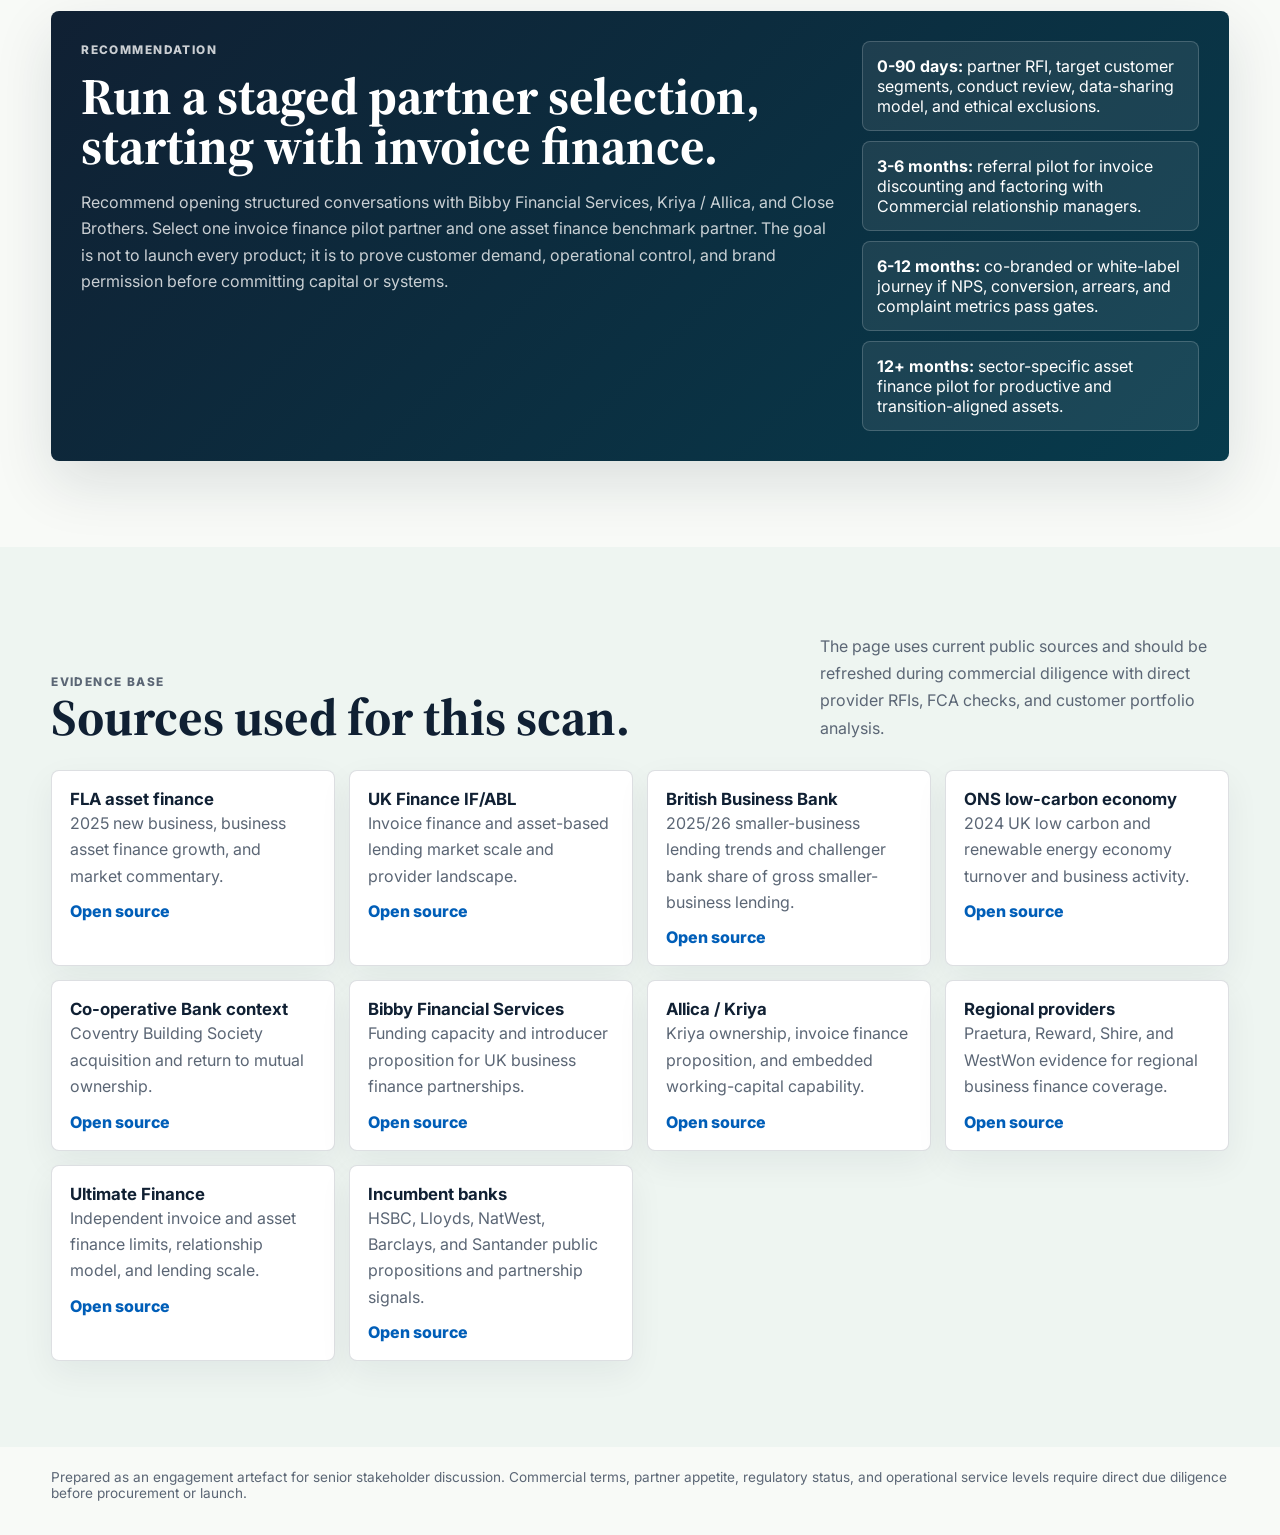
==== commit 00d52d22: "Add files via upload" ====
--- a/index.html
+++ b/index.html
@@ -312,7 +312,7 @@
 
       .market-depth {
         display: grid;
-        grid-template-columns: repeat(4, minmax(0, 1fr));
+        grid-template-columns: repeat(5, minmax(0, 1fr));
         gap: 14px;
         max-width: 1180px;
         margin: 14px auto 0;
@@ -593,6 +593,60 @@
 
       .modal-block.wide {
         grid-column: 1 / -1;
+      }
+
+      .risk-strip {
+        grid-column: 1 / -1;
+      }
+
+      .risk-tile-grid {
+        display: grid;
+        grid-template-columns: repeat(5, minmax(0, 1fr));
+        gap: 12px;
+      }
+
+      .risk-tile {
+        display: grid;
+        align-content: start;
+        gap: 10px;
+        min-height: 190px;
+        padding: 16px;
+        border: 1px solid rgba(16, 32, 51, 0.1);
+        border-radius: 8px;
+        background:
+          linear-gradient(180deg, rgba(255, 255, 255, 0.92), rgba(248, 251, 249, 0.82));
+      }
+
+      .risk-icon {
+        display: grid;
+        place-items: center;
+        width: 42px;
+        height: 42px;
+        border-radius: 8px;
+        color: var(--coop-blue);
+        background: rgba(213, 242, 236, 0.84);
+      }
+
+      .risk-icon svg {
+        width: 24px;
+        height: 24px;
+        stroke: currentColor;
+        stroke-width: 1.9;
+        fill: none;
+        stroke-linecap: round;
+        stroke-linejoin: round;
+      }
+
+      .risk-tile strong {
+        color: var(--ink);
+        line-height: 1.2;
+      }
+
+      .risk-tile p {
+        margin: 0;
+        color: var(--muted);
+        font-size: 0.95rem;
+        line-height: 1.45;
       }
 
       .modal-table {
@@ -963,6 +1017,10 @@
         box-shadow: 0 12px 34px rgba(16, 32, 51, 0.06);
       }
 
+      .strategy-card .risk-icon {
+        margin-bottom: 14px;
+      }
+
       .strategy-card p {
         margin-top: 10px;
         color: var(--muted);
@@ -1017,6 +1075,10 @@
           grid-template-columns: 1fr;
         }
 
+        .risk-tile-grid {
+          grid-template-columns: repeat(2, minmax(0, 1fr));
+        }
+
         .value-panel .signal-list {
           grid-template-columns: 1fr;
         }
@@ -1043,6 +1105,7 @@
         .provider-stats,
         .source-grid,
         .strategy-grid,
+        .risk-tile-grid,
         .map-items {
           grid-template-columns: 1fr;
         }
@@ -1145,7 +1208,7 @@
             <p class="lead">
               A market scan and recommendation piece to engage senior stakeholders on whether The
               Co-operative Bank should re-enter, expand, or white-label asset finance and invoice
-              discounting propositions for SME customers.
+              discounting propositions for Commercial customers.
             </p>
           </div>
           <figure class="hero-visual">
@@ -1159,7 +1222,7 @@
               <p>
                 The strongest route is a two-speed model: referral or white-label invoice finance in
                 year one, followed by selective asset finance partnerships in sectors that match the
-                Bank's ethical policy and SME relationship strategy.
+                Bank's ethical policy and Commercial relationship strategy.
               </p>
             </figcaption>
           </figure>
@@ -1169,10 +1232,7 @@
           <div class="mechanics-intro">
             <p class="kicker">How the financing mechanics work</p>
             <h2>What these products do in practice.</h2>
-            <p>
-              First, align on the mechanics. Asset finance funds productive assets; invoice finance
-              advances cash against earned but unpaid invoices.
-            </p>
+            <p>First, align on the mechanics.</p>
           </div>
           <div class="mechanics-grid" aria-label="Financing mechanics explainer cards">
             <button class="mechanic-card core" type="button" data-mechanics-modal="asset-finance">
@@ -1221,7 +1281,7 @@
             </button>
             <button class="mechanic-card emerging" type="button" data-mechanics-modal="renewables">
               <span class="category-label">Emerging focus</span>
-              <h3>Renewables as New Focus Area</h3>
+              <h3>Renewables</h3>
               <p>
                 An emerging strategic focus where asset finance, infrastructure finance, and ethical
                 positioning overlap.
@@ -1237,11 +1297,6 @@
               <p class="kicker">Market scan</p>
               <h2>Demand is resilient, but the route to market is changing.</h2>
             </div>
-            <p>
-              Asset finance remains one of the largest SME investment channels. Invoice finance and
-              asset-based lending are more fragmented, service-led, and exposed to a bank retreat that
-              creates room for trusted challengers and values-led brands.
-            </p>
           </div>
           <div class="metrics">
             <article class="metric">
@@ -1251,9 +1306,9 @@
               <a class="metric-source" href="https://fla.org.uk/news/asset-finance-new-business-grew-by-1-in-2025/" target="_blank" rel="noopener noreferrer">FLA source</a>
             </article>
             <article class="metric">
-              <p class="metric-label">SME asset lending</p>
+              <p class="metric-label">Business asset lending</p>
               <strong>£24bn+</strong>
-              <p>Record asset finance lending to SMEs in 2025, up 4% across the year.</p>
+              <p>FLA-reported lending to smaller businesses in 2025, up 4% across the year.</p>
               <a class="metric-source" href="https://fla.org.uk/news/asset-finance-new-business-grew-by-1-in-2025/" target="_blank" rel="noopener noreferrer">FLA source</a>
             </article>
             <article class="metric">
@@ -1263,9 +1318,9 @@
               <a class="metric-source" href="https://www.ukfinance.org.uk/our-expertise/commercial-finance/invoice-finance-and-asset-based-lending" target="_blank" rel="noopener noreferrer">UK Finance source</a>
             </article>
             <article class="metric">
-              <p class="metric-label">SME bank lending</p>
+              <p class="metric-label">Challenger bank share</p>
               <strong>60%</strong>
-              <p>Challenger and specialist banks' share of gross SME bank lending in 2025.</p>
+              <p>Challenger and specialist banks' share of gross smaller-business bank lending in 2025.</p>
               <a class="metric-source" href="https://www.british-business-bank.co.uk/news-and-events/news/smaller-business-lending-markets-showing-signs-improvement-finds-latest-british-business-bank" target="_blank" rel="noopener noreferrer">British Business Bank source</a>
             </article>
           </div>
@@ -1289,9 +1344,15 @@
               <a class="metric-source" href="https://www.ukfinance.org.uk/our-expertise/commercial-finance/invoice-finance-and-asset-based-lending" target="_blank" rel="noopener noreferrer">UK Finance source</a>
             </article>
             <article class="metric">
-              <p class="metric-label">SME proof point</p>
+              <p class="metric-label">Low-carbon economy</p>
+              <strong>£77bn</strong>
+              <p>ONS-estimated UK low carbon and renewable energy economy turnover in 2024.</p>
+              <a class="metric-source" href="https://www.ons.gov.uk/economy/environmentalaccounts/bulletins/lowcarbonandrenewableenergyeconomyuk/2024" target="_blank" rel="noopener noreferrer">ONS source</a>
+            </article>
+            <article class="metric">
+              <p class="metric-label">Servicing proof point</p>
               <strong>8.5k</strong>
-              <p>Bibby customers across nine countries, showing independent SME-scale servicing.</p>
+              <p>Bibby customers across nine countries, showing independent multi-market servicing.</p>
               <a class="metric-source" href="https://www.ukfinance.org.uk/invoice-finance-and-asset-based-lending-standards-framework" target="_blank" rel="noopener noreferrer">UK Finance member source</a>
             </article>
           </div>
@@ -1303,72 +1364,41 @@
               <p class="kicker">Why it matters</p>
               <h2>Good businesses need finance that backs useful growth.</h2>
             </div>
-            <p>
-              Asset finance and invoice discounting sit close to the real trading needs of SMEs:
-              equipment, vehicles, stock, payroll, and customer payments. Used well, they help sound
-              businesses invest and manage cash without turning every funding conversation into a
-              general-purpose loan.
-            </p>
+            <p>Useful growth means finance tied to real assets, earned invoices, customer outcomes, and relationship-led guidance.</p>
           </div>
           <div class="strategy-grid">
             <article class="strategy-card">
+              <span class="risk-icon">
+                <svg viewBox="0 0 24 24" aria-hidden="true"><path d="M4 8h16v10H4z"/><path d="M8 8V6h8v2"/><path d="M8 18v2"/><path d="M16 18v2"/></svg>
+              </span>
               <p class="label">Asset finance</p>
-              <h3>Backs productive investment</h3>
-              <p>
-                The Bank can support customers buying assets that make the business stronger: machinery,
-                plant, vans, technology, energy efficiency upgrades, and other kit tied to trading
-                activity. That fits better with an ethical strategy than unsecured lending with no clear
-                link to purpose or outcomes.
-              </p>
+              <h3>Productive investment</h3>
+              <p>Machinery, plant, vehicles, technology, and transition assets tied to trading activity.</p>
             </article>
             <article class="strategy-card">
+              <span class="risk-icon">
+                <svg viewBox="0 0 24 24" aria-hidden="true"><path d="M7 3h10l3 3v15H7z"/><path d="M17 3v4h4"/><path d="M10 11h7"/><path d="M10 15h5"/></svg>
+              </span>
               <p class="label">Invoice discounting</p>
-              <h3>Protects cashflow without changing the business</h3>
-              <p>
-                Many good businesses do not fail because the order book is weak; they get squeezed
-                waiting to be paid. Confidential invoice discounting gives them working capital against
-                invoices they have already earned, while keeping customer relationships intact.
-              </p>
+              <h3>Cashflow timing</h3>
+              <p>Working capital against earned invoices while customer relationships stay intact.</p>
             </article>
             <article class="strategy-card">
+              <span class="risk-icon">
+                <svg viewBox="0 0 24 24" aria-hidden="true"><path d="M12 21s7-4.4 7-11V5l-7-3-7 3v5c0 6.6 7 11 7 11z"/><path d="M9 12l2 2 4-5"/></svg>
+              </span>
               <p class="label">Ethical fit</p>
-              <h3>Turns values into lending choices</h3>
-              <p>
-                A partner-led model lets the Bank set clear exclusions, prioritise sectors with social or
-                environmental value, and keep conduct standards visible. The point is not to chase volume
-                at any price; it is to help good businesses grow on terms the Bank can stand behind.
-              </p>
+              <h3>Values-led filters</h3>
+              <p>Sector choices, exclusions, conduct standards, and finance the Bank can stand behind.</p>
             </article>
             <article class="strategy-card">
+              <span class="risk-icon">
+                <svg viewBox="0 0 24 24" aria-hidden="true"><path d="M4 20V9l8-5 8 5v11"/><path d="M8 20v-7h8v7"/><path d="M10 9h4"/></svg>
+              </span>
               <p class="label">Co-op model fit</p>
-              <h3>Built for relationship-led business banking</h3>
-              <p>
-                The Bank already positions commercial banking around direct access to Relationship
-                Managers, tailored propositions, and sector understanding. Asset finance and invoice
-                discounting give those teams practical tools for working-capital conversations, rather
-                than leaving customers to self-serve or search the broker market.
-              </p>
+              <h3>RM-led guidance</h3>
+              <p>Relationship teams can identify the need early and route technical work to approved specialists.</p>
               <a class="metric-source" href="https://www.co-operativebank.co.uk/commercial/" target="_blank" rel="noopener noreferrer">Co-op commercial source</a>
-            </article>
-            <article class="strategy-card">
-              <p class="label">Proposition edge</p>
-              <h3>Guidance, ethics, and partner control</h3>
-              <p>
-                The differentiation is not just having products on a shelf. It is a guided journey that
-                checks eligibility early, explains trade-offs plainly, applies ethical exclusions, and
-                routes customers to approved partners under Co-op service standards.
-              </p>
-            </article>
-            <article class="strategy-card">
-              <p class="label">Commercial segments</p>
-              <h3>Clear routes by size and need</h3>
-              <p>
-                Relationship-managed customers with turnover of at least £2m, borrowing needs above
-                £250k, or larger corporate requirements can be triaged differently from simple business
-                current account customers. That makes a staged referral, co-brand, or white-label model
-                commercially manageable.
-              </p>
-              <a class="metric-source" href="https://www.co-operativebank.co.uk/commercial/commercial-banking-centres/" target="_blank" rel="noopener noreferrer">Relationship manager source</a>
             </article>
           </div>
         </section>
@@ -1377,7 +1407,7 @@
           <div class="value-layout">
             <article class="panel value-panel">
               <p class="kicker">Where value sits</p>
-              <h2>Three plays are worth exploring.</h2>
+              <h2>Four plays are worth exploring.</h2>
               <ul class="signal-list">
                 <li>
                   <span>1</span>
@@ -1412,6 +1442,18 @@
                     </p>
                   </div>
                 </li>
+                <li>
+                  <span>4</span>
+                  <div>
+                    <h3>Renewables as the maturity play</h3>
+                    <p>
+                      Once the operating model is proven, transition assets can become a distinctive
+                      focus: solar, battery storage, EV charging, heat pumps, and energy-efficiency
+                      equipment. Start through specialist partners while the Bank retains ethical filters,
+                      customer guidance, and sector appetite control.
+                    </p>
+                  </div>
+                </li>
               </ul>
             </article>
             <article class="panel">
@@ -1422,7 +1464,7 @@
                   <div class="map-items">
                     <div class="map-item">
                       <strong>Praetura</strong>
-                      <p>North West relationship-led asset, invoice, and ABL group; useful local benchmark for Manchester, Lancashire, and Northern SME appetite.</p>
+                      <p>North West relationship-led asset, invoice, and ABL group; useful local benchmark for Manchester, Lancashire, and Northern Commercial appetite.</p>
                       <a class="metric-source" href="https://www.praetura.co.uk/" target="_blank" rel="noopener noreferrer">Praetura source</a>
                     </div>
                     <div class="map-item">
@@ -1452,7 +1494,7 @@
                     </div>
                     <div class="map-item">
                       <strong>Lloyds</strong>
-                      <p>Invoice finance remains visible, with up to 90% advance and £100k+ turnover eligibility; SME factoring has reportedly narrowed.</p>
+                      <p>Invoice finance remains visible, with up to 90% advance and £100k+ turnover eligibility; smaller-business factoring has reportedly narrowed.</p>
                       <a class="metric-source" href="https://www.lloydsbank.com/business/invoice-finance.html" target="_blank" rel="noopener noreferrer">Lloyds source</a>
                     </div>
                     <div class="map-item">
@@ -1481,15 +1523,15 @@
                     </div>
                     <div class="map-item">
                       <strong>Aldermore</strong>
-                      <p>Invoice discounting, asset finance, and wholesale funding capability for established SMEs.</p>
+                      <p>Invoice discounting, asset finance, and wholesale funding capability for established businesses.</p>
                     </div>
                     <div class="map-item">
                       <strong>Metro Bank</strong>
-                      <p>Active invoice finance proposition with clear SME cashflow messaging.</p>
+                      <p>Active invoice finance proposition with clear business cashflow messaging.</p>
                     </div>
                     <div class="map-item">
                       <strong>Time Finance</strong>
-                      <p>SME asset, invoice, and loan finance with broker-led distribution strength.</p>
+                      <p>Asset, invoice, and loan finance with broker-led distribution strength.</p>
                     </div>
                   </div>
                 </div>
@@ -1548,7 +1590,7 @@
             </div>
             <p>
               The recommendation prioritises partners able to protect The Co-operative Bank's brand,
-              serve SMEs without heavy operational lift, and support a credible path from referral to
+              serve business customers without heavy operational lift, and support a credible path from referral to
               white label or co-brand.
             </p>
           </div>
@@ -1556,25 +1598,25 @@
             <article class="provider-stat">
               <p class="metric-label">Co-op access</p>
               <strong>100k</strong>
-              <p>Small business customers already using the Bank, making invoice-led support a natural extension.</p>
+              <p>Existing business customers already using the Bank, making invoice-led support a natural extension.</p>
               <a class="metric-source" href="https://www.co-operativebank.co.uk/about-us/press-release/2025/award-win-for-helping-small-businesses/" target="_blank" rel="noopener noreferrer">Co-op source</a>
             </article>
             <article class="provider-stat">
               <p class="metric-label">Bibby scale</p>
               <strong>£1bn+</strong>
-              <p>Funding capacity with a broad invoice finance and introducer proposition for SME cases.</p>
+              <p>Funding capacity with a broad invoice finance and introducer proposition for Commercial cases.</p>
               <a class="metric-source" href="https://www.bibbyfinancialservices.com/introducer/welcome-new-introducers" target="_blank" rel="noopener noreferrer">Bibby source</a>
             </article>
             <article class="provider-stat">
               <p class="metric-label">Kriya track record</p>
               <strong>£4bn+</strong>
-              <p>Invoice finance, SME loan, and embedded finance processed since launch, now backed by Allica.</p>
+              <p>Invoice finance, business loan, and embedded finance processed since launch, now backed by Allica.</p>
               <a class="metric-source" href="https://www.allica.bank/press-releases/allica-bank-acquires-fintech-kriya-in-a-move-to-deliver-1-billion-of-sme-working-capital-finance-by-2028" target="_blank" rel="noopener noreferrer">Allica source</a>
             </article>
             <article class="provider-stat">
               <p class="metric-label">Regional signal</p>
               <strong>£60m</strong>
-              <p>Praetura asset finance lending in Q3 2025, showing active demand across regional SME sectors.</p>
+              <p>Praetura asset finance lending in Q3 2025, showing active demand across regional business sectors.</p>
               <a class="metric-source" href="https://www.praeturaaf.com/praeturas-asset-finance-division-hits-lending-record/" target="_blank" rel="noopener noreferrer">Praetura source</a>
             </article>
           </div>
@@ -1586,7 +1628,7 @@
               </div>
               <h3>Bibby Financial Services</h3>
               <p>
-                Best first discussion for invoice finance and invoice discounting. Strong SME focus,
+                Best first discussion for invoice finance and invoice discounting. Strong business finance focus,
                 independent positioning, and funding capacity make it a practical partner for a values-led
                 bank wanting speed without overbuilding.
               </p>
@@ -1601,7 +1643,7 @@
               </ul>
               <div class="tag-row">
                 <span class="tag">Invoice finance</span>
-                <span class="tag">SME reach</span>
+                <span class="tag">Business reach</span>
                 <span class="tag">Fast pilot</span>
               </div>
             </article>
@@ -1613,8 +1655,7 @@
               <h3>Kriya / Allica Bank</h3>
               <p>
                 Strong option for embedded and digital invoice finance journeys. The Allica acquisition
-                gives Kriya bank ownership, funding credibility, and a clear ambition to scale SME working
-                capital finance.
+                gives Kriya bank ownership, funding credibility, and a clear ambition to scale business working capital finance.
               </p>
               <div class="provider-facts">
                 <span>Over £4bn processed by Kriya</span>
@@ -1622,8 +1663,8 @@
               </div>
               <ul>
                 <li>Best for digital application, fast drawdown, and marketplace-style journeys.</li>
-                <li>Useful white-label learning partner for online SME propositions.</li>
-                <li>Watch-outs: competitive overlap with Allica's established SME banking strategy.</li>
+                <li>Useful white-label learning partner for online business propositions.</li>
+                <li>Watch-outs: competitive overlap with Allica's established business banking strategy.</li>
               </ul>
               <div class="tag-row">
                 <span class="tag">Embedded finance</span>
@@ -1695,7 +1736,7 @@
                   </tr>
                   <tr>
                     <td><strong>Independent providers</strong></td>
-                    <td>Operational depth, broker networks, and appetite for SME cases that mainstream banks may not prioritise.</td>
+                    <td>Operational depth, broker networks, and appetite for Commercial cases that mainstream banks may not prioritise.</td>
                     <td>Best initial route for invoice finance pilots, with strong service-level and brand governance in the contract.</td>
                   </tr>
                   <tr>
@@ -1752,7 +1793,7 @@
                 <strong>0-90 days:</strong> partner RFI, target customer segments, conduct review, data-sharing model, and ethical exclusions.
               </li>
               <li>
-                <strong>3-6 months:</strong> referral pilot for invoice discounting and factoring with SME relationship managers.
+                <strong>3-6 months:</strong> referral pilot for invoice discounting and factoring with Commercial relationship managers.
               </li>
               <li>
                 <strong>6-12 months:</strong> co-branded or white-label journey if NPS, conversion, arrears, and complaint metrics pass gates.
@@ -1778,7 +1819,7 @@
           <div class="source-grid">
             <article class="source">
               <h3>FLA asset finance</h3>
-              <p>2025 new business, SME asset finance growth, and market commentary.</p>
+              <p>2025 new business, business asset finance growth, and market commentary.</p>
               <a href="https://fla.org.uk/news/asset-finance-new-business-grew-by-1-in-2025/" target="_blank" rel="noopener noreferrer">Open source</a>
             </article>
             <article class="source">
@@ -1788,8 +1829,13 @@
             </article>
             <article class="source">
               <h3>British Business Bank</h3>
-              <p>2025/26 SME lending trends and challenger bank share of gross SME lending.</p>
+              <p>2025/26 smaller-business lending trends and challenger bank share of gross smaller-business lending.</p>
               <a href="https://www.british-business-bank.co.uk/news-and-events/news/smaller-business-lending-markets-showing-signs-improvement-finds-latest-british-business-bank" target="_blank" rel="noopener noreferrer">Open source</a>
+            </article>
+            <article class="source">
+              <h3>ONS low-carbon economy</h3>
+              <p>2024 UK low carbon and renewable energy economy turnover and business activity.</p>
+              <a href="https://www.ons.gov.uk/economy/environmentalaccounts/bulletins/lowcarbonandrenewableenergyeconomyuk/2024" target="_blank" rel="noopener noreferrer">Open source</a>
             </article>
             <article class="source">
               <h3>Co-operative Bank context</h3>
@@ -1798,7 +1844,7 @@
             </article>
             <article class="source">
               <h3>Bibby Financial Services</h3>
-              <p>Funding capacity and introducer proposition for UK SME finance partnerships.</p>
+              <p>Funding capacity and introducer proposition for UK business finance partnerships.</p>
               <a href="https://www.bibbyfinancialservices.com/introducer/welcome-new-introducers" target="_blank" rel="noopener noreferrer">Open source</a>
             </article>
             <article class="source">
@@ -1808,7 +1854,7 @@
             </article>
             <article class="source">
               <h3>Regional providers</h3>
-              <p>Praetura, Reward, Shire, and WestWon evidence for regional SME finance coverage.</p>
+              <p>Praetura, Reward, Shire, and WestWon evidence for regional business finance coverage.</p>
               <a href="https://www.praeturaaf.com/praeturas-asset-finance-division-hits-lending-record/" target="_blank" rel="noopener noreferrer">Open source</a>
             </article>
             <article class="source">
@@ -1887,8 +1933,7 @@
               "A lender may advance a percentage of an approved invoice, often around 80-90%, then charge interest or fees until the invoice is settled.",
               "This is useful where the business has completed work, but payment terms create a cash-flow gap.",
               "Invoice discounting lets the business keep control of the customer relationship and collections, often confidentially.",
-              "Factoring means the finance provider may own or manage invoice collection and chase payment directly.",
-              "Sale and forget is a practical shorthand for factoring or receivables purchase where the provider takes more responsibility for collecting the invoice."
+              "Factoring means the finance provider may own or manage invoice collection and chase payment directly."
             ],
             uses: [
               "Recruitment firms, temporary staffing, construction suppliers, wholesalers, and service businesses with strong debtor books.",
@@ -1907,7 +1952,7 @@
             definition:
               "Established client areas where the Bank may already have exposure, relationship knowledge, relevant demand, or existing appetite.",
             how: [
-              "These are not presented as new markets; they are areas the Bank can understand more confidently.",
+              "These are areas the Bank can understand more confidently.",
               "The financing route depends on whether the need is asset-backed, property-backed, cash-flow supported, or receivables-led.",
               "For Commercial, the question is how these products fit existing focus sectors, larger turnover clients, and relationship-managed coverage."
             ],
@@ -1926,14 +1971,15 @@
               ]
             },
             consider: [
-              "Relationship managers need confidence in sector mechanics, not just product labels.",
-              "Large corporate means larger, more complex businesses such as multi-site operators, logistics groups, manufacturers, infrastructure-heavy businesses, private-equity backed companies, and large trading businesses.",
-              "Strategic implication: established sectors can provide a controlled route into proposition design, but should not be overstated as current Bank product capability."
+              "RMs should identify the trigger: asset purchase, refinance, debtor-day pressure, contract growth, or a property-backed funding need.",
+              "Existing relationships, credit papers, management accounts, aged debtors, invoice samples, asset schedules, and security position can shape the first conversation.",
+              "Specialist support should come in before valuation, verification, collections, or product structuring decisions are made.",
+              "Over time, this helps the Bank build its own capability while using partners where the technical work is heavier."
             ]
           },
           renewables: {
             category: "Emerging focus",
-            title: "Renewables as New Focus Area",
+            title: "Renewables",
             definition:
               "Renewables are a new or emerging focus area where asset finance, infrastructure finance, and ethical positioning overlap.",
             how: [
@@ -1988,12 +2034,37 @@
             definition:
               "The mechanics shape proposition design, partner selection, operational control, risk appetite, and ethical fit.",
             howTitle: "Risk mitigation",
-            how: [
-              "Asset finance requires asset valuation, supplier controls, residual value understanding, documentation, and collections capability.",
-              "Invoice finance requires debtor verification, fraud controls, receivables monitoring, collections processes, and strong servicing.",
-              "Key risk mechanics include asset valuation, residual value exposure, false or disputed invoices, debtor concentration, collection control, and partner conduct.",
-              "Familiar client sectors require clear appetite, relationship manager confidence, and evidence that the facility solves a real trading need.",
-              "Renewables may need specialist partners because asset performance, installation quality, subsidies, and energy contracts create distinct risks."
+            riskTiles: [
+              {
+                icon: "asset",
+                title: "Asset value",
+                text: "Valuation, supplier controls, residual value, documentation, and collections capability."
+              },
+              {
+                icon: "invoice",
+                title: "Invoice quality",
+                text: "Debtor verification, fraud controls, receivables monitoring, and servicing discipline."
+              },
+              {
+                icon: "control",
+                title: "Control points",
+                text: "Disputed invoices, debtor concentration, collections control, and partner conduct."
+              },
+              {
+                icon: "sector",
+                title: "Sector appetite",
+                text: "Clear appetite, RM confidence, and evidence that the facility solves a real trading need, e.g. equipment for a care-home refurbishment or receivables funding for a contract win."
+              },
+              {
+                icon: "renewables",
+                title: "Renewables",
+                text: "Asset performance, installation quality, subsidies, and energy contract risk."
+              },
+              {
+                icon: "esg",
+                title: "ESG / ethical fit",
+                text: "Purpose, sector alignment, customer outcome, and whether finance supports useful growth rather than speculative leverage."
+              }
             ],
             uses: [
               "Referral-led pilots where the Bank wants speed and low operational lift.",
@@ -2023,6 +2094,40 @@
             <section class="modal-block">
               <h3>${title}</h3>
               <ul>${items.map((item) => `<li>${item}</li>`).join("")}</ul>
+            </section>
+          `;
+        };
+
+        const riskIcon = (type) => {
+          const icons = {
+            asset: "<svg viewBox='0 0 24 24' aria-hidden='true'><path d='M4 8h16v10H4z'/><path d='M8 8V6h8v2'/><path d='M8 18v2'/><path d='M16 18v2'/></svg>",
+            invoice: "<svg viewBox='0 0 24 24' aria-hidden='true'><path d='M7 3h10l3 3v15H7z'/><path d='M17 3v4h4'/><path d='M10 11h7'/><path d='M10 15h5'/></svg>",
+            control: "<svg viewBox='0 0 24 24' aria-hidden='true'><path d='M12 3l7 3v5c0 4.5-2.8 8.1-7 10-4.2-1.9-7-5.5-7-10V6z'/><path d='M9 12l2 2 4-5'/></svg>",
+            sector: "<svg viewBox='0 0 24 24' aria-hidden='true'><path d='M4 20V9l8-5 8 5v11'/><path d='M8 20v-7h8v7'/><path d='M10 9h4'/></svg>",
+            renewables: "<svg viewBox='0 0 24 24' aria-hidden='true'><path d='M5 14c7 0 10-5 14-9 0 8-4 14-11 14H5z'/><path d='M5 19c3-5 7-7 14-7'/></svg>",
+            esg: "<svg viewBox='0 0 24 24' aria-hidden='true'><path d='M12 21s7-4.4 7-11V5l-7-3-7 3v5c0 6.6 7 11 7 11z'/><path d='M9 12l2 2 4-5'/></svg>"
+          };
+          return icons[type] || icons.control;
+        };
+
+        const riskTileBlock = (title, items) => {
+          if (!items?.length) return "";
+          return `
+            <section class="modal-block risk-strip">
+              <h3>${title}</h3>
+              <div class="risk-tile-grid">
+                ${items
+                  .map(
+                    (item) => `
+                      <article class="risk-tile">
+                        <span class="risk-icon">${riskIcon(item.icon)}</span>
+                        <strong>${item.title}</strong>
+                        <p>${item.text}</p>
+                      </article>
+                    `
+                  )
+                  .join("")}
+              </div>
             </section>
           `;
         };
@@ -2050,11 +2155,23 @@
           modalCategory.textContent = content.category;
           modalTitle.textContent = content.title;
           modalDefinition.textContent = content.definition;
-          modalBody.innerHTML = [
-            listBlock(content.howTitle || "How it works", content.how),
-            content.table ? tableBlock(content.table) : listBlock("Typical cases", content.uses),
-            listBlock("What the Bank needs to consider", content.consider)
-          ].join("");
+          modalBody.innerHTML = content.table
+            ? [
+                listBlock(content.howTitle || "How it works", content.how),
+                listBlock("What the Bank needs to consider", content.consider),
+                tableBlock(content.table)
+              ].join("")
+            : content.riskTiles
+            ? [
+                riskTileBlock(content.howTitle || "Risk mitigation", content.riskTiles),
+                listBlock("Typical cases", content.uses),
+                listBlock("What the Bank needs to consider", content.consider)
+              ].join("")
+            : [
+                listBlock(content.howTitle || "How it works", content.how),
+                listBlock("Typical cases", content.uses),
+                listBlock("What the Bank needs to consider", content.consider)
+              ].join("");
         };
 
         const focusableSelector =
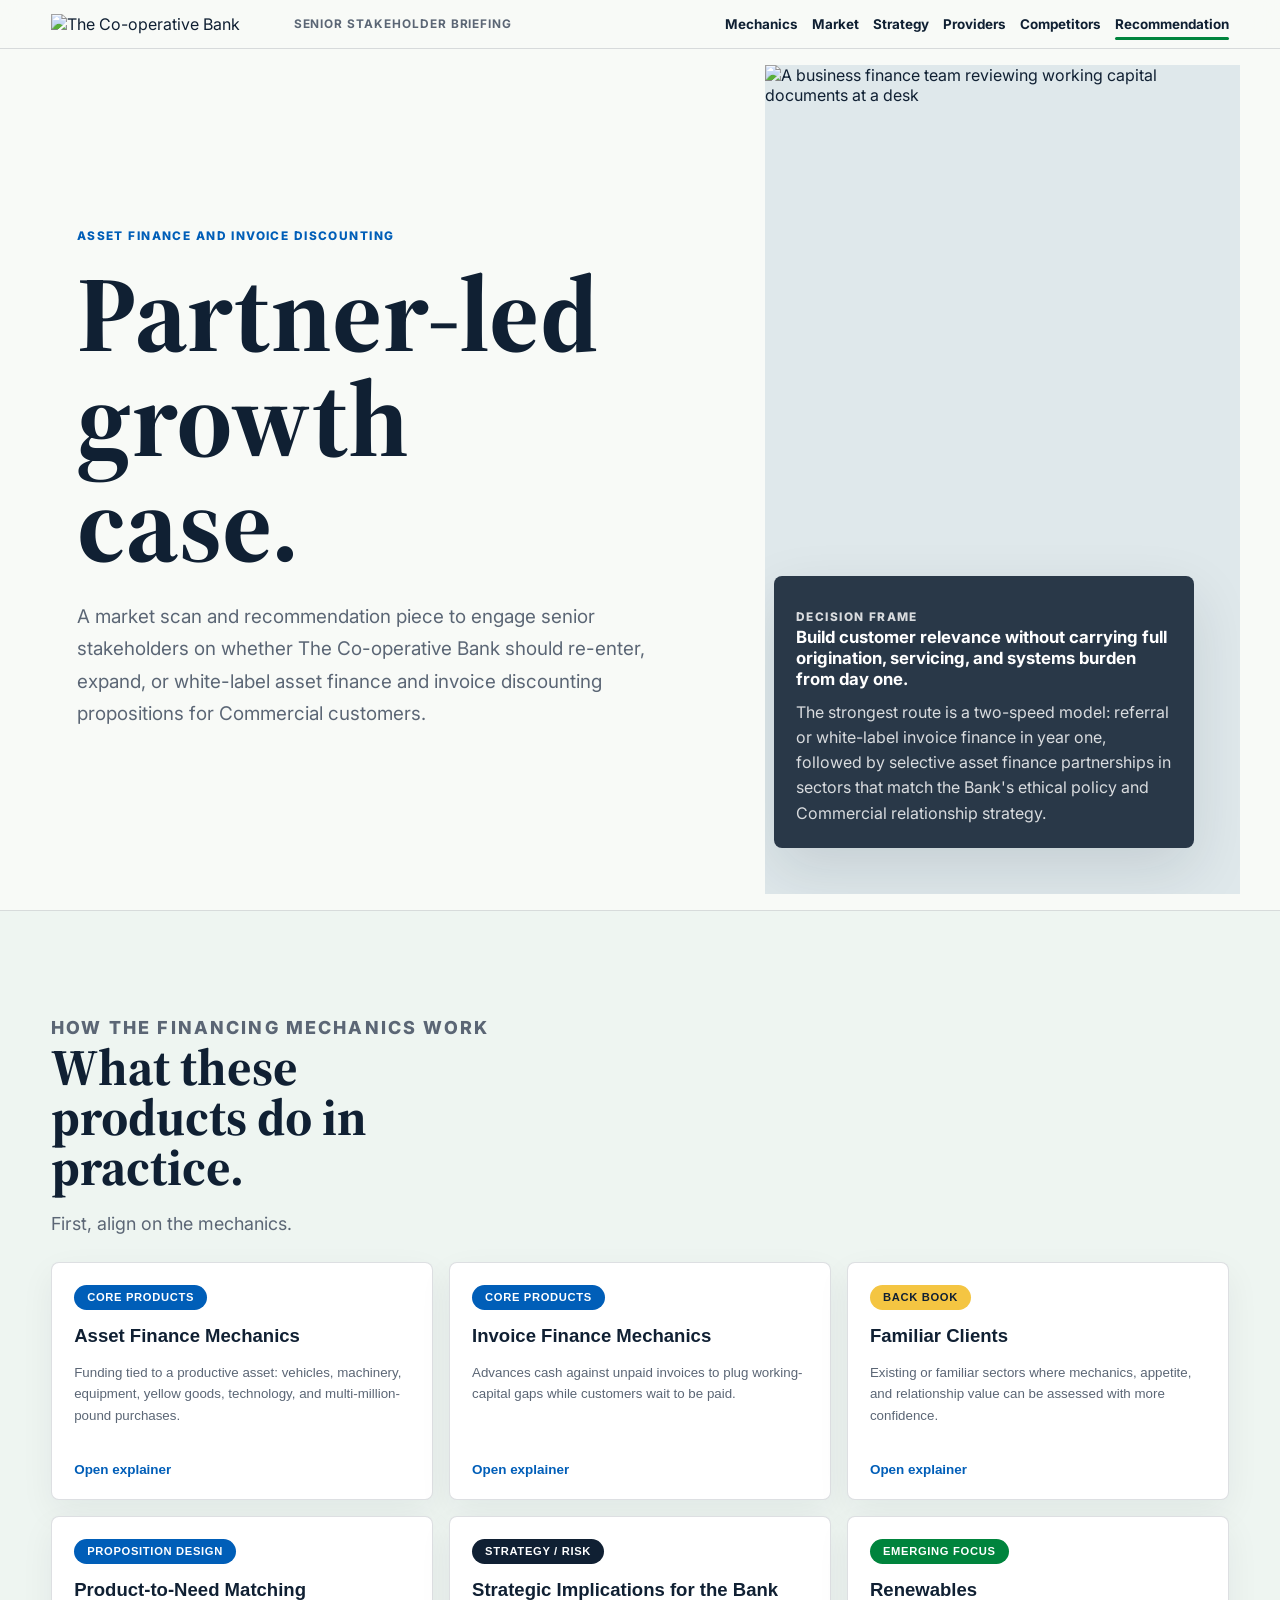
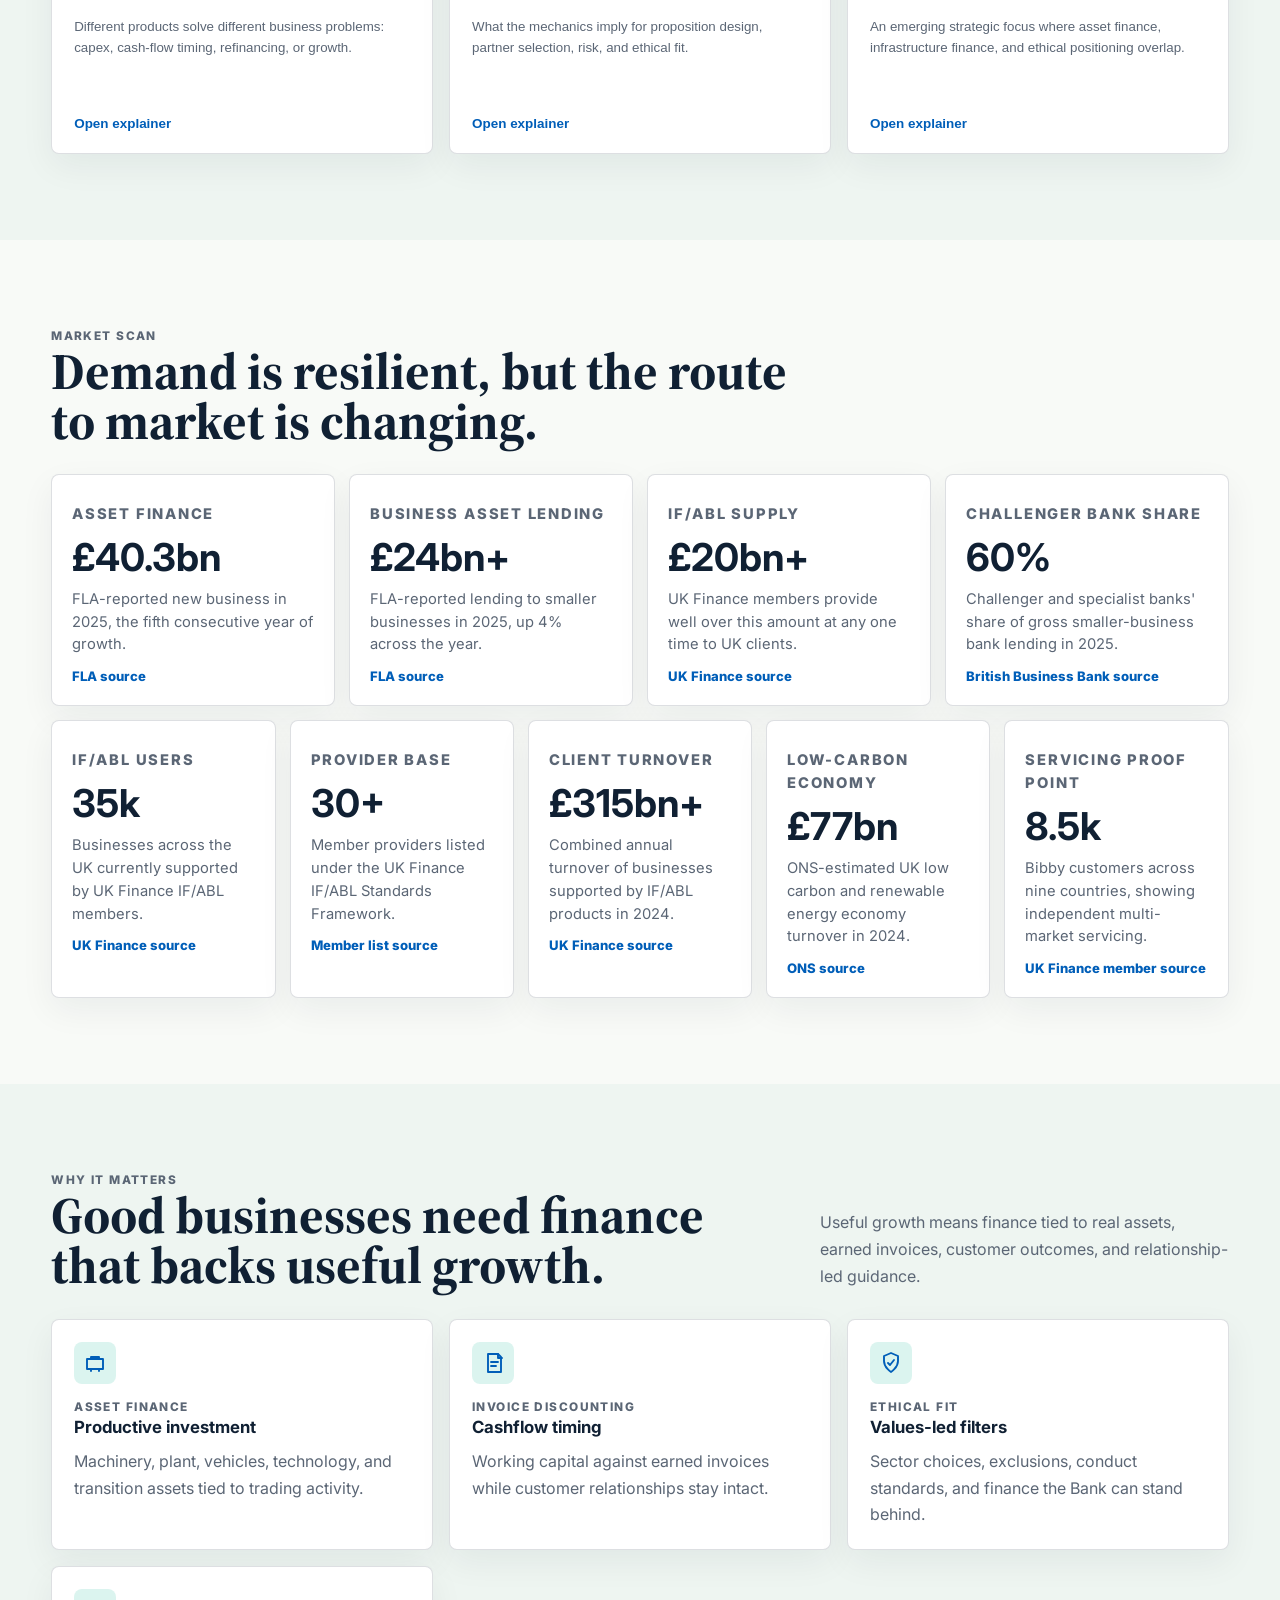
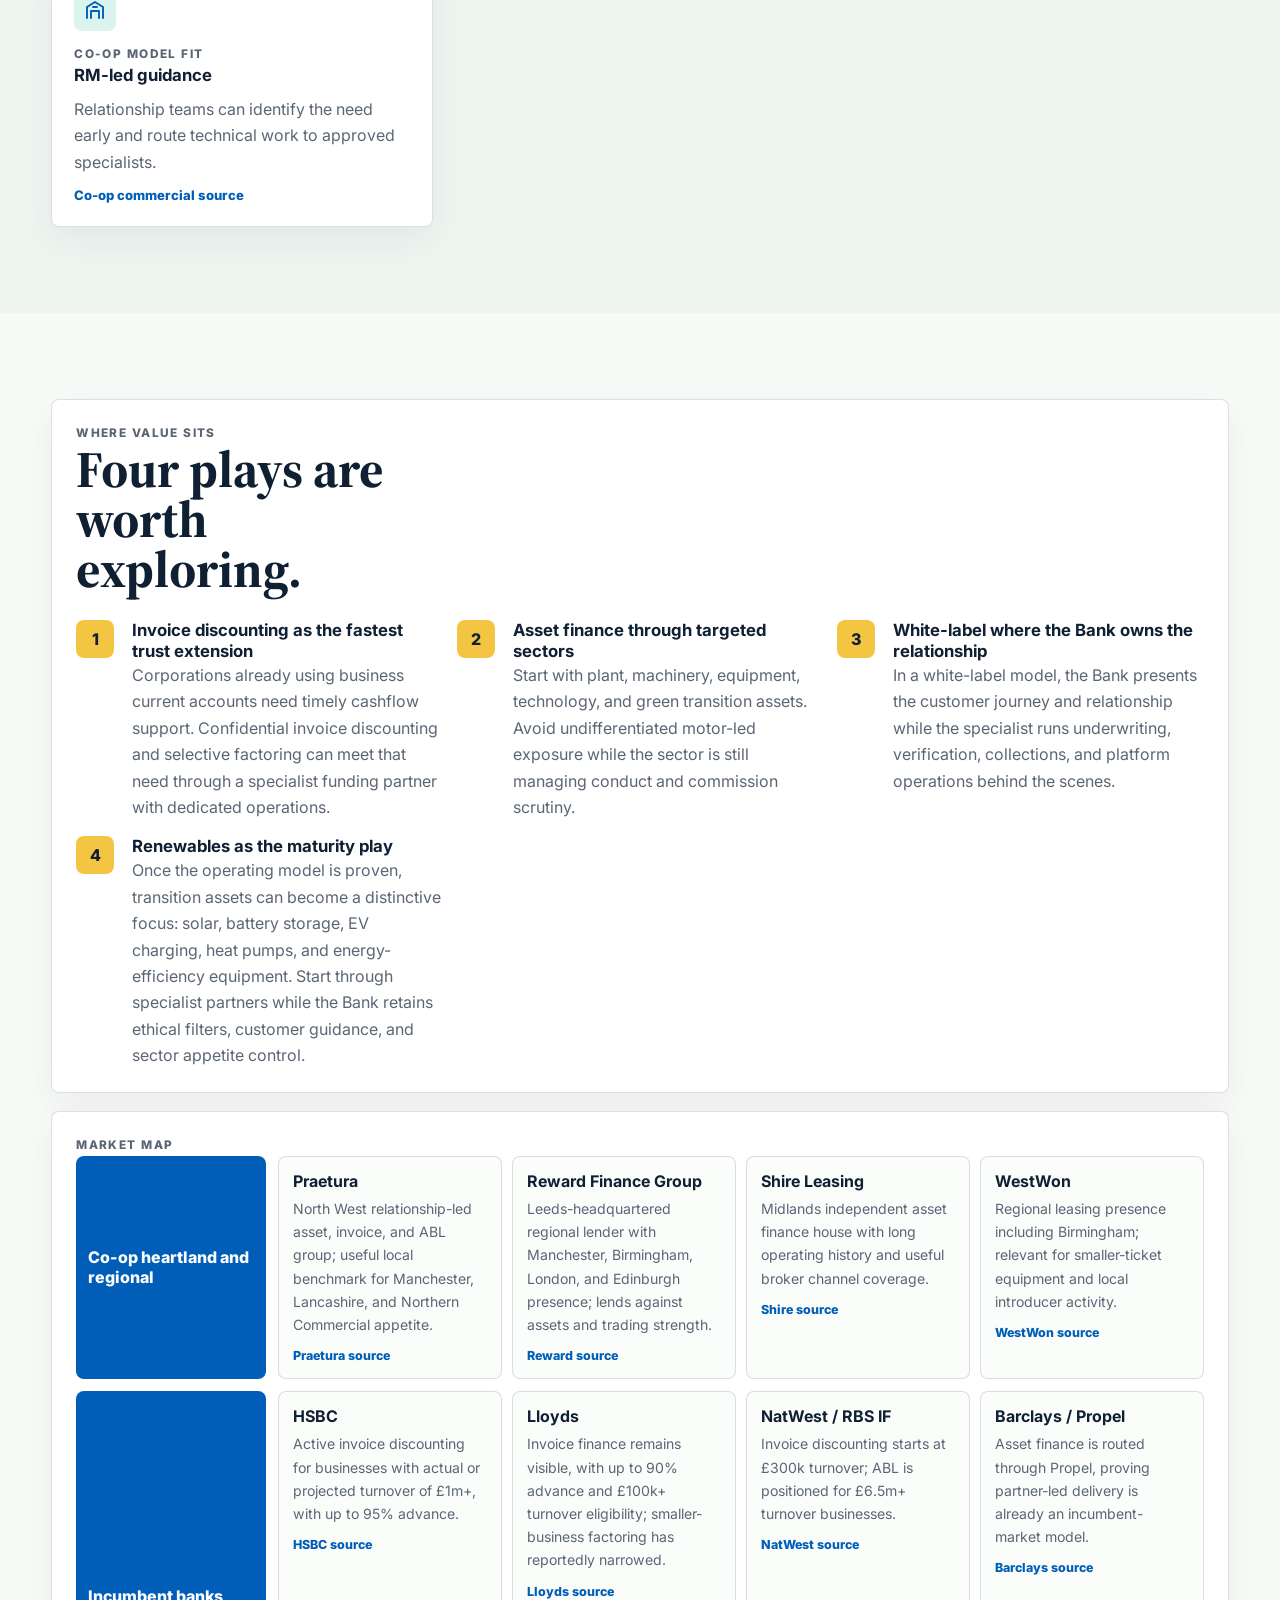
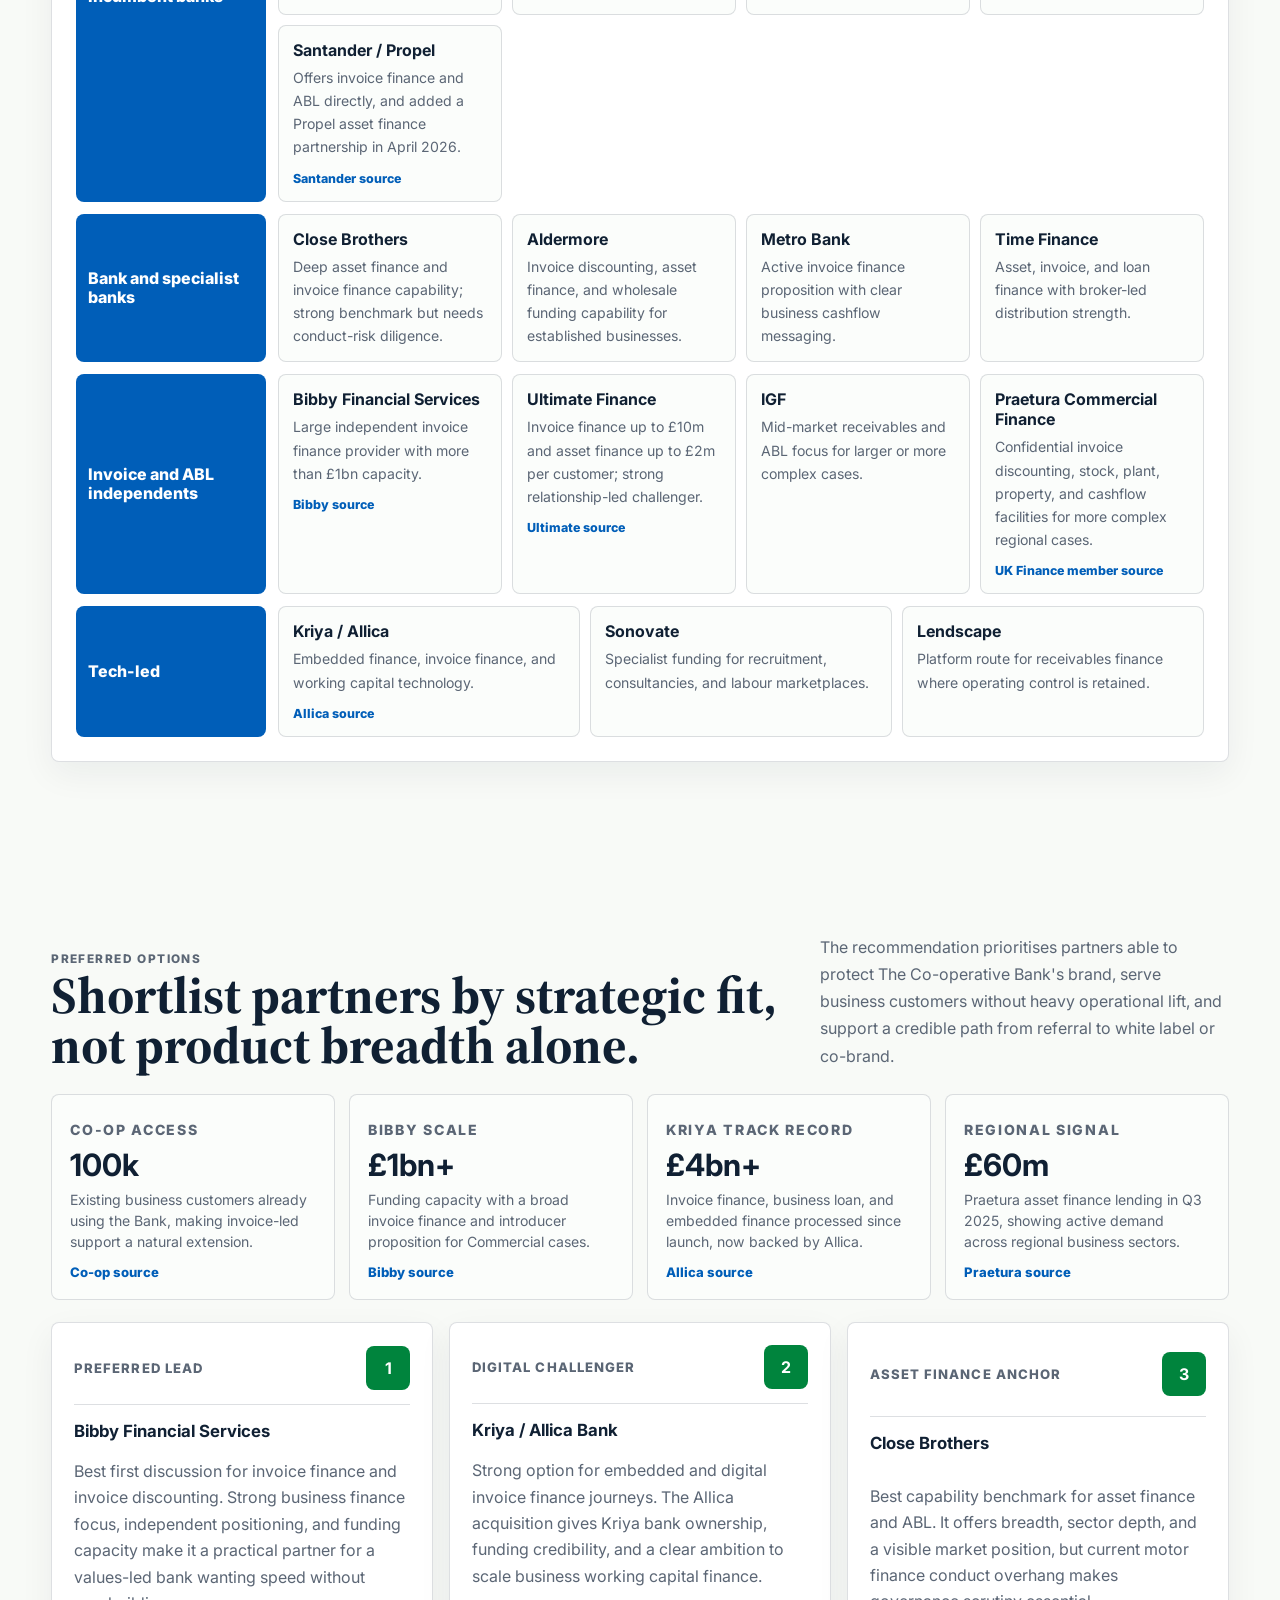
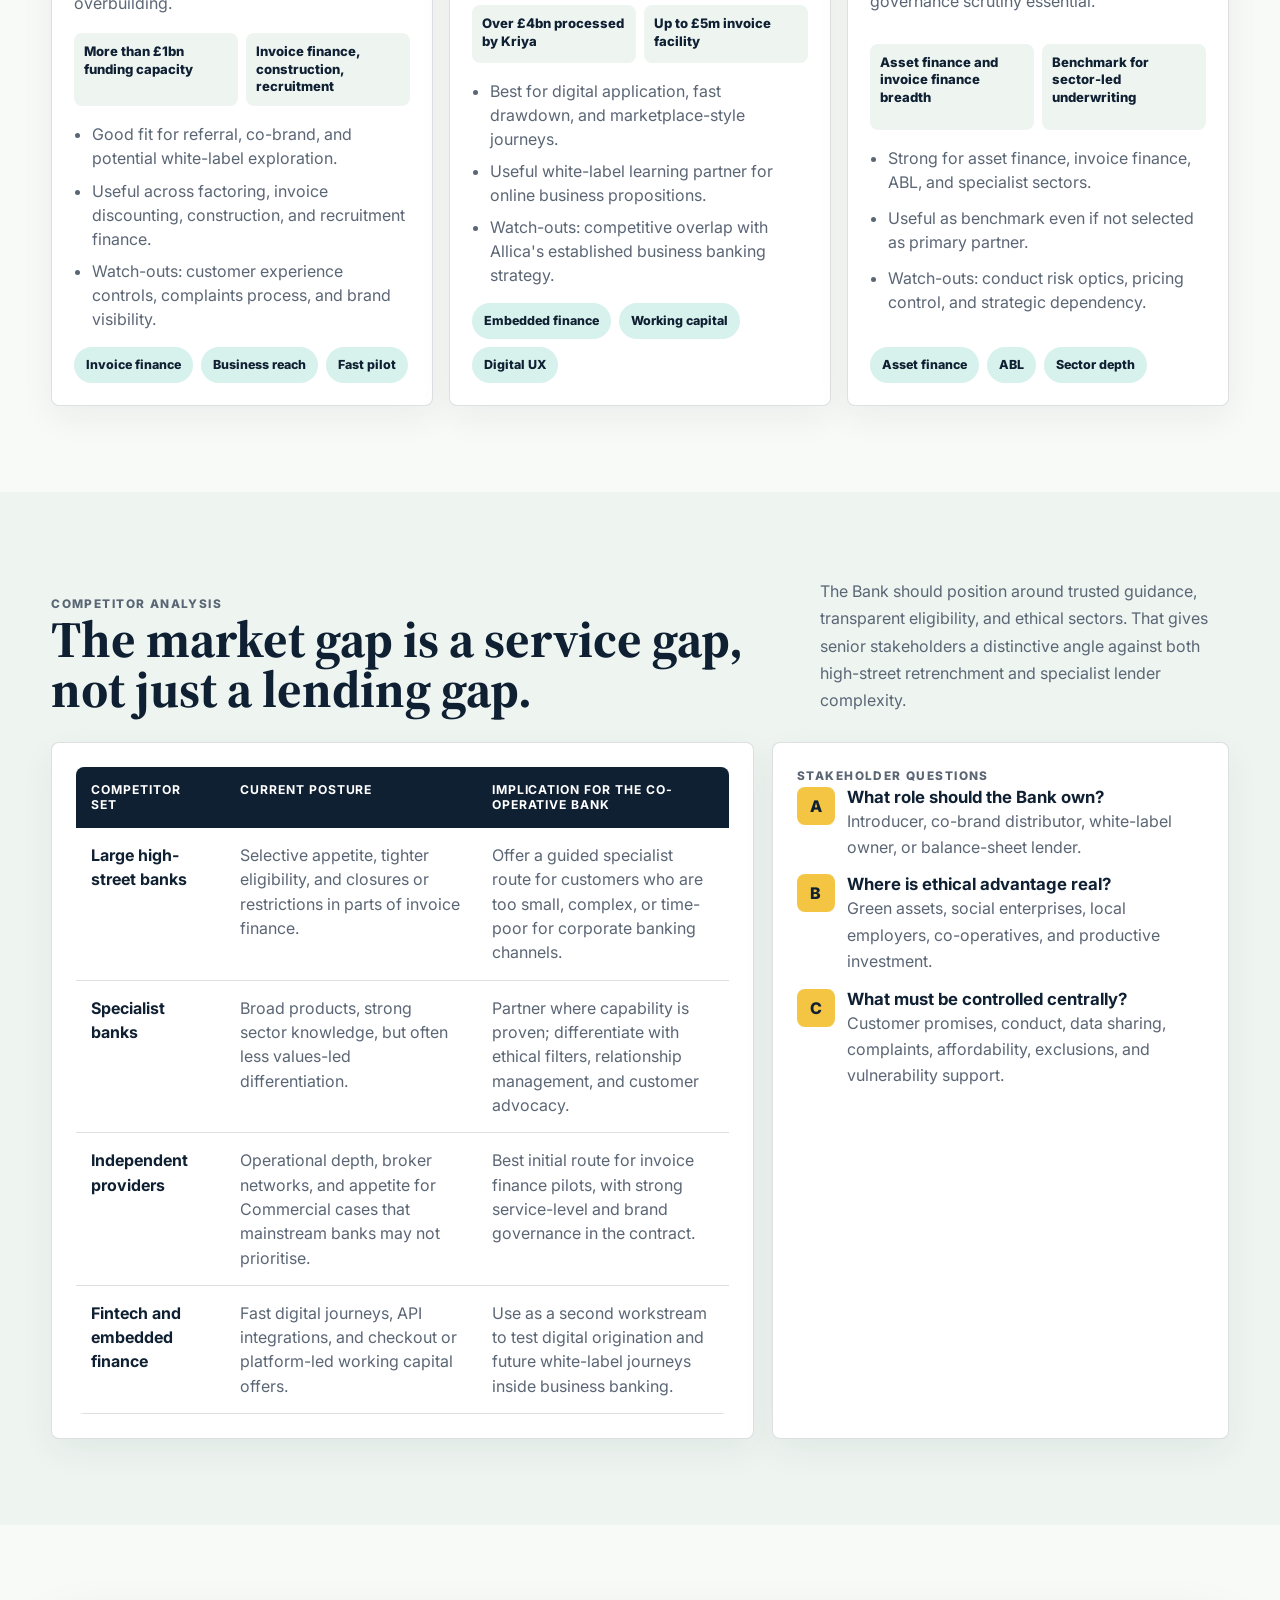
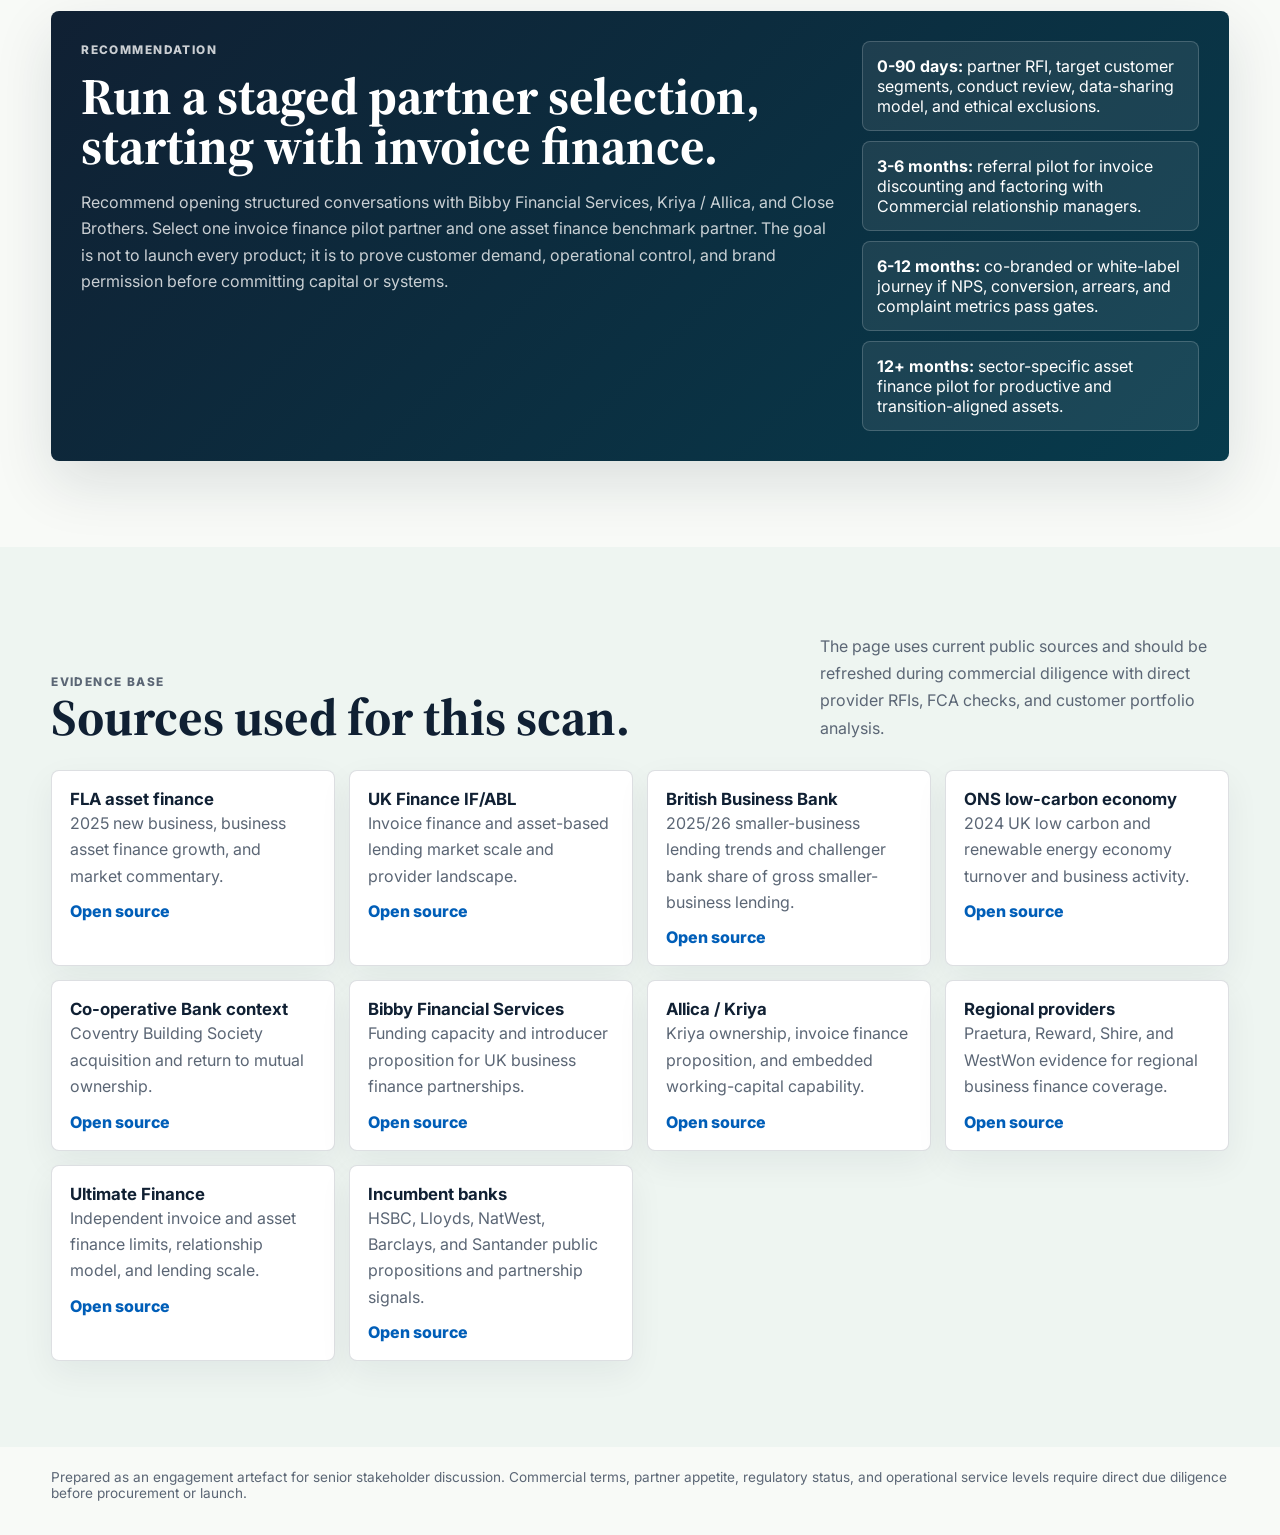
==== commit 75f4a4cf: "Add files via upload" ====
--- a/index.html
+++ b/index.html
@@ -382,6 +382,7 @@
 
       .mechanic-card {
         display: grid;
+        grid-template-rows: auto auto 1fr auto;
         gap: 14px;
         min-height: 238px;
         padding: 22px;
@@ -421,13 +422,19 @@
       }
 
       .category-label {
+        display: inline-flex;
+        align-items: center;
+        width: fit-content;
+        max-width: 100%;
         justify-self: start;
-        padding: 7px 9px;
+        padding: 7px 13px;
         border-radius: 999px;
         color: var(--ink);
-        font-size: 0.72rem;
+        font-size: 0.7rem;
         font-weight: 800;
-        letter-spacing: 0.08em;
+        letter-spacing: 0.06em;
+        line-height: 1.05;
+        white-space: nowrap;
         text-transform: uppercase;
         background: var(--aqua);
       }
@@ -601,7 +608,7 @@
 
       .risk-tile-grid {
         display: grid;
-        grid-template-columns: repeat(5, minmax(0, 1fr));
+        grid-template-columns: repeat(3, minmax(0, 1fr));
         gap: 12px;
       }
 
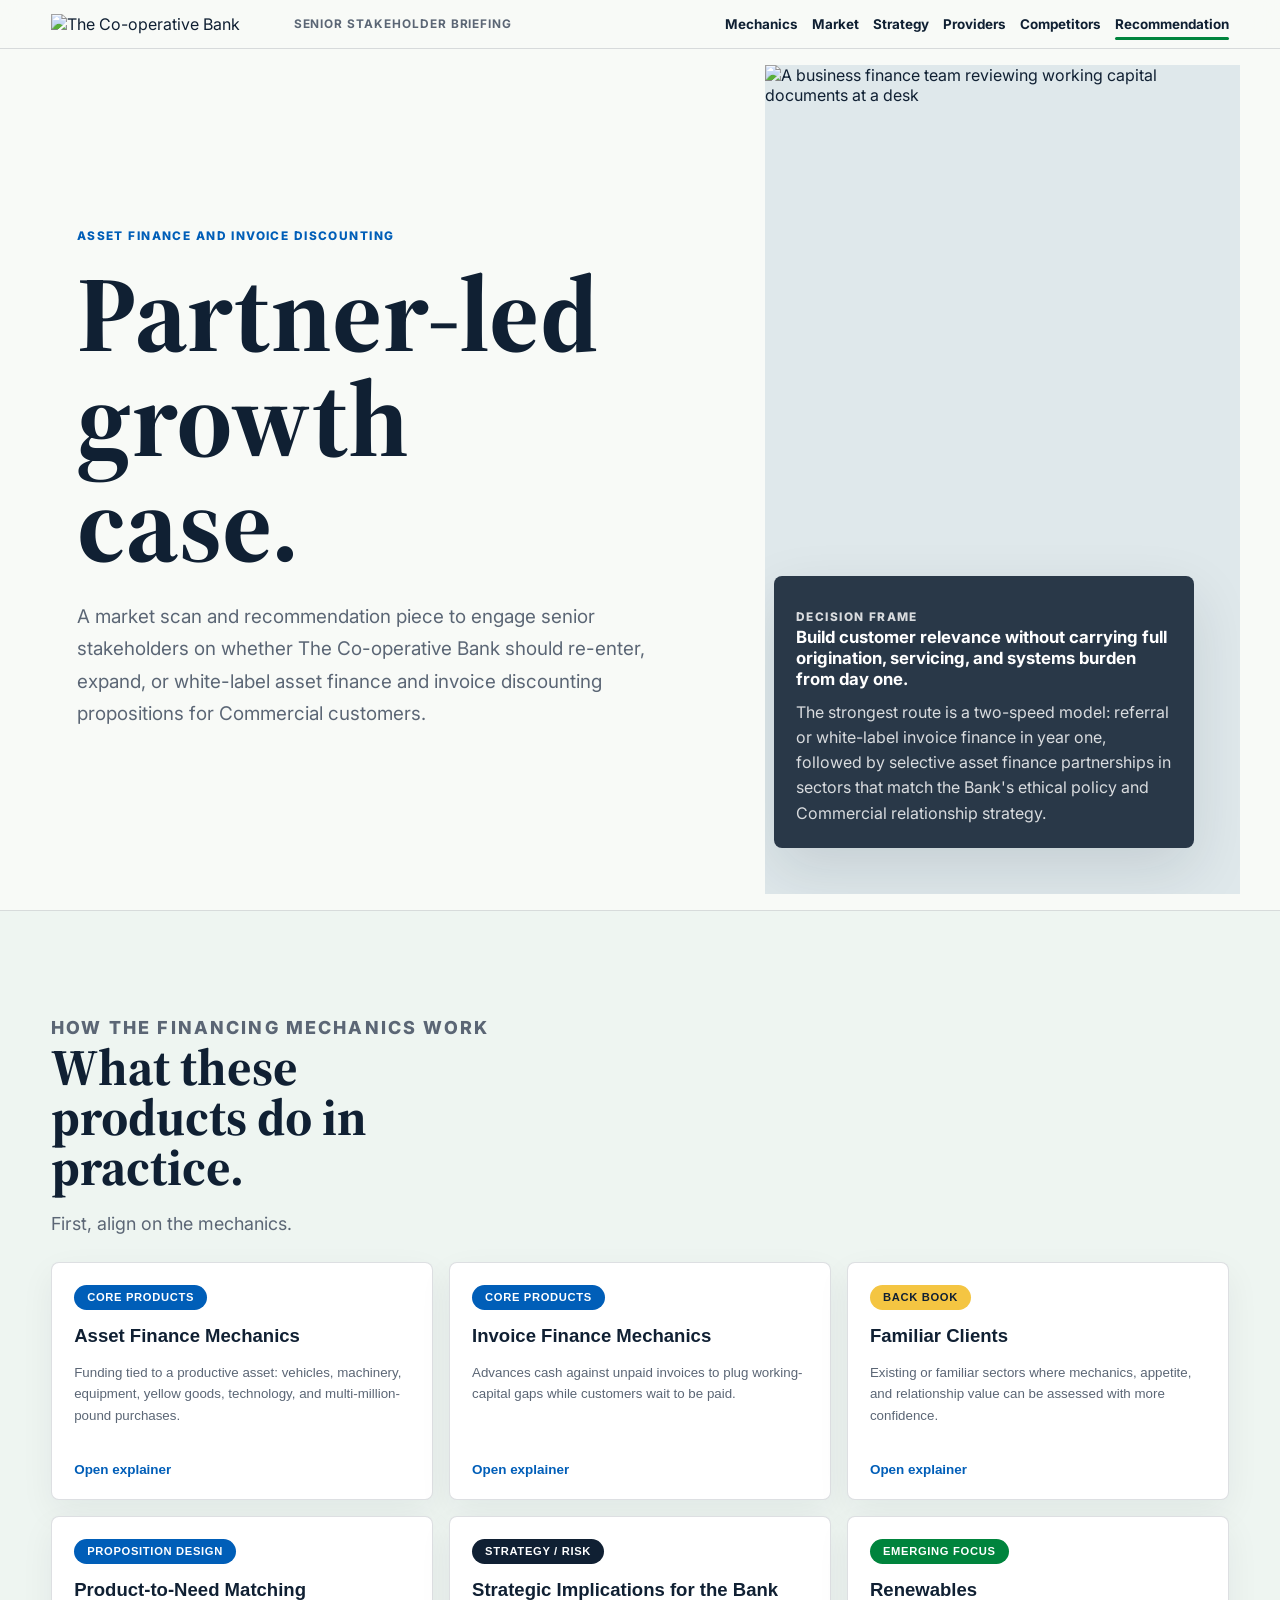
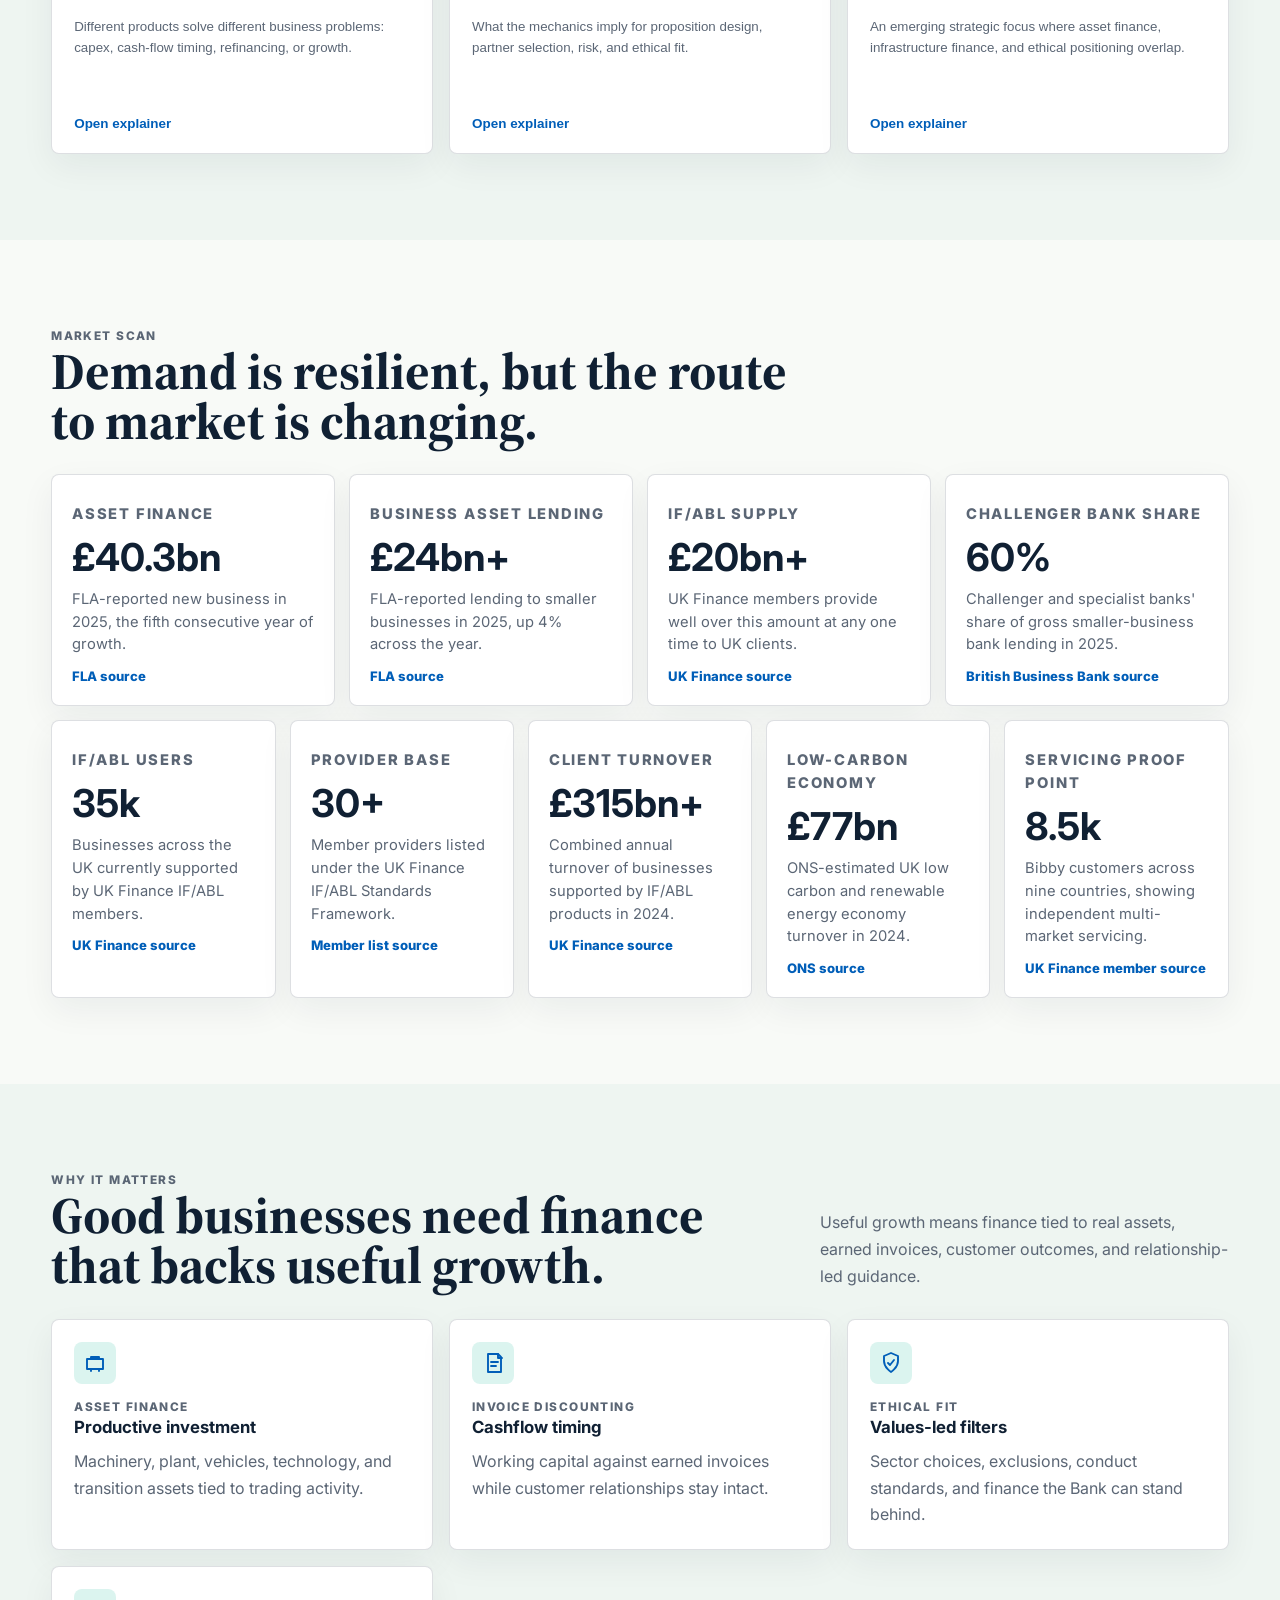
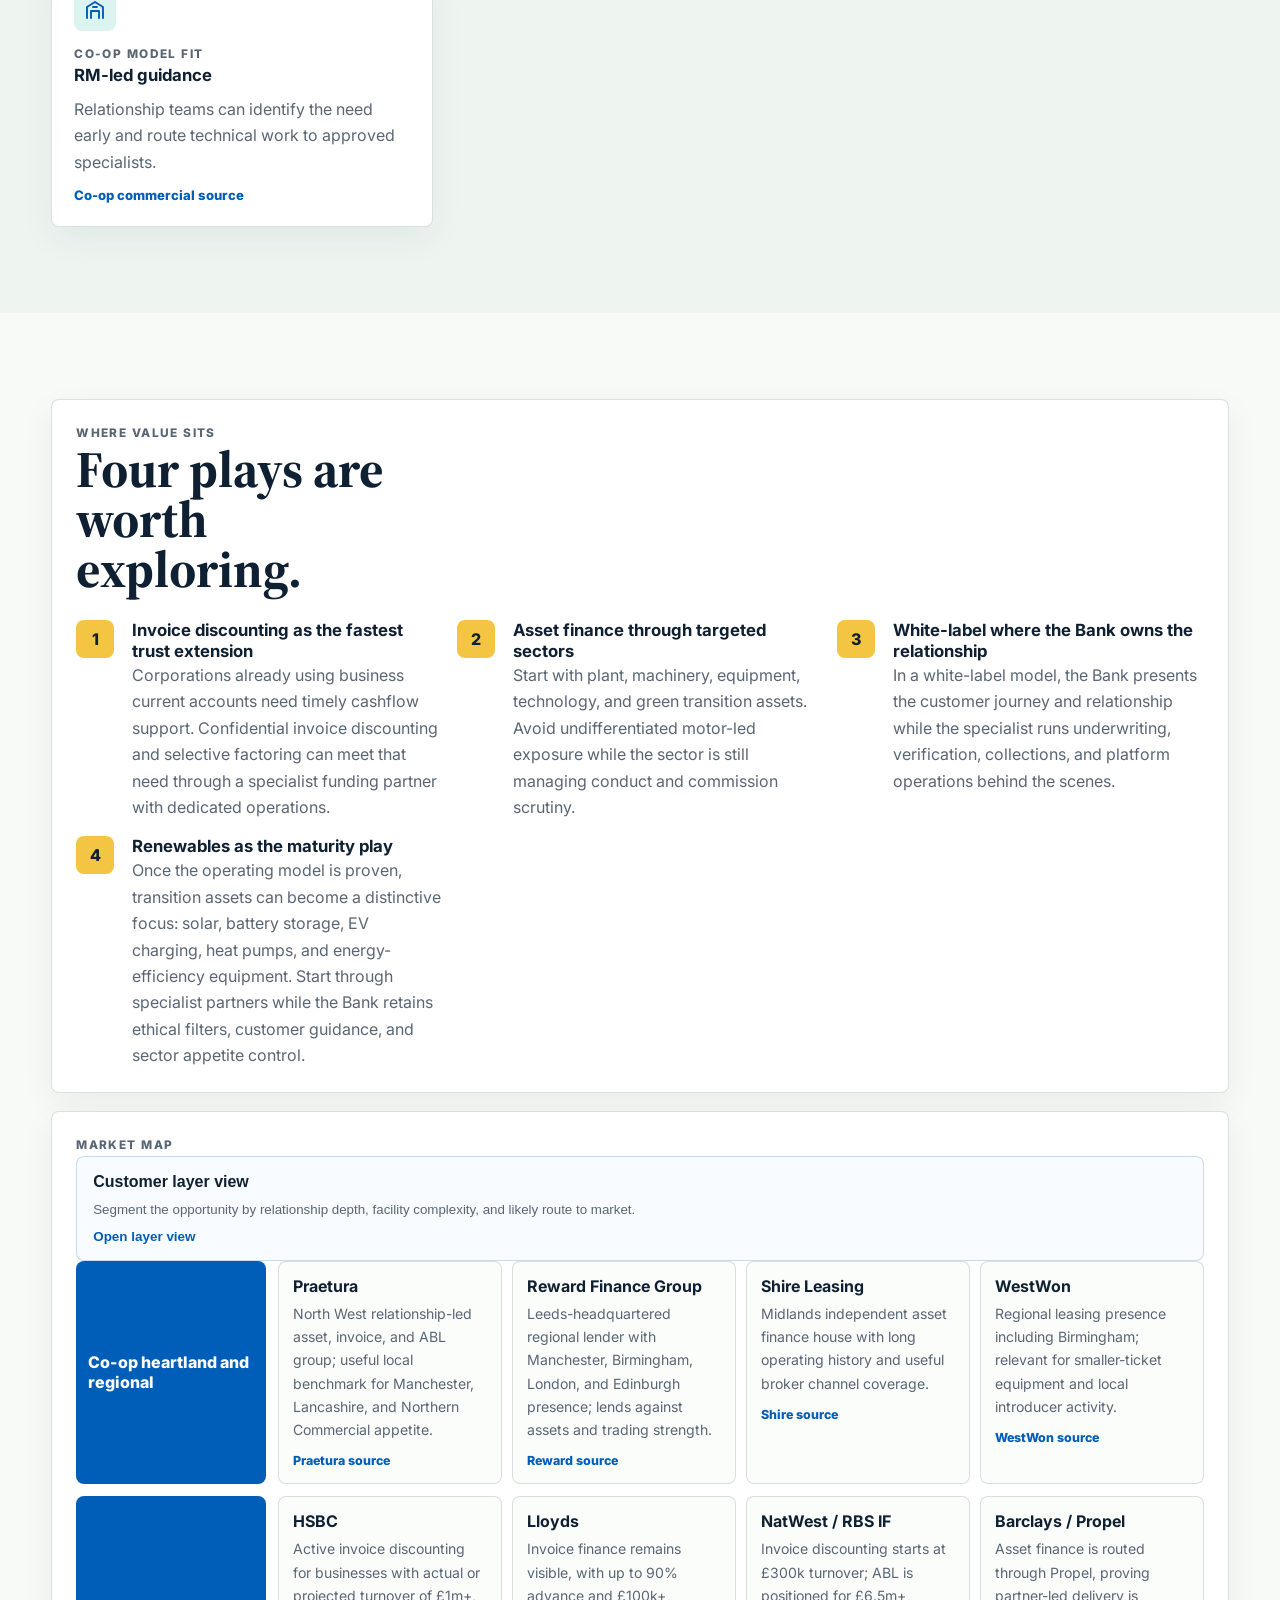
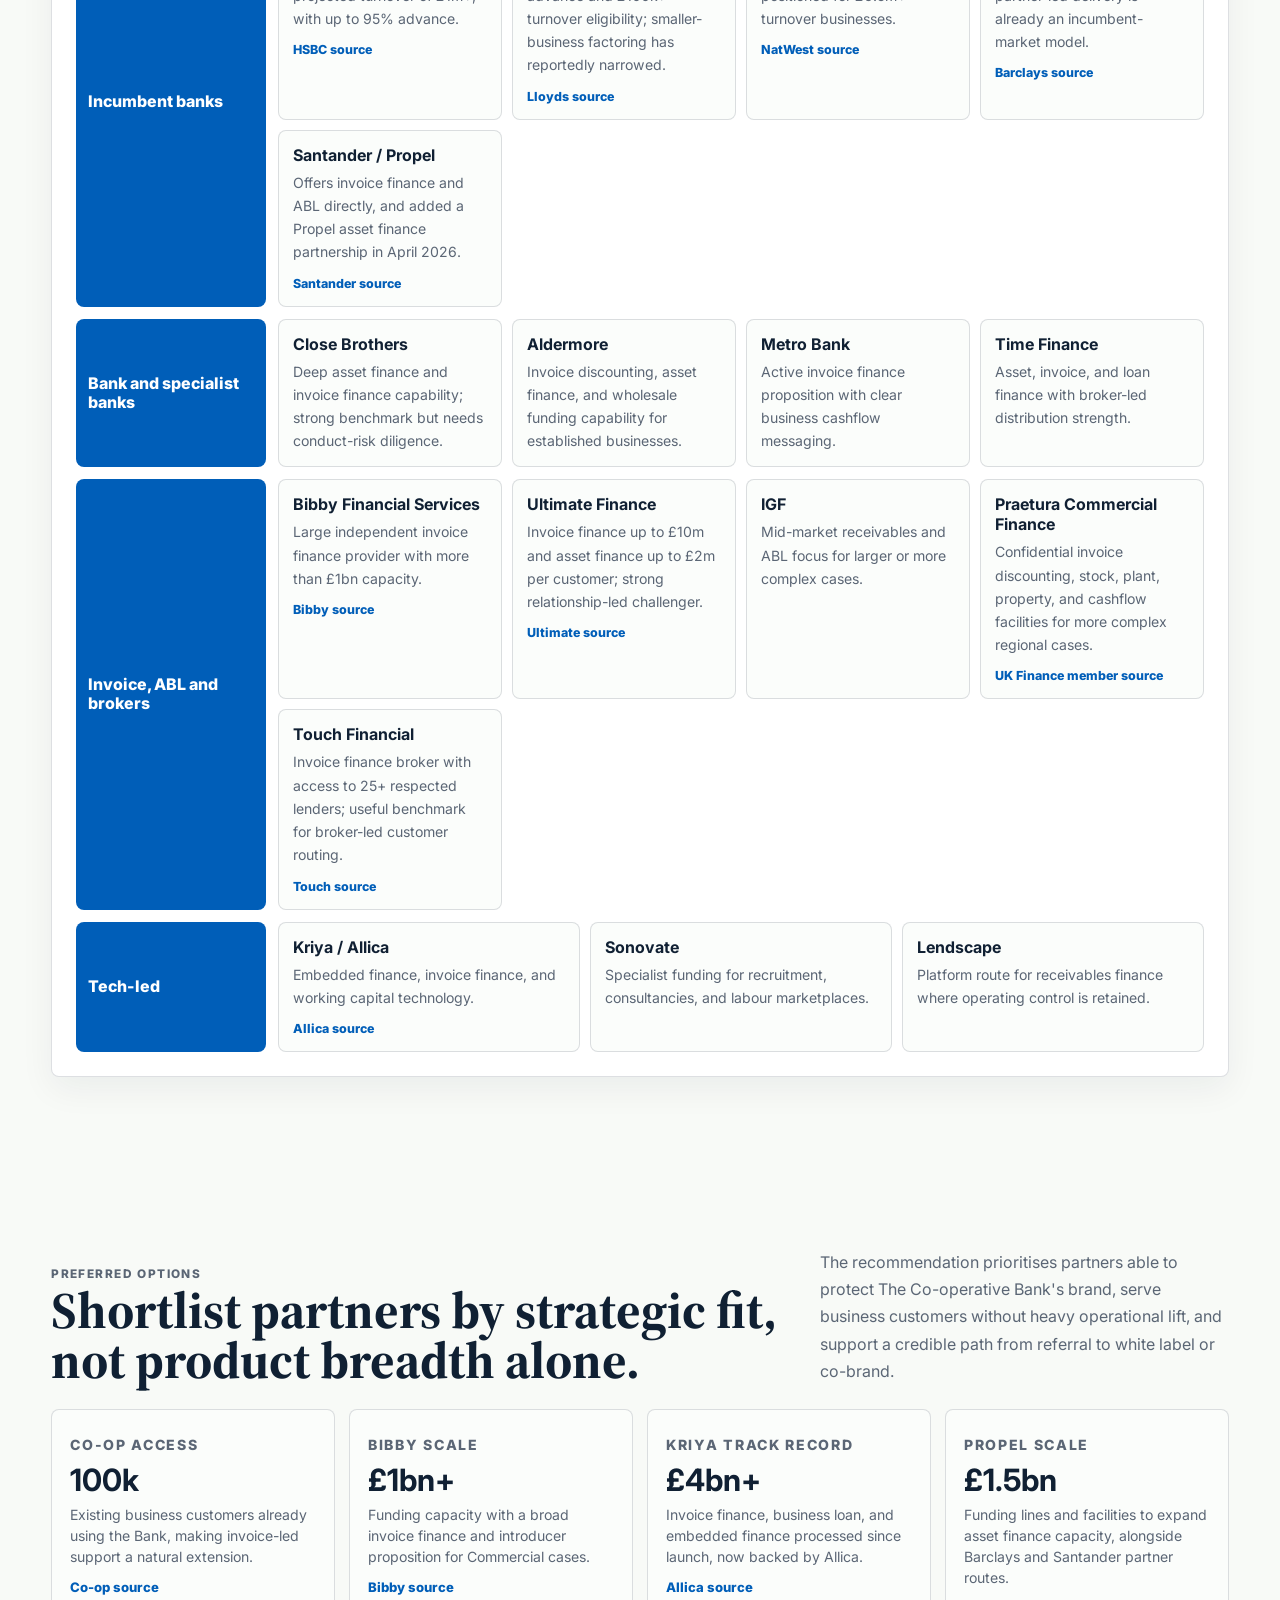
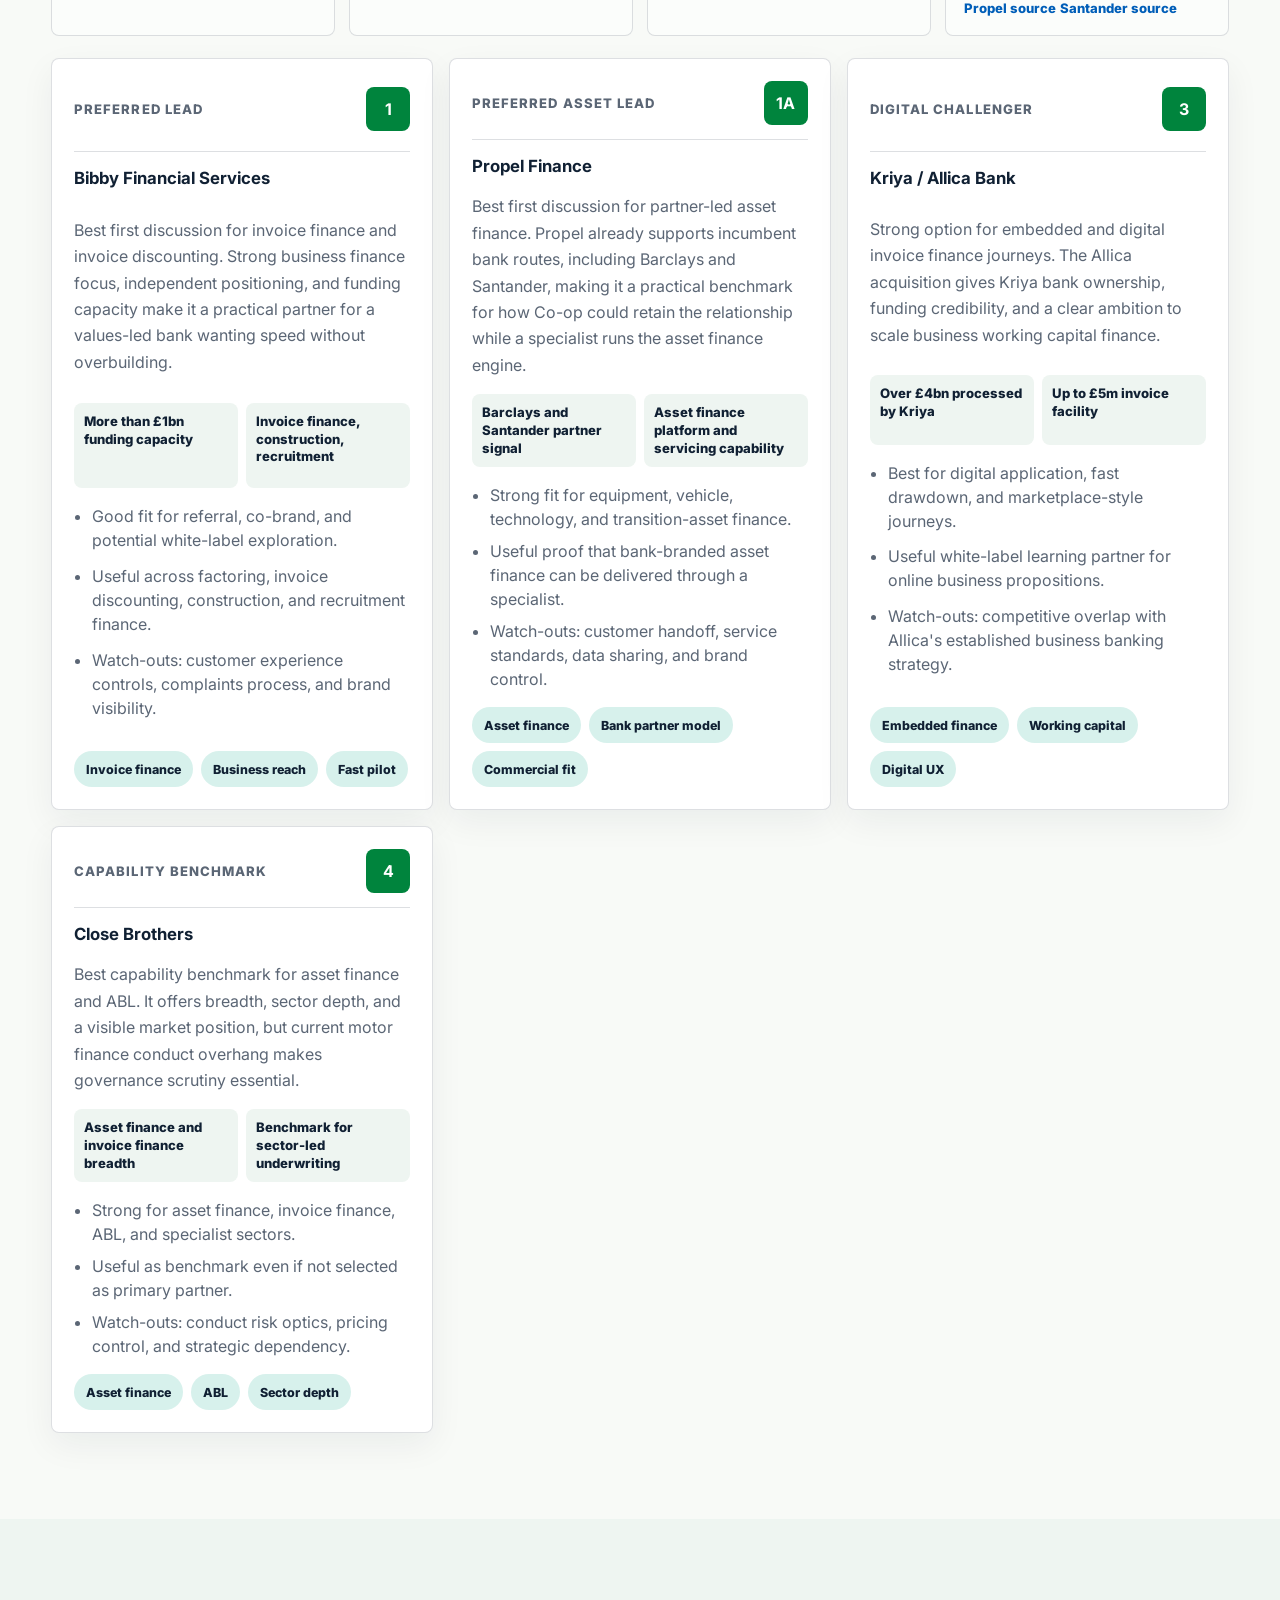
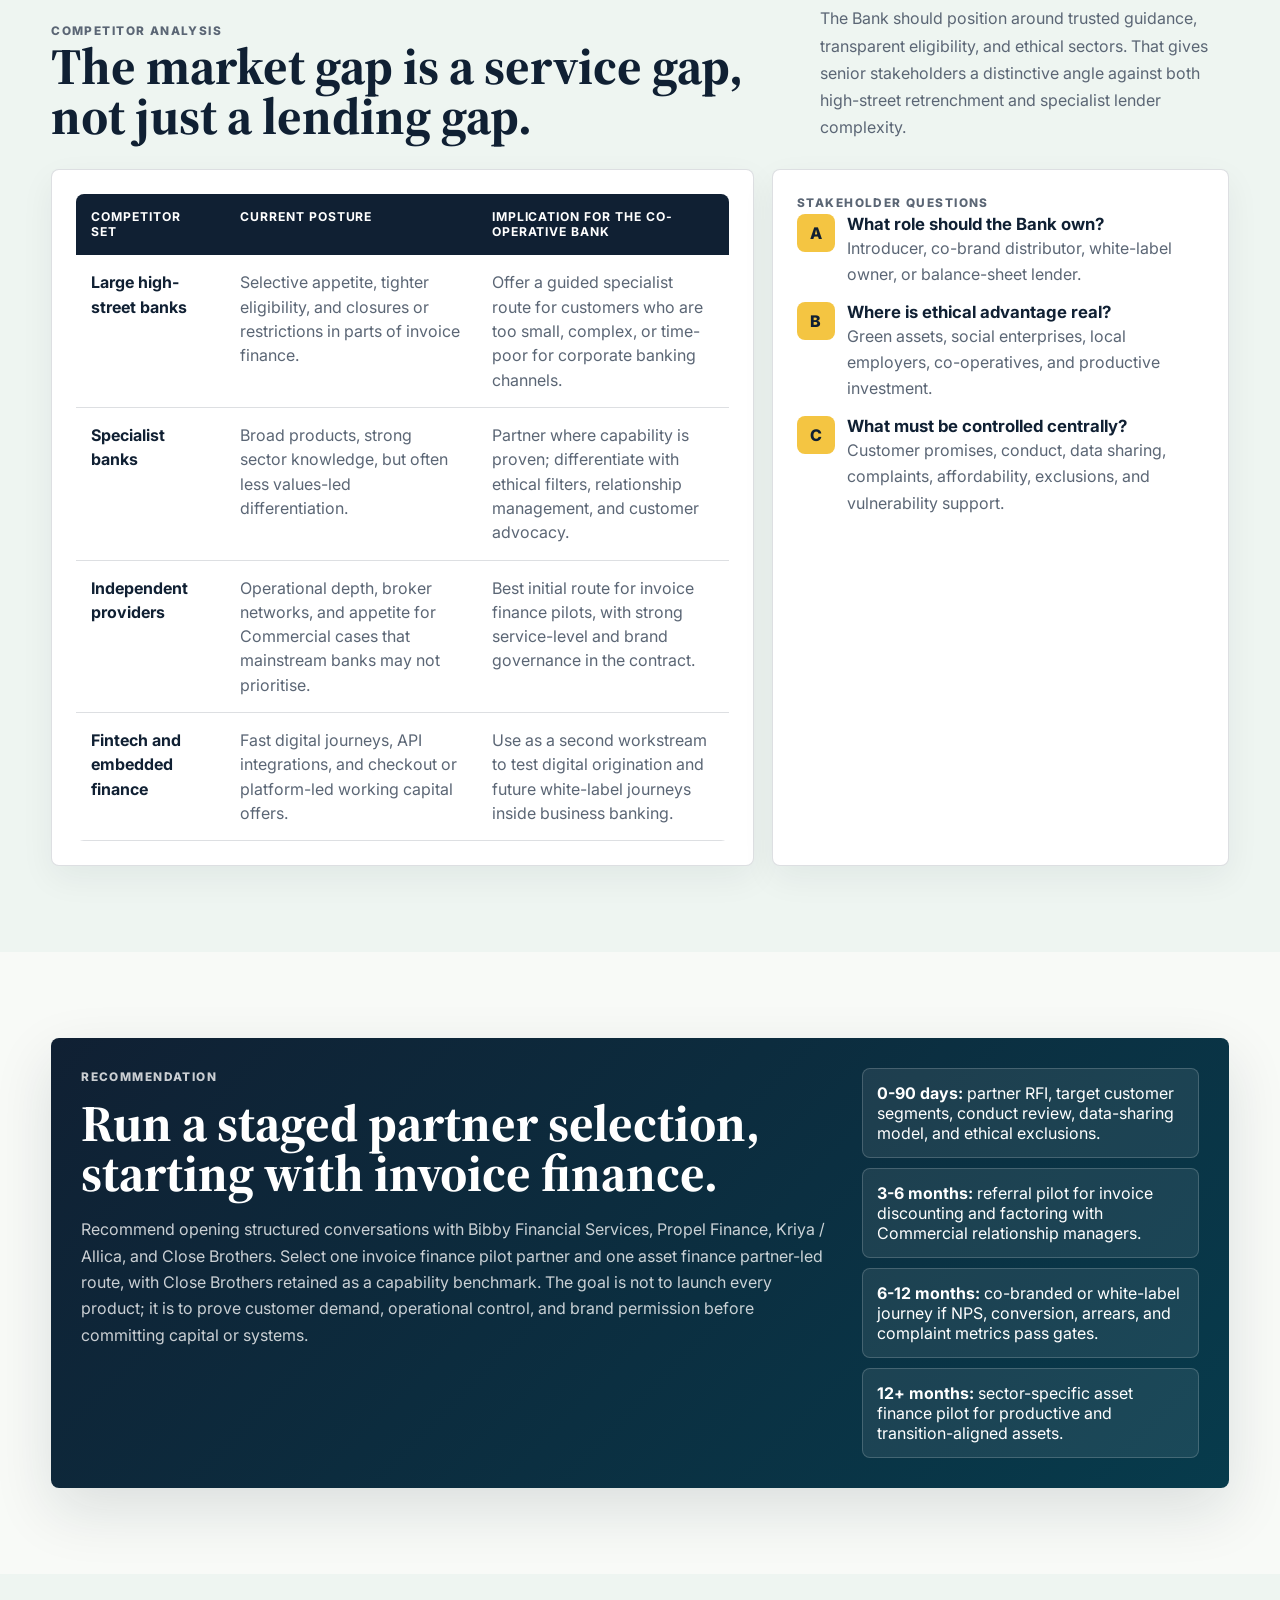
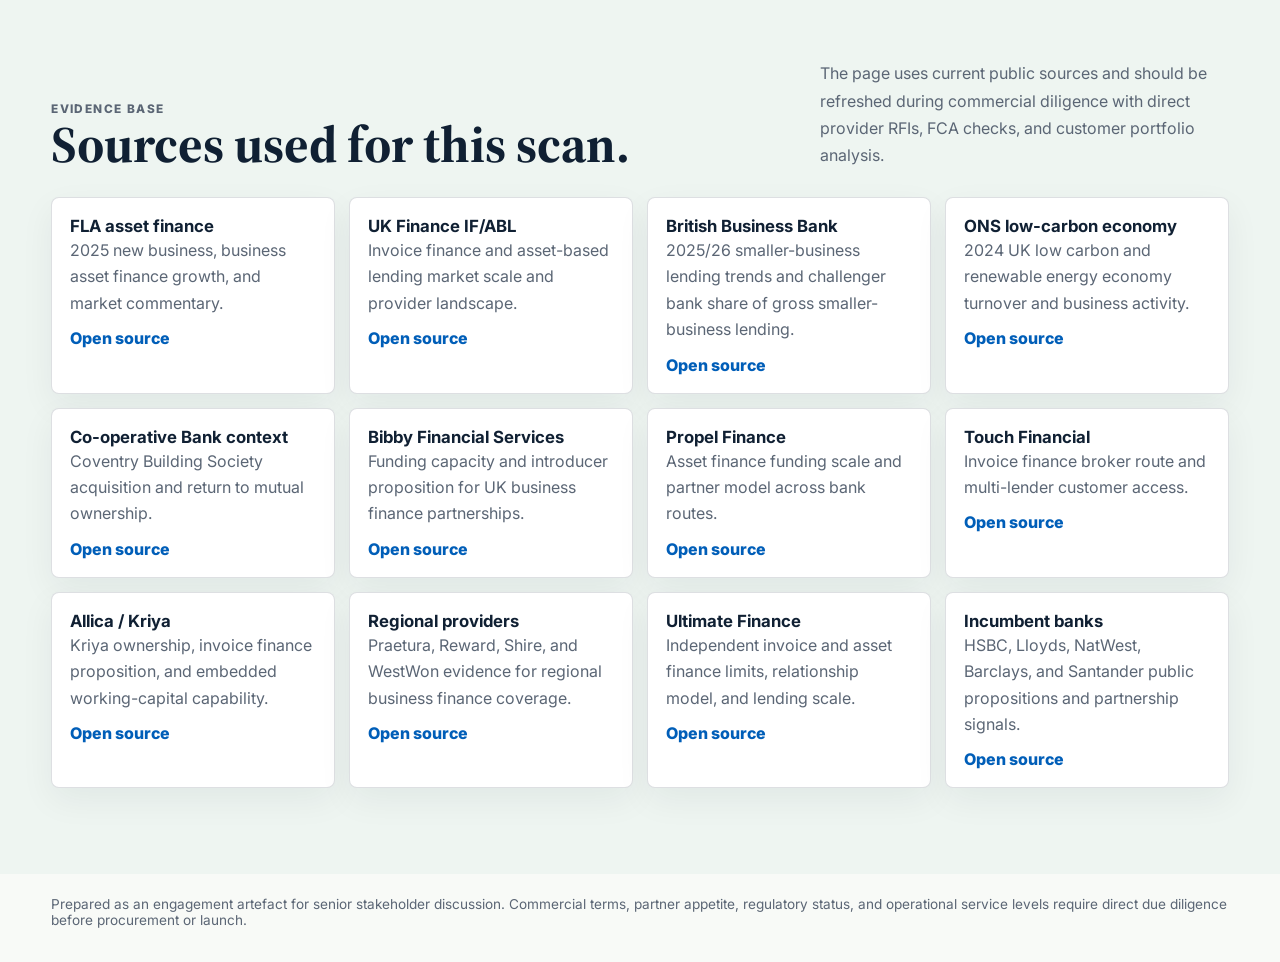
==== commit 42fcfddc: "Add files via upload" ====
--- a/index.html
+++ b/index.html
@@ -612,6 +612,42 @@
         gap: 12px;
       }
 
+      .customer-layer-grid {
+        display: grid;
+        grid-template-columns: repeat(3, minmax(0, 1fr));
+        gap: 12px;
+      }
+
+      .customer-layer-card {
+        display: grid;
+        gap: 12px;
+        padding: 18px;
+        border: 1px solid rgba(16, 32, 51, 0.1);
+        border-radius: 8px;
+        background: rgba(255, 255, 255, 0.84);
+      }
+
+      .customer-layer-card strong {
+        font-size: 1.08rem;
+      }
+
+      .customer-layer-meta {
+        display: inline-flex;
+        width: fit-content;
+        padding: 7px 10px;
+        border-radius: 999px;
+        color: var(--ink);
+        font-size: 0.72rem;
+        font-weight: 800;
+        background: var(--gold);
+      }
+
+      .customer-layer-card p {
+        margin: 0;
+        color: var(--muted);
+        line-height: 1.48;
+      }
+
       .risk-tile {
         display: grid;
         align-content: start;
@@ -753,6 +789,29 @@
       .map {
         display: grid;
         gap: 12px;
+      }
+
+      .layer-trigger {
+        display: grid;
+        gap: 8px;
+        width: 100%;
+        padding: 16px;
+        border: 1px solid rgba(0, 94, 184, 0.2);
+        border-radius: 8px;
+        color: var(--ink);
+        text-align: left;
+        background: #f8fbff;
+        cursor: pointer;
+      }
+
+      .layer-trigger strong {
+        font-size: 1rem;
+      }
+
+      .layer-trigger span {
+        color: var(--coop-blue);
+        font-size: 0.84rem;
+        font-weight: 800;
       }
 
       .map-row {
@@ -1084,6 +1143,10 @@
 
         .risk-tile-grid {
           grid-template-columns: repeat(2, minmax(0, 1fr));
+        }
+
+        .customer-layer-grid {
+          grid-template-columns: 1fr;
         }
 
         .value-panel .signal-list {
@@ -1465,6 +1528,11 @@
             </article>
             <article class="panel">
               <p class="kicker">Market map</p>
+              <button class="layer-trigger" type="button" data-mechanics-modal="customer-layers">
+                <strong>Customer layer view</strong>
+                <p>Segment the opportunity by relationship depth, facility complexity, and likely route to market.</p>
+                <span>Open layer view</span>
+              </button>
               <div class="map" aria-label="Provider market map">
                 <div class="map-row">
                   <div class="map-label">Co-op heartland and regional</div>
@@ -1543,7 +1611,7 @@
                   </div>
                 </div>
                 <div class="map-row">
-                  <div class="map-label">Invoice and ABL independents</div>
+                  <div class="map-label">Invoice, ABL and brokers</div>
                   <div class="map-items">
                     <div class="map-item">
                       <strong>Bibby Financial Services</strong>
@@ -1563,6 +1631,11 @@
                       <strong>Praetura Commercial Finance</strong>
                       <p>Confidential invoice discounting, stock, plant, property, and cashflow facilities for more complex regional cases.</p>
                       <a class="metric-source" href="https://www.ukfinance.org.uk/invoice-finance-and-asset-based-lending-members" target="_blank" rel="noopener noreferrer">UK Finance member source</a>
+                    </div>
+                    <div class="map-item">
+                      <strong>Touch Financial</strong>
+                      <p>Invoice finance broker with access to 25+ respected lenders; useful benchmark for broker-led customer routing.</p>
+                      <a class="metric-source" href="https://www.touchfinancial.co.uk/" target="_blank" rel="noopener noreferrer">Touch source</a>
                     </div>
                   </div>
                 </div>
@@ -1621,10 +1694,11 @@
               <a class="metric-source" href="https://www.allica.bank/press-releases/allica-bank-acquires-fintech-kriya-in-a-move-to-deliver-1-billion-of-sme-working-capital-finance-by-2028" target="_blank" rel="noopener noreferrer">Allica source</a>
             </article>
             <article class="provider-stat">
-              <p class="metric-label">Regional signal</p>
-              <strong>£60m</strong>
-              <p>Praetura asset finance lending in Q3 2025, showing active demand across regional business sectors.</p>
-              <a class="metric-source" href="https://www.praeturaaf.com/praeturas-asset-finance-division-hits-lending-record/" target="_blank" rel="noopener noreferrer">Praetura source</a>
+              <p class="metric-label">Propel scale</p>
+              <strong>£1.5bn</strong>
+              <p>Funding lines and facilities to expand asset finance capacity, alongside Barclays and Santander partner routes.</p>
+              <a class="metric-source" href="https://propelfinance.co.uk/propel-finance-completes-ps15bn-funding-lines-power-sme-growth-across-uk" target="_blank" rel="noopener noreferrer">Propel source</a>
+              <a class="metric-source" href="https://www.santander.co.uk/about-santander/media-centre/press-releases/santander-partners-with-propel-finance-to-help" target="_blank" rel="noopener noreferrer">Santander source</a>
             </article>
           </div>
           <div class="provider-grid">
@@ -1656,8 +1730,34 @@
             </article>
             <article class="provider">
               <div class="score">
+                <span>Preferred asset lead</span>
+                <strong>1A</strong>
+              </div>
+              <h3>Propel Finance</h3>
+              <p>
+                Best first discussion for partner-led asset finance. Propel already supports incumbent
+                bank routes, including Barclays and Santander, making it a practical benchmark for how
+                Co-op could retain the relationship while a specialist runs the asset finance engine.
+              </p>
+              <div class="provider-facts">
+                <span>Barclays and Santander partner signal</span>
+                <span>Asset finance platform and servicing capability</span>
+              </div>
+              <ul>
+                <li>Strong fit for equipment, vehicle, technology, and transition-asset finance.</li>
+                <li>Useful proof that bank-branded asset finance can be delivered through a specialist.</li>
+                <li>Watch-outs: customer handoff, service standards, data sharing, and brand control.</li>
+              </ul>
+              <div class="tag-row">
+                <span class="tag">Asset finance</span>
+                <span class="tag">Bank partner model</span>
+                <span class="tag">Commercial fit</span>
+              </div>
+            </article>
+            <article class="provider">
+              <div class="score">
                 <span>Digital challenger</span>
-                <strong>2</strong>
+                <strong>3</strong>
               </div>
               <h3>Kriya / Allica Bank</h3>
               <p>
@@ -1681,8 +1781,8 @@
             </article>
             <article class="provider">
               <div class="score">
-                <span>Asset finance anchor</span>
-                <strong>3</strong>
+                <span>Capability benchmark</span>
+                <strong>4</strong>
               </div>
               <h3>Close Brothers</h3>
               <p>
@@ -1789,10 +1889,11 @@
               <p class="label">Recommendation</p>
               <h2>Run a staged partner selection, starting with invoice finance.</h2>
               <p style="margin-top: 18px">
-                Recommend opening structured conversations with Bibby Financial Services, Kriya / Allica,
-                and Close Brothers. Select one invoice finance pilot partner and one asset finance
-                benchmark partner. The goal is not to launch every product; it is to prove customer demand,
-                operational control, and brand permission before committing capital or systems.
+                Recommend opening structured conversations with Bibby Financial Services, Propel Finance,
+                Kriya / Allica, and Close Brothers. Select one invoice finance pilot partner and one
+                asset finance partner-led route, with Close Brothers retained as a capability benchmark.
+                The goal is not to launch every product; it is to prove customer demand, operational
+                control, and brand permission before committing capital or systems.
               </p>
             </div>
             <ul class="phase-list">
@@ -1853,6 +1954,16 @@
               <h3>Bibby Financial Services</h3>
               <p>Funding capacity and introducer proposition for UK business finance partnerships.</p>
               <a href="https://www.bibbyfinancialservices.com/introducer/welcome-new-introducers" target="_blank" rel="noopener noreferrer">Open source</a>
+            </article>
+            <article class="source">
+              <h3>Propel Finance</h3>
+              <p>Asset finance funding scale and partner model across bank routes.</p>
+              <a href="https://propelfinance.co.uk/propel-finance-completes-ps15bn-funding-lines-power-sme-growth-across-uk" target="_blank" rel="noopener noreferrer">Open source</a>
+            </article>
+            <article class="source">
+              <h3>Touch Financial</h3>
+              <p>Invoice finance broker route and multi-lender customer access.</p>
+              <a href="https://www.touchfinancial.co.uk/" target="_blank" rel="noopener noreferrer">Open source</a>
             </article>
             <article class="source">
               <h3>Allica / Kriya</h3>
@@ -1909,6 +2020,39 @@
     <script>
       (() => {
         const mechanicsContent = {
+          "customer-layers": {
+            category: "Market map",
+            title: "Customer Layer View",
+            definition:
+              "The same products need different routes by relationship depth, facility size, and operational complexity. Turnover bands are indicative, not hard eligibility.",
+            layerCards: [
+              {
+                layer: "Smaller business",
+                turnover: "Usually below £2m",
+                need: "Cash-flow timing, smaller equipment, straightforward trading needs.",
+                route: "Referral or broker-style journey.",
+                partner: "Speed, simple eligibility, and low operational lift."
+              },
+              {
+                layer: "Commercial / mid-market",
+                turnover: "Often £2m-£25m",
+                need: "Asset purchase, contract growth, debtor-day pressure, refinance.",
+                route: "RM-led referral, co-brand, or selective white-label.",
+                partner: "RM triage, partner servicing, governance, and conduct control."
+              },
+              {
+                layer: "Larger corporate",
+                turnover: "Typically £25m+",
+                need: "Larger asset-backed, receivables, ABL, or structured facilities.",
+                route: "Structured specialist route.",
+                partner: "Deeper underwriting, controls, bespoke structuring, and senior oversight."
+              }
+            ],
+            consider: [
+              "Use turnover as a guide only; product fit should still depend on facility size, debtor quality, asset type, sector appetite, security, and relationship context.",
+              "This makes partner selection practical: Bibby for invoice-led working capital, Propel for partner-led asset finance, and specialist routes for complex ABL or corporate cases."
+            ]
+          },
           "asset-finance": {
             category: "Core products",
             title: "Asset Finance Mechanics",
@@ -2139,6 +2283,30 @@
           `;
         };
 
+        const customerLayerBlock = (items) => {
+          if (!items?.length) return "";
+          return `
+            <section class="modal-block risk-strip">
+              <h3>Customer layers</h3>
+              <div class="customer-layer-grid">
+                ${items
+                  .map(
+                    (item) => `
+                      <article class="customer-layer-card">
+                        <span class="customer-layer-meta">${item.turnover}</span>
+                        <strong>${item.layer}</strong>
+                        <p><b>Need:</b> ${item.need}</p>
+                        <p><b>Best route:</b> ${item.route}</p>
+                        <p><b>Partner implication:</b> ${item.partner}</p>
+                      </article>
+                    `
+                  )
+                  .join("")}
+              </div>
+            </section>
+          `;
+        };
+
         const tableBlock = (table) => {
           if (!table) return "";
           return `
@@ -2174,6 +2342,8 @@
                 listBlock("Typical cases", content.uses),
                 listBlock("What the Bank needs to consider", content.consider)
               ].join("")
+            : content.layerCards
+            ? [customerLayerBlock(content.layerCards), listBlock("What the Bank needs to consider", content.consider)].join("")
             : [
                 listBlock(content.howTitle || "How it works", content.how),
                 listBlock("Typical cases", content.uses),
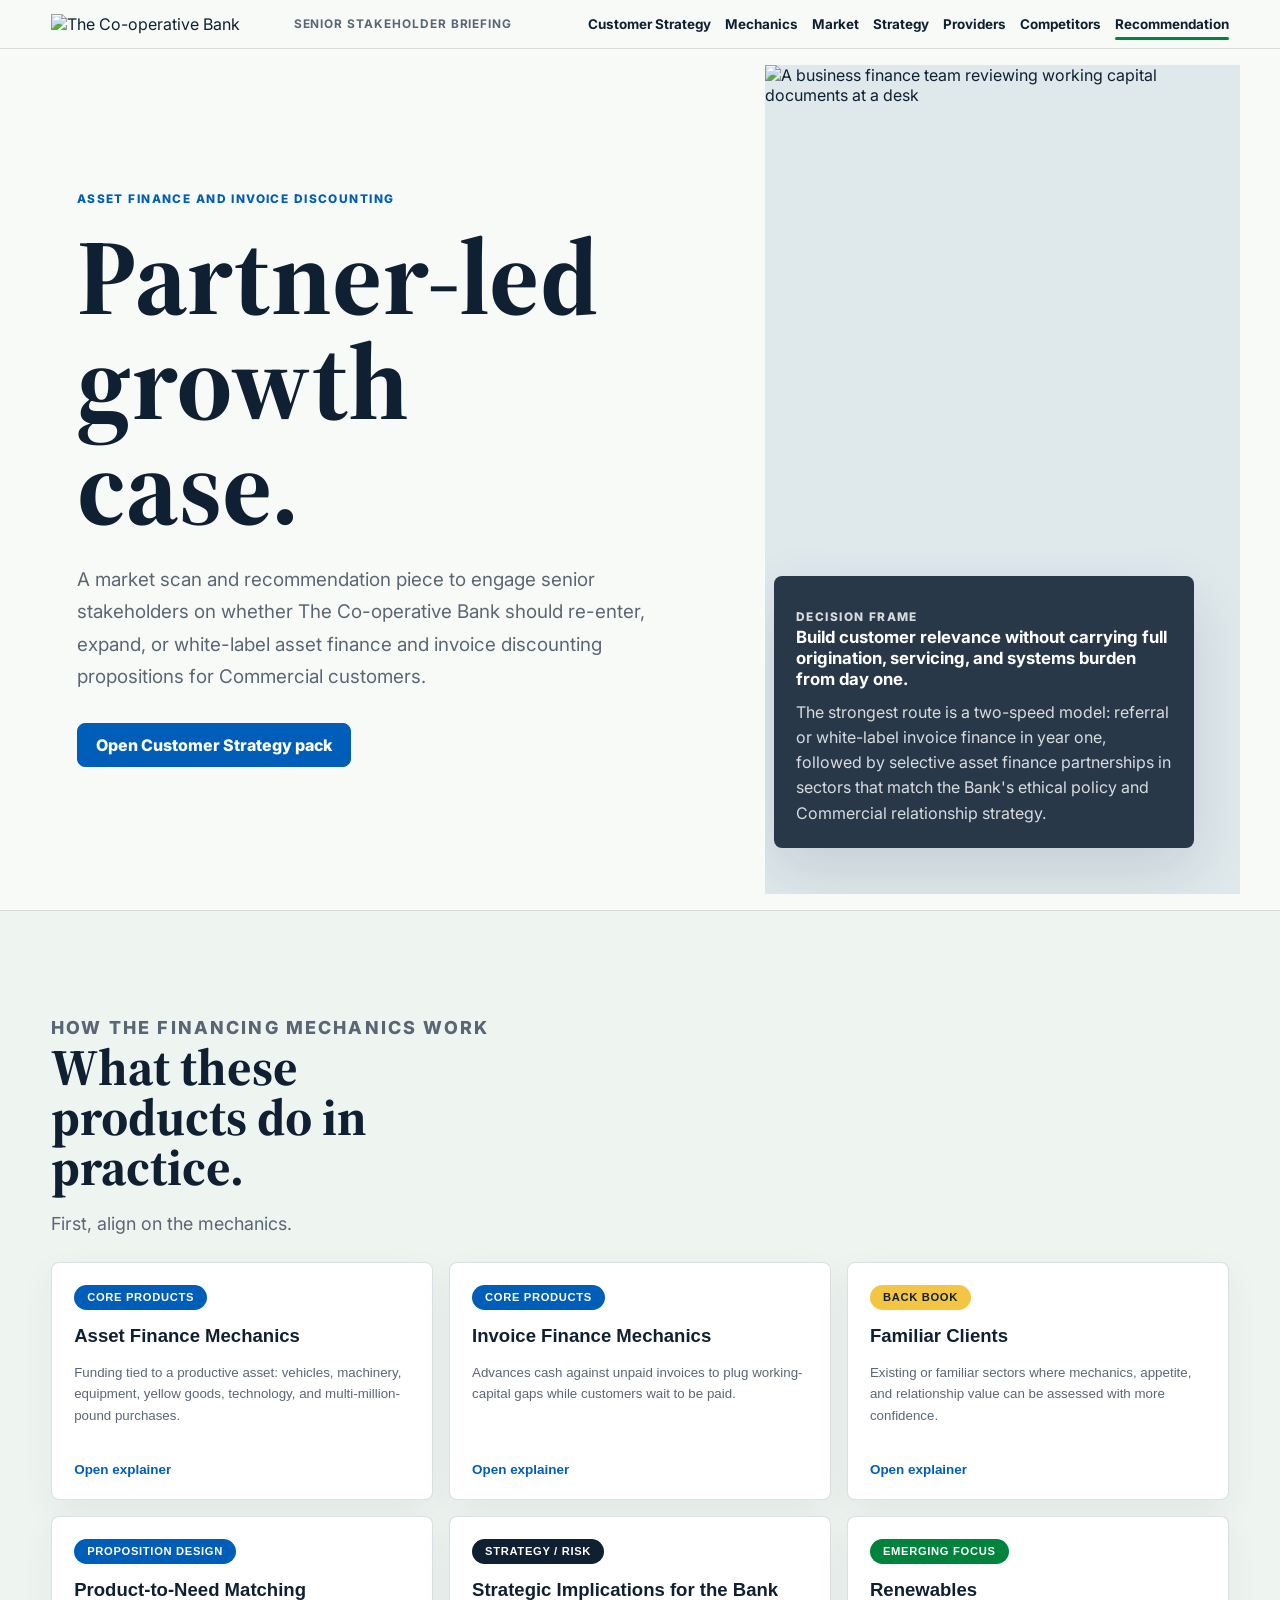
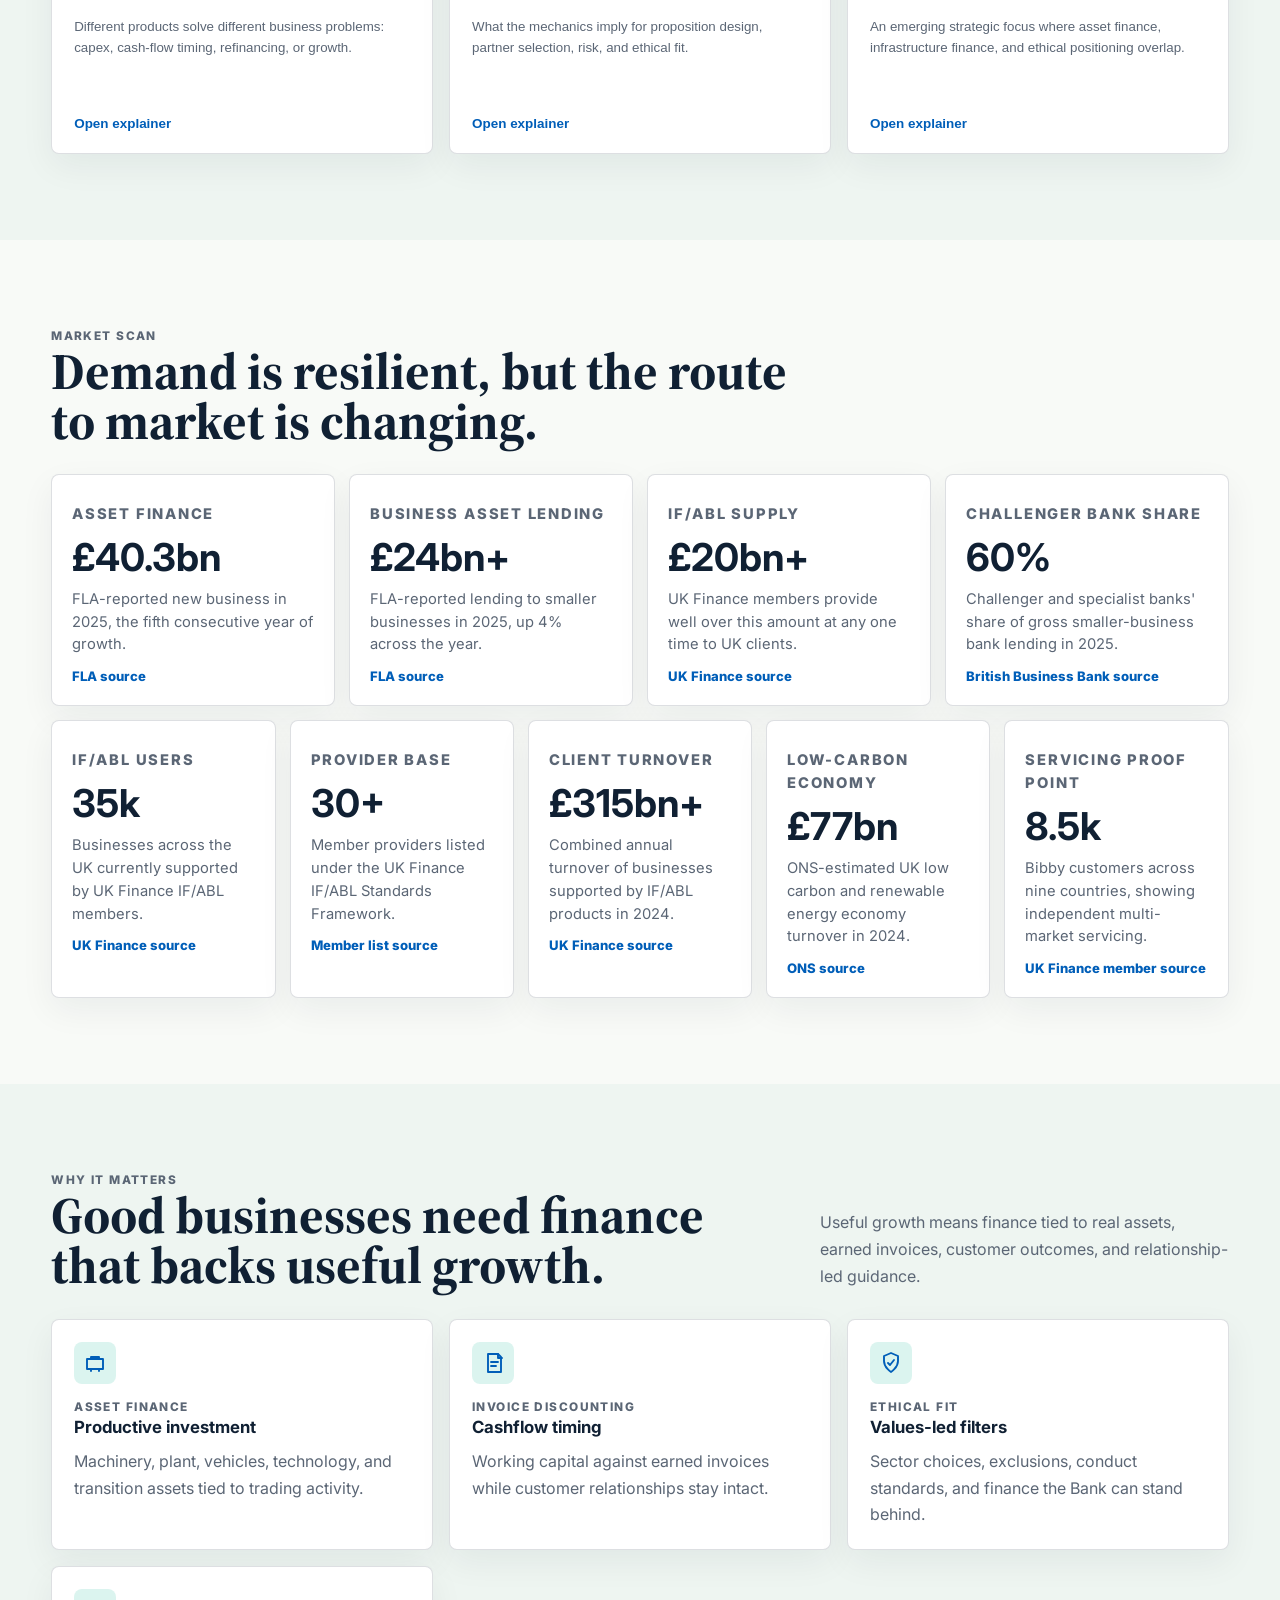
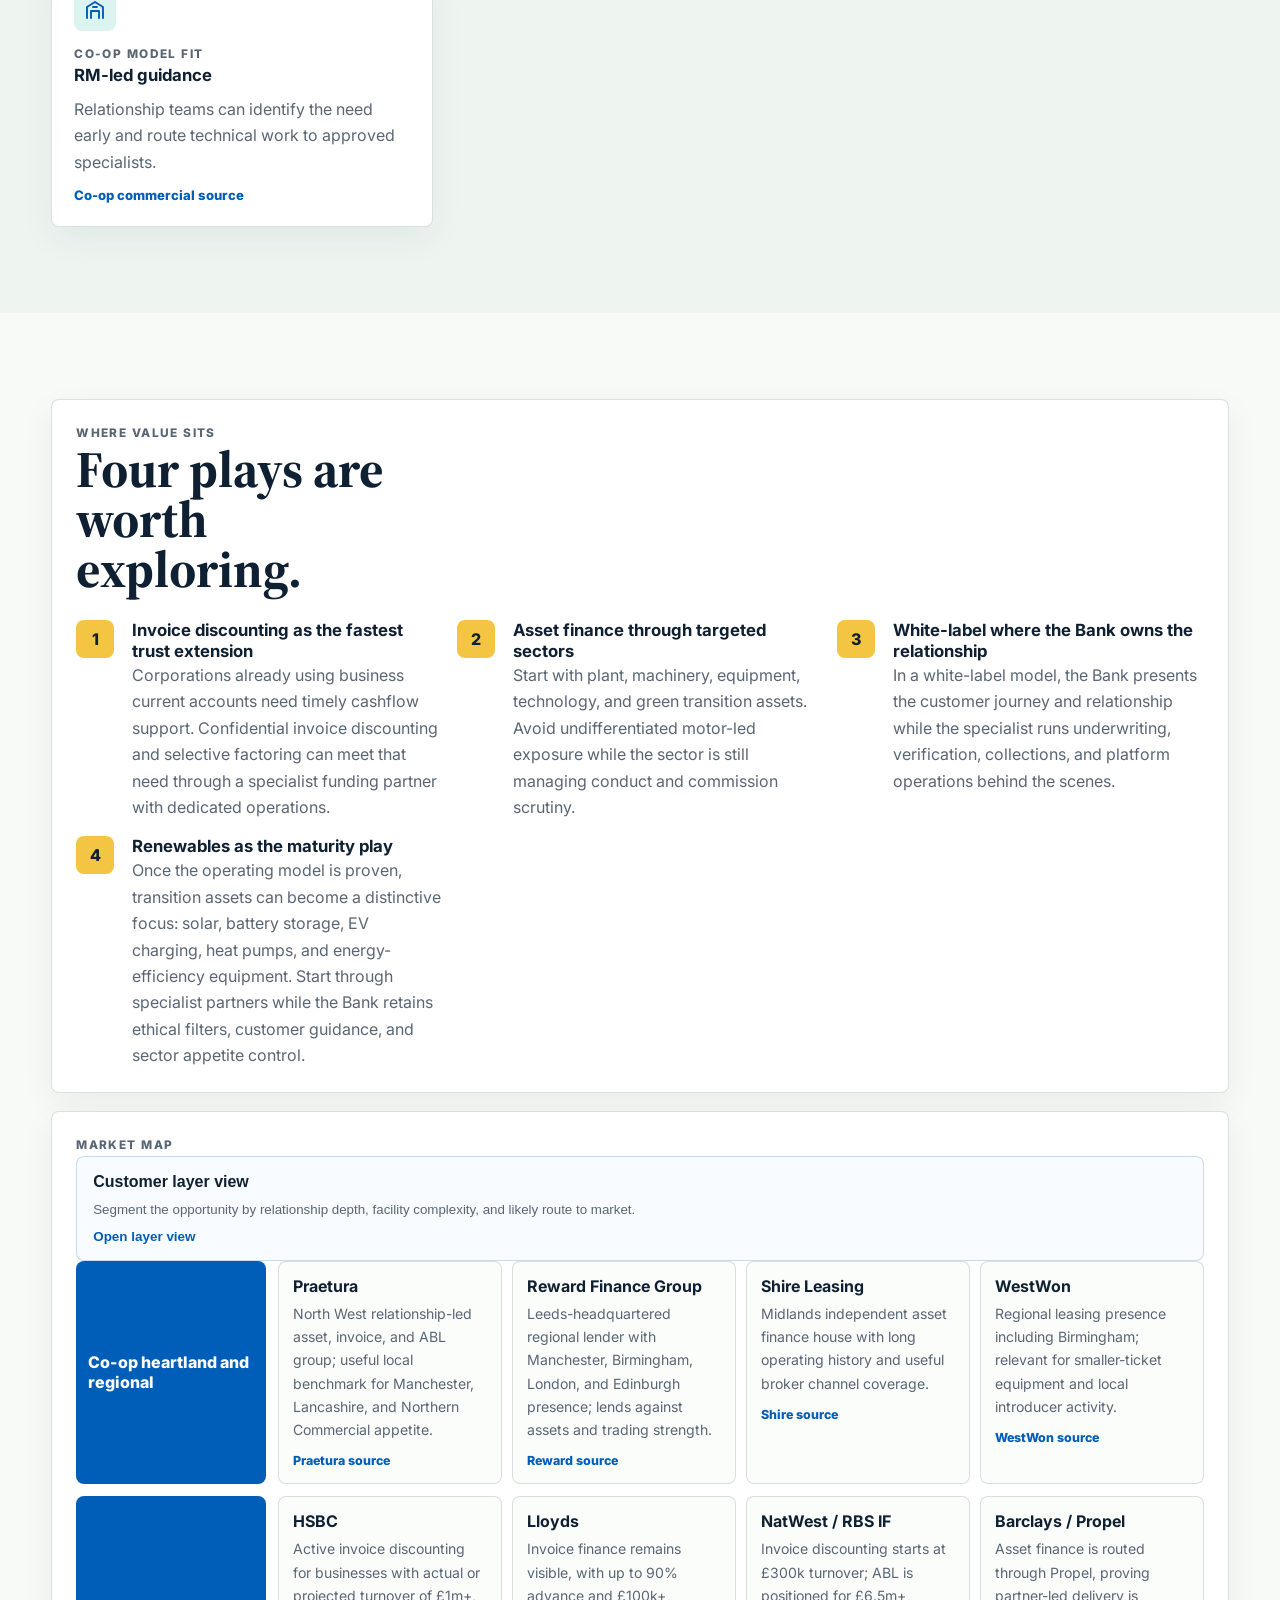
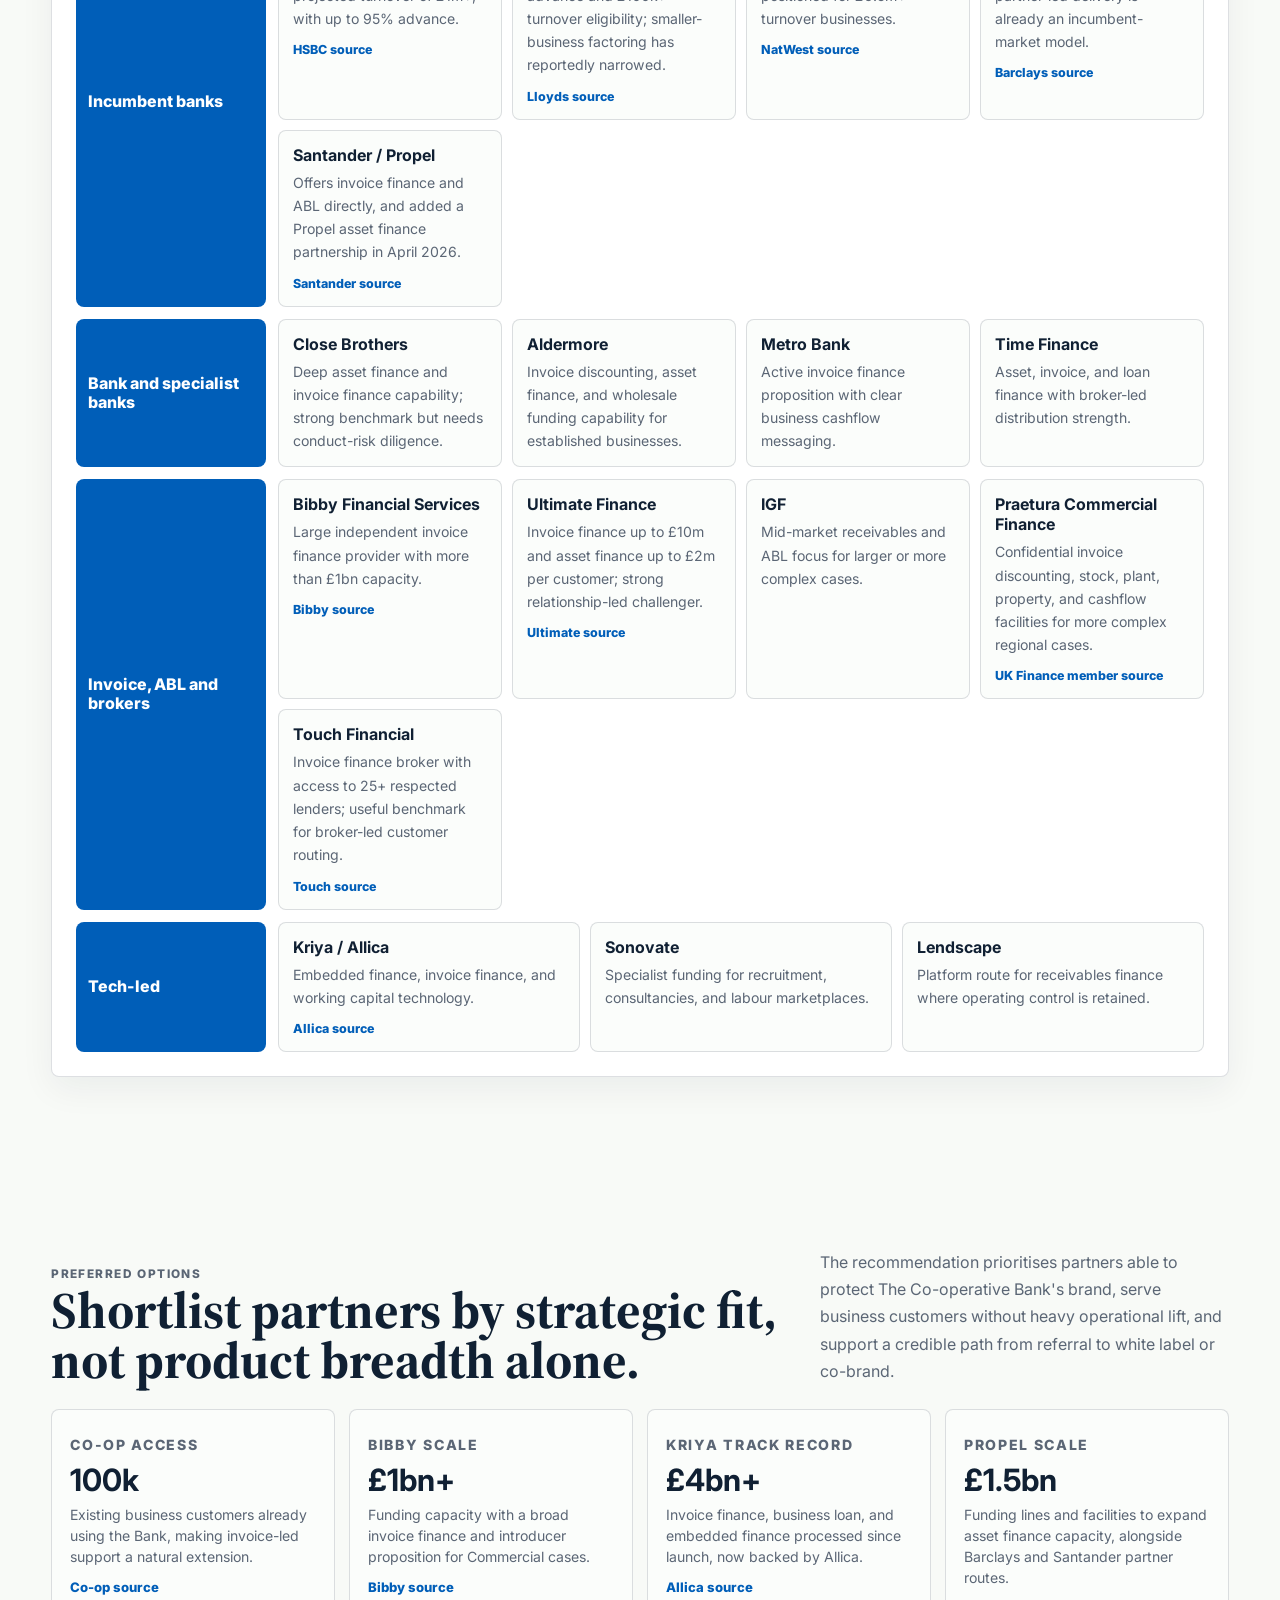
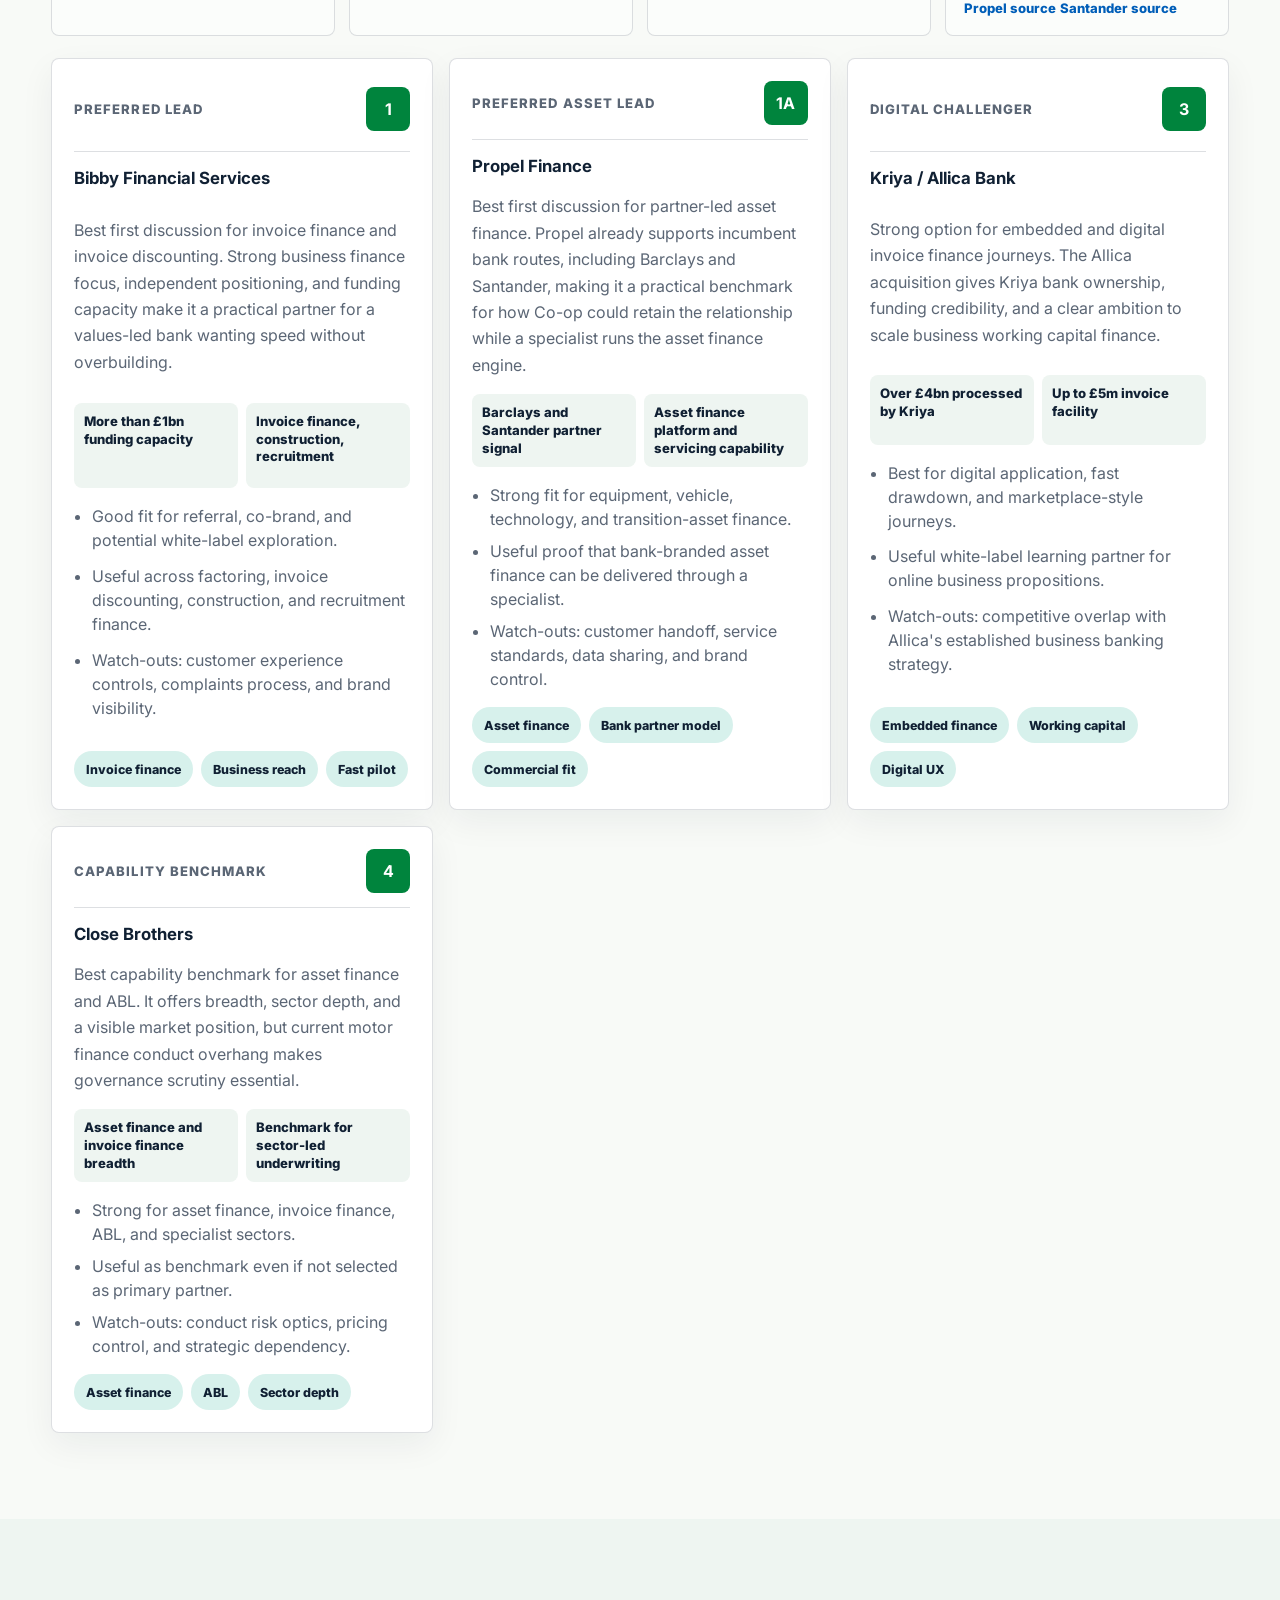
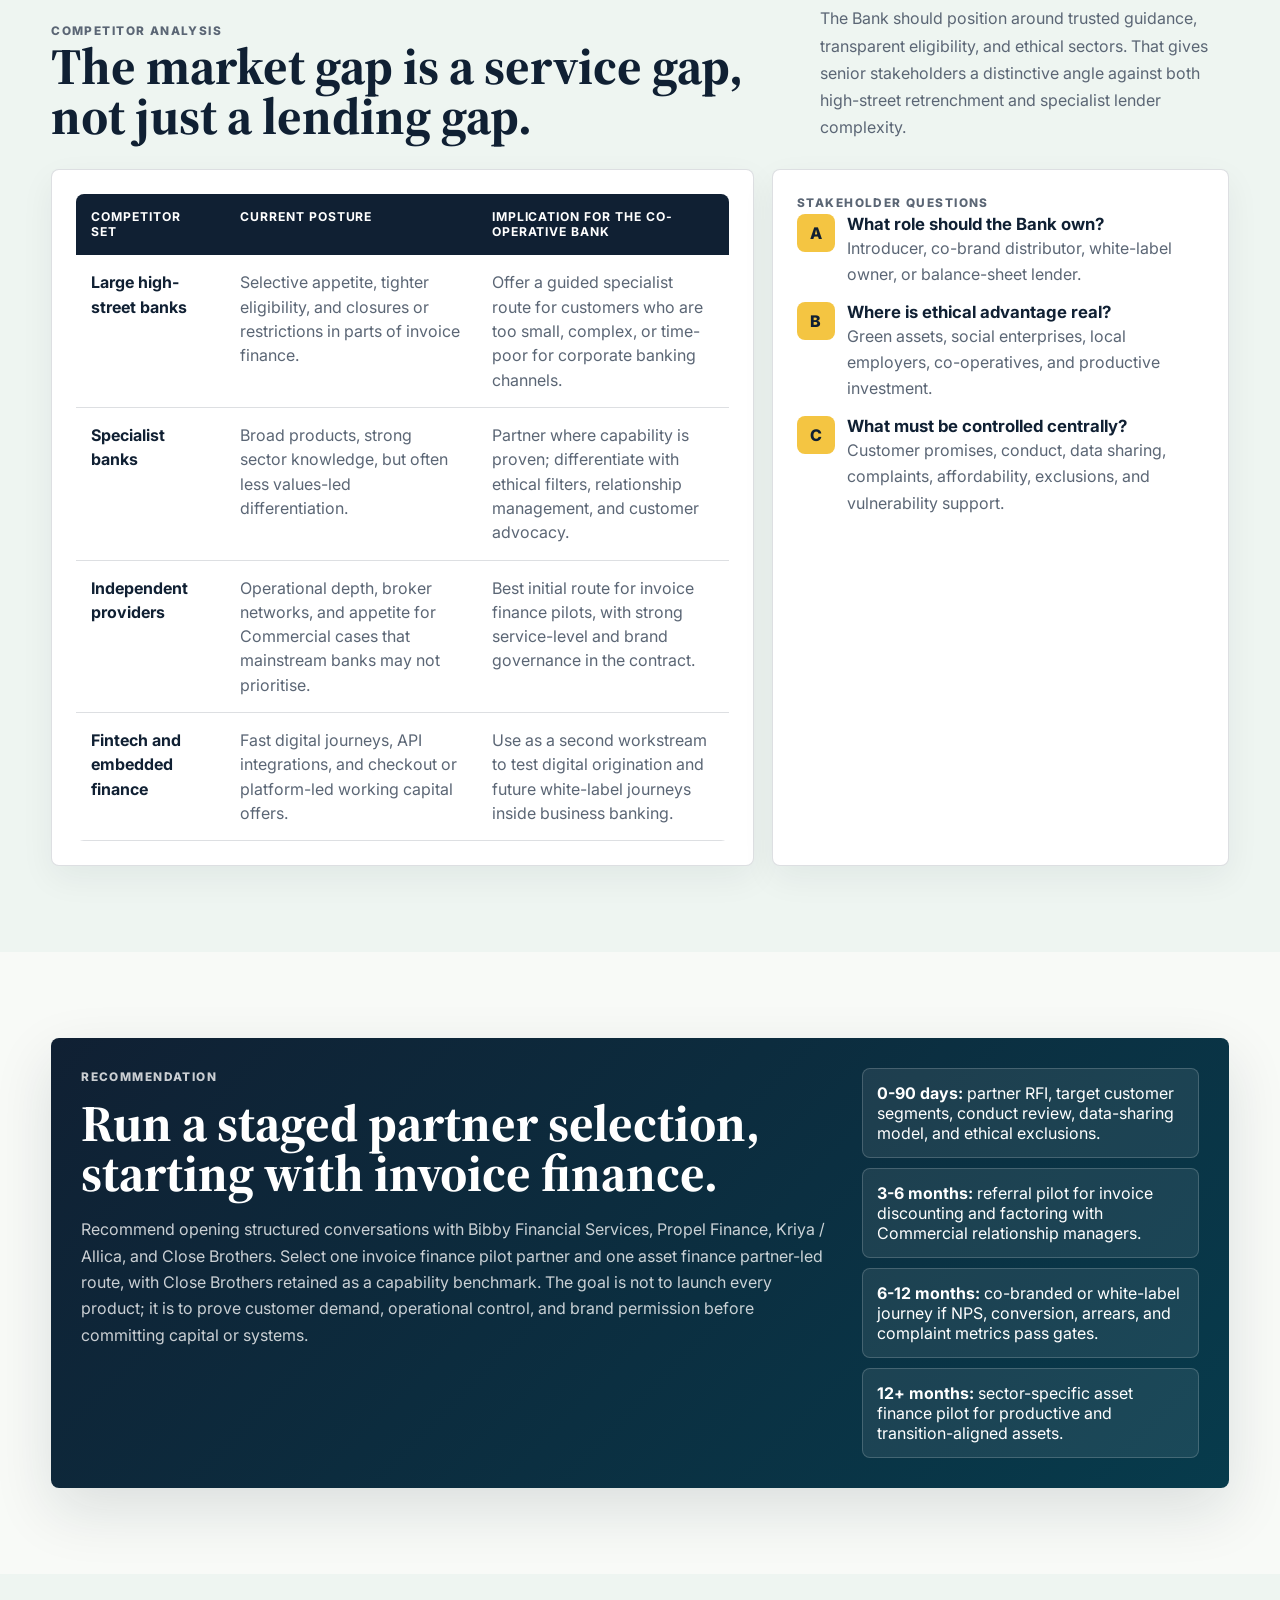
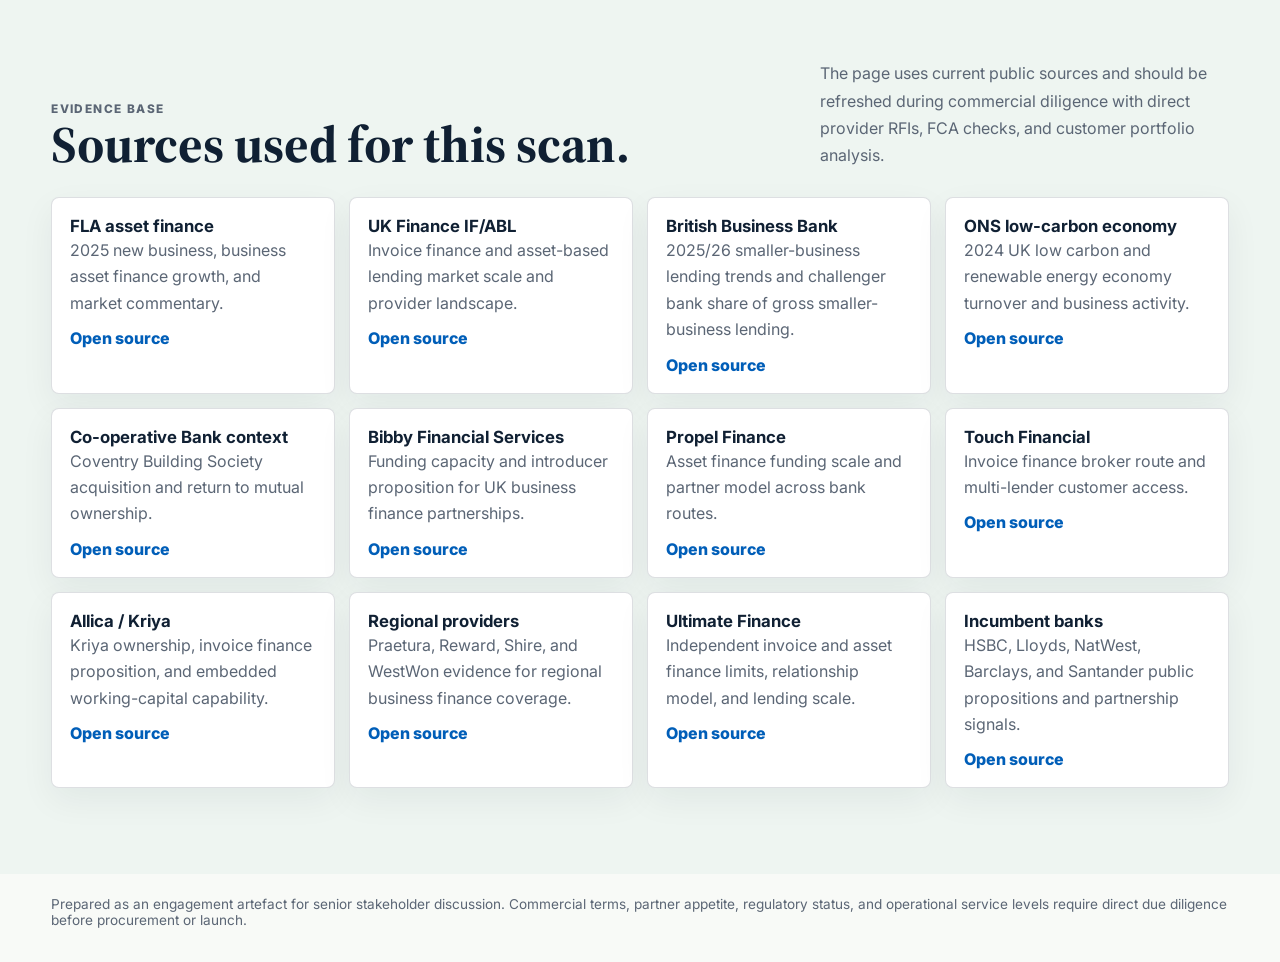
==== commit e4c4a514: "Add commercial customer strategy page" ====
--- a/index.html
+++ b/index.html
@@ -1261,6 +1261,7 @@
           </span>
         </a>
         <nav class="nav-links" aria-label="Page sections">
+          <a href="customer-strategy/">Customer Strategy</a>
           <a href="#mechanics">Mechanics</a>
           <a href="#market">Market</a>
           <a href="#strategy">Strategy</a>
@@ -1280,6 +1281,9 @@
               Co-operative Bank should re-enter, expand, or white-label asset finance and invoice
               discounting propositions for Commercial customers.
             </p>
+            <div class="hero-actions" aria-label="Related Commercial strategy pages">
+              <a class="button primary" href="customer-strategy/">Open Customer Strategy pack</a>
+            </div>
           </div>
           <figure class="hero-visual">
             <img
